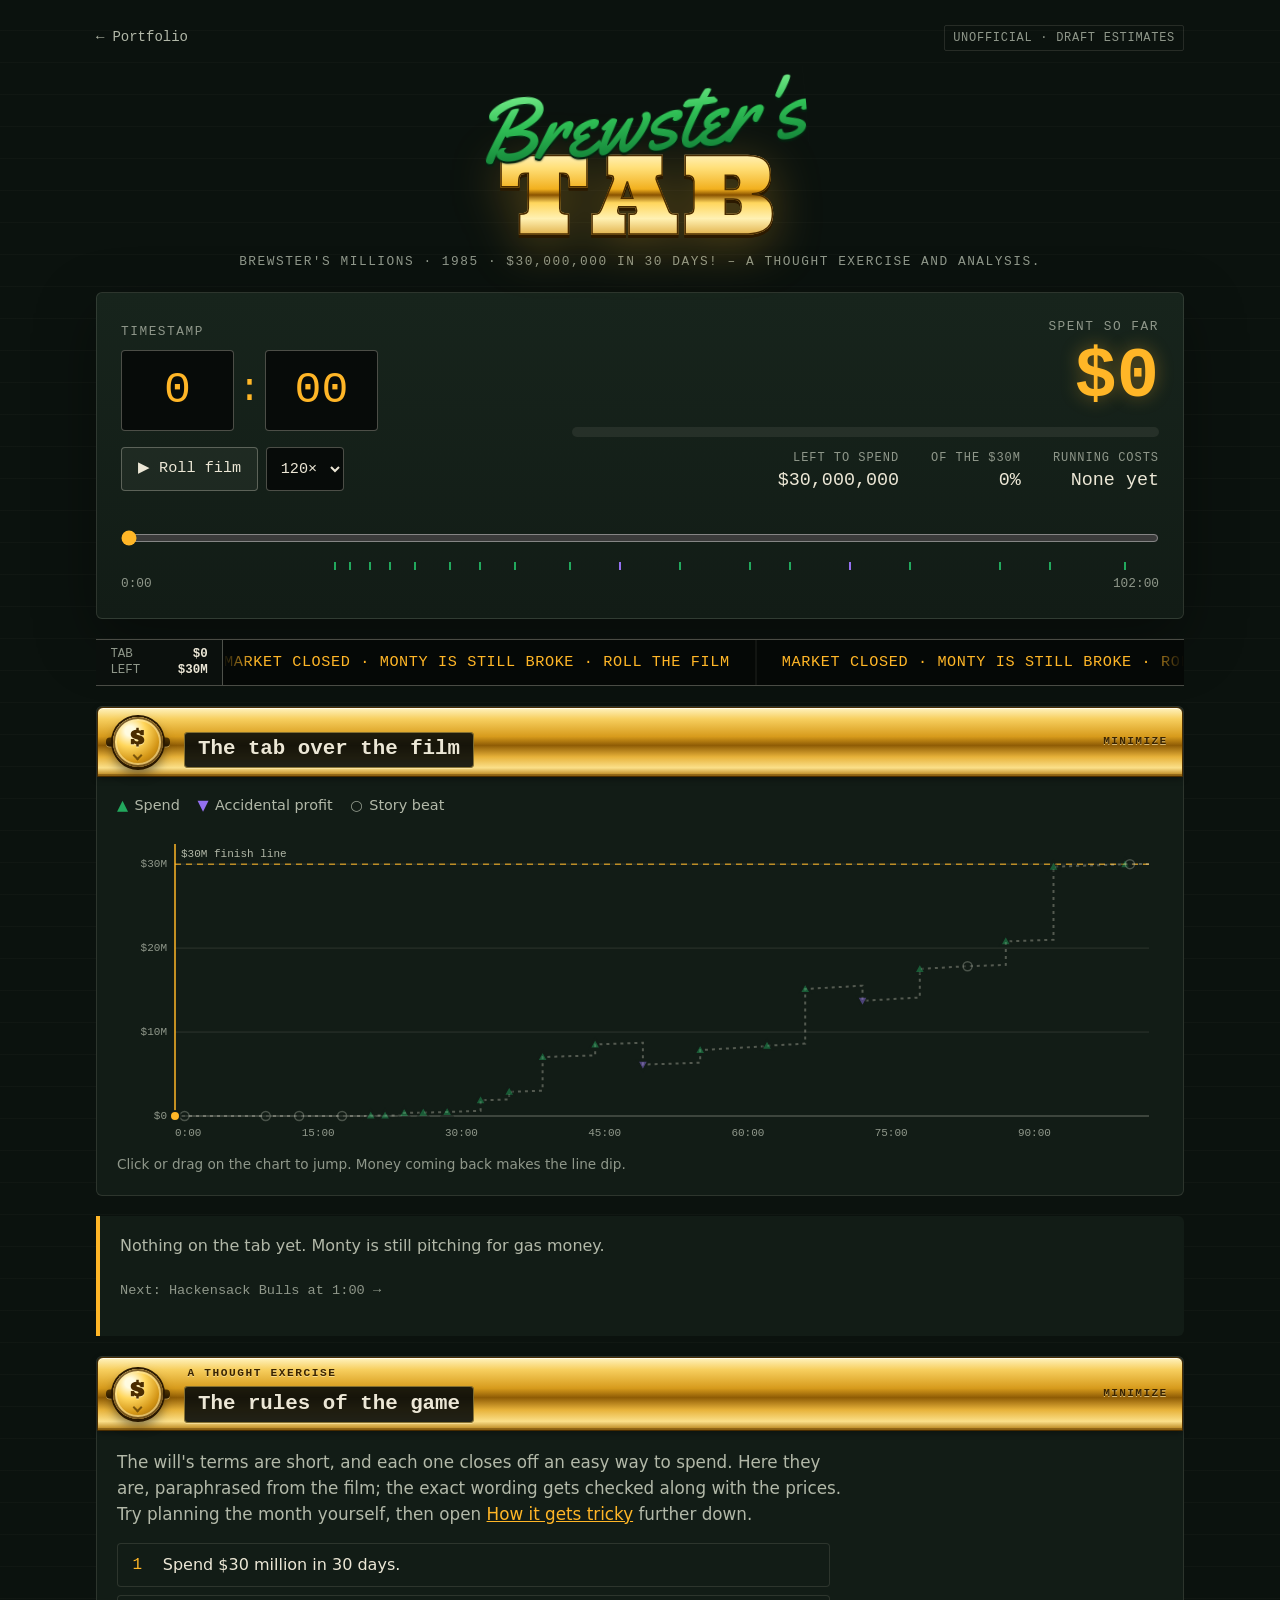
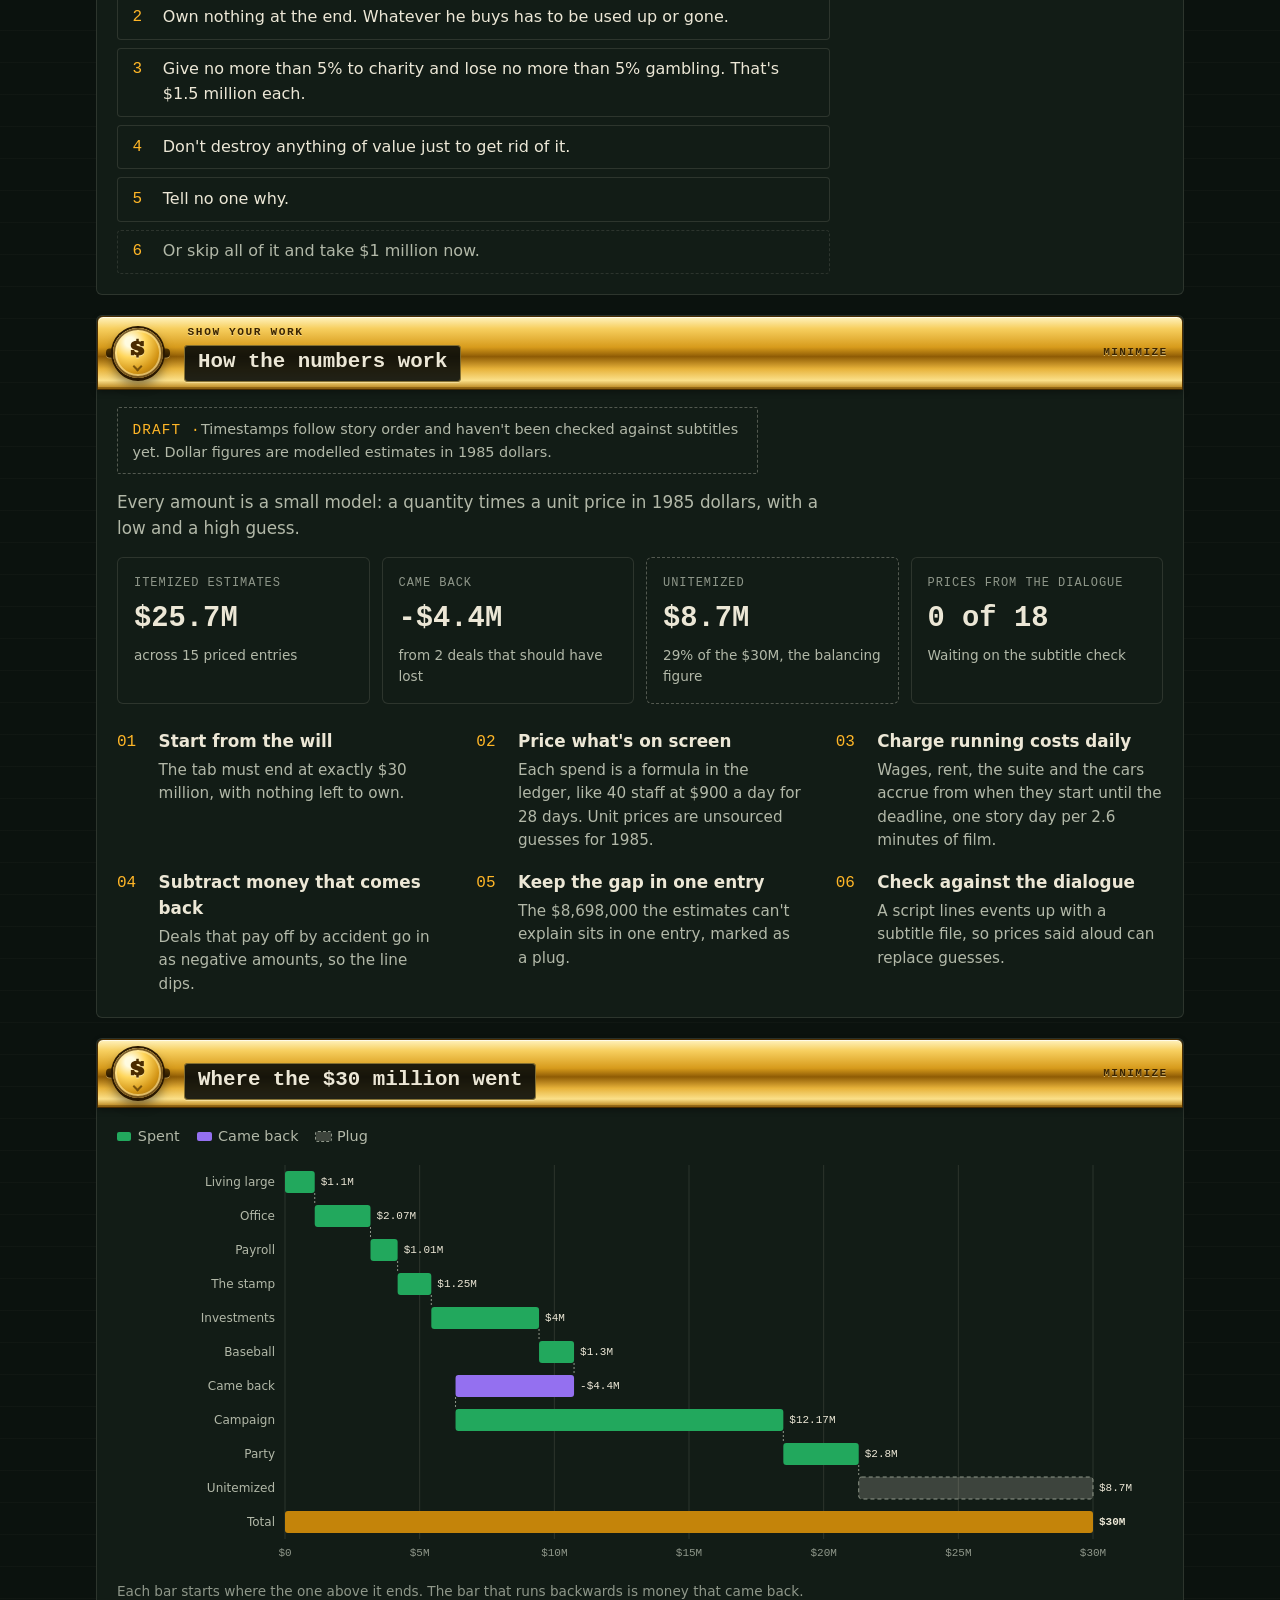
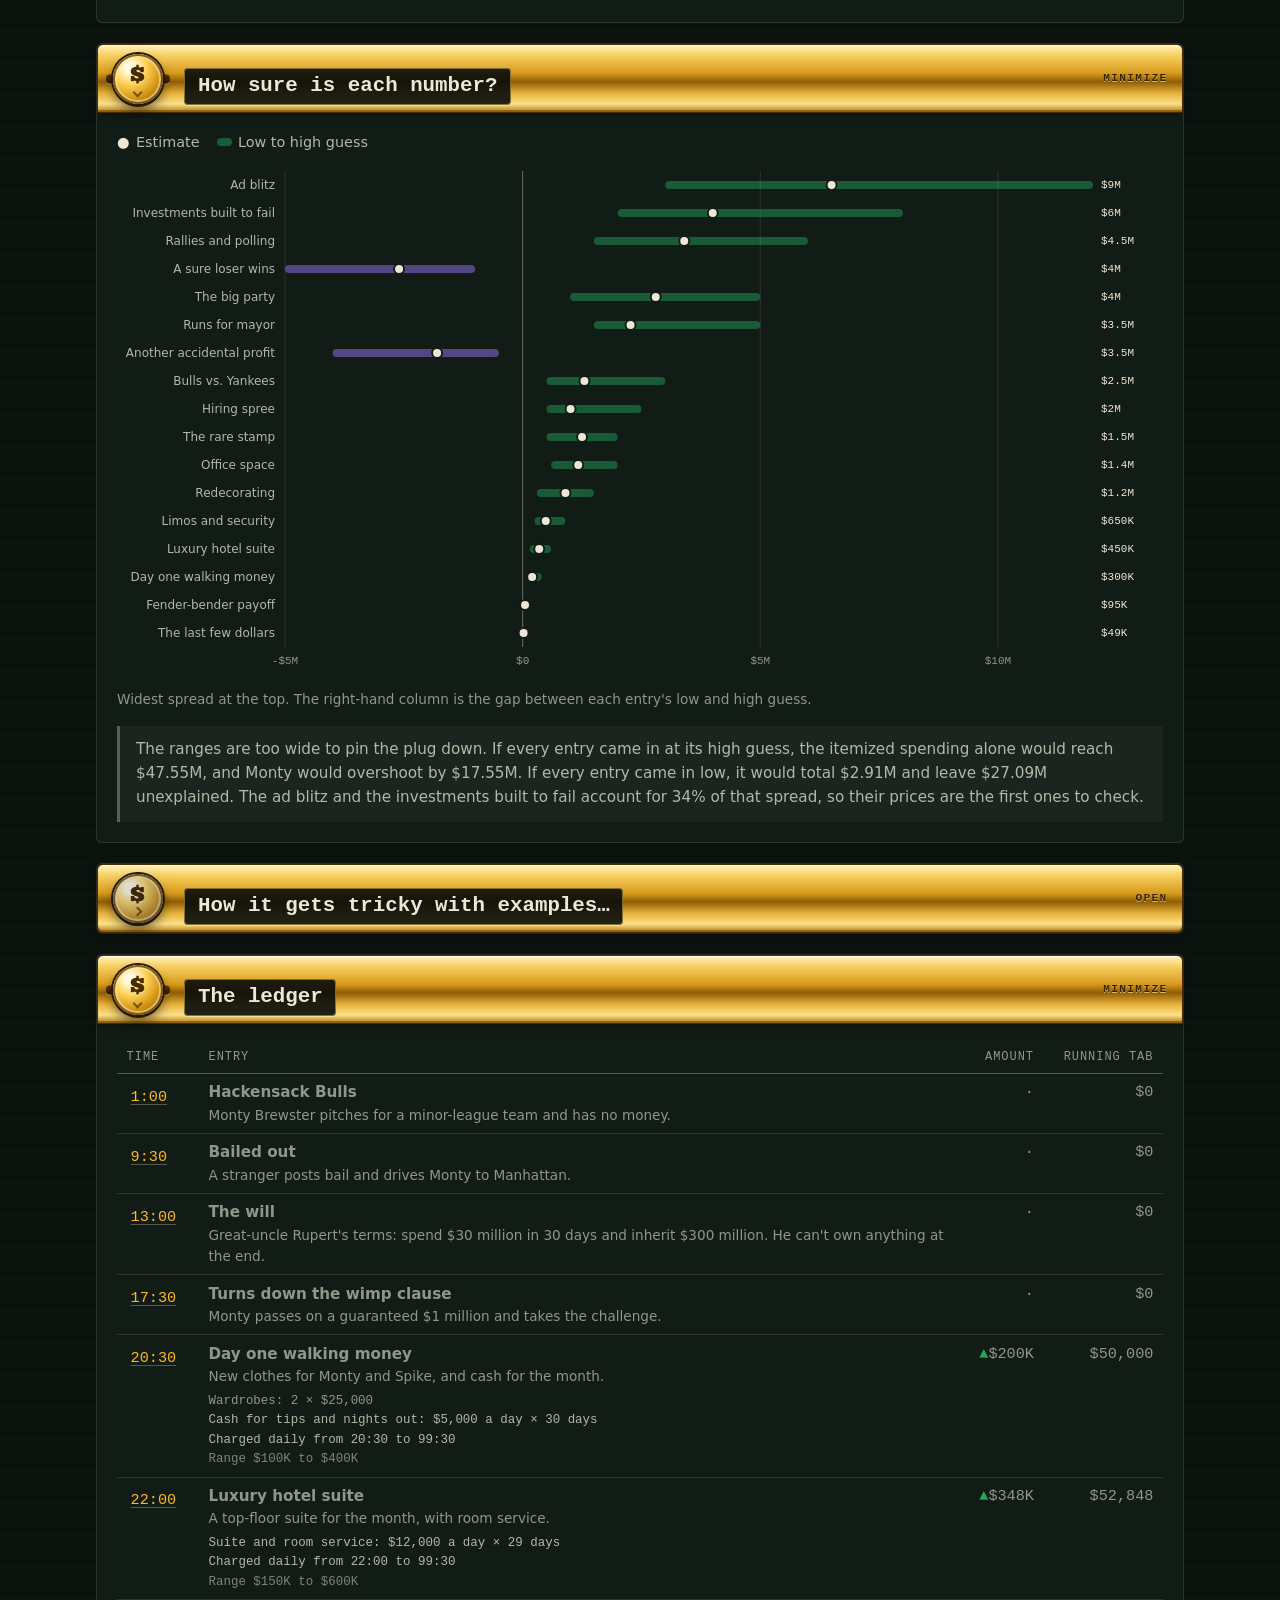
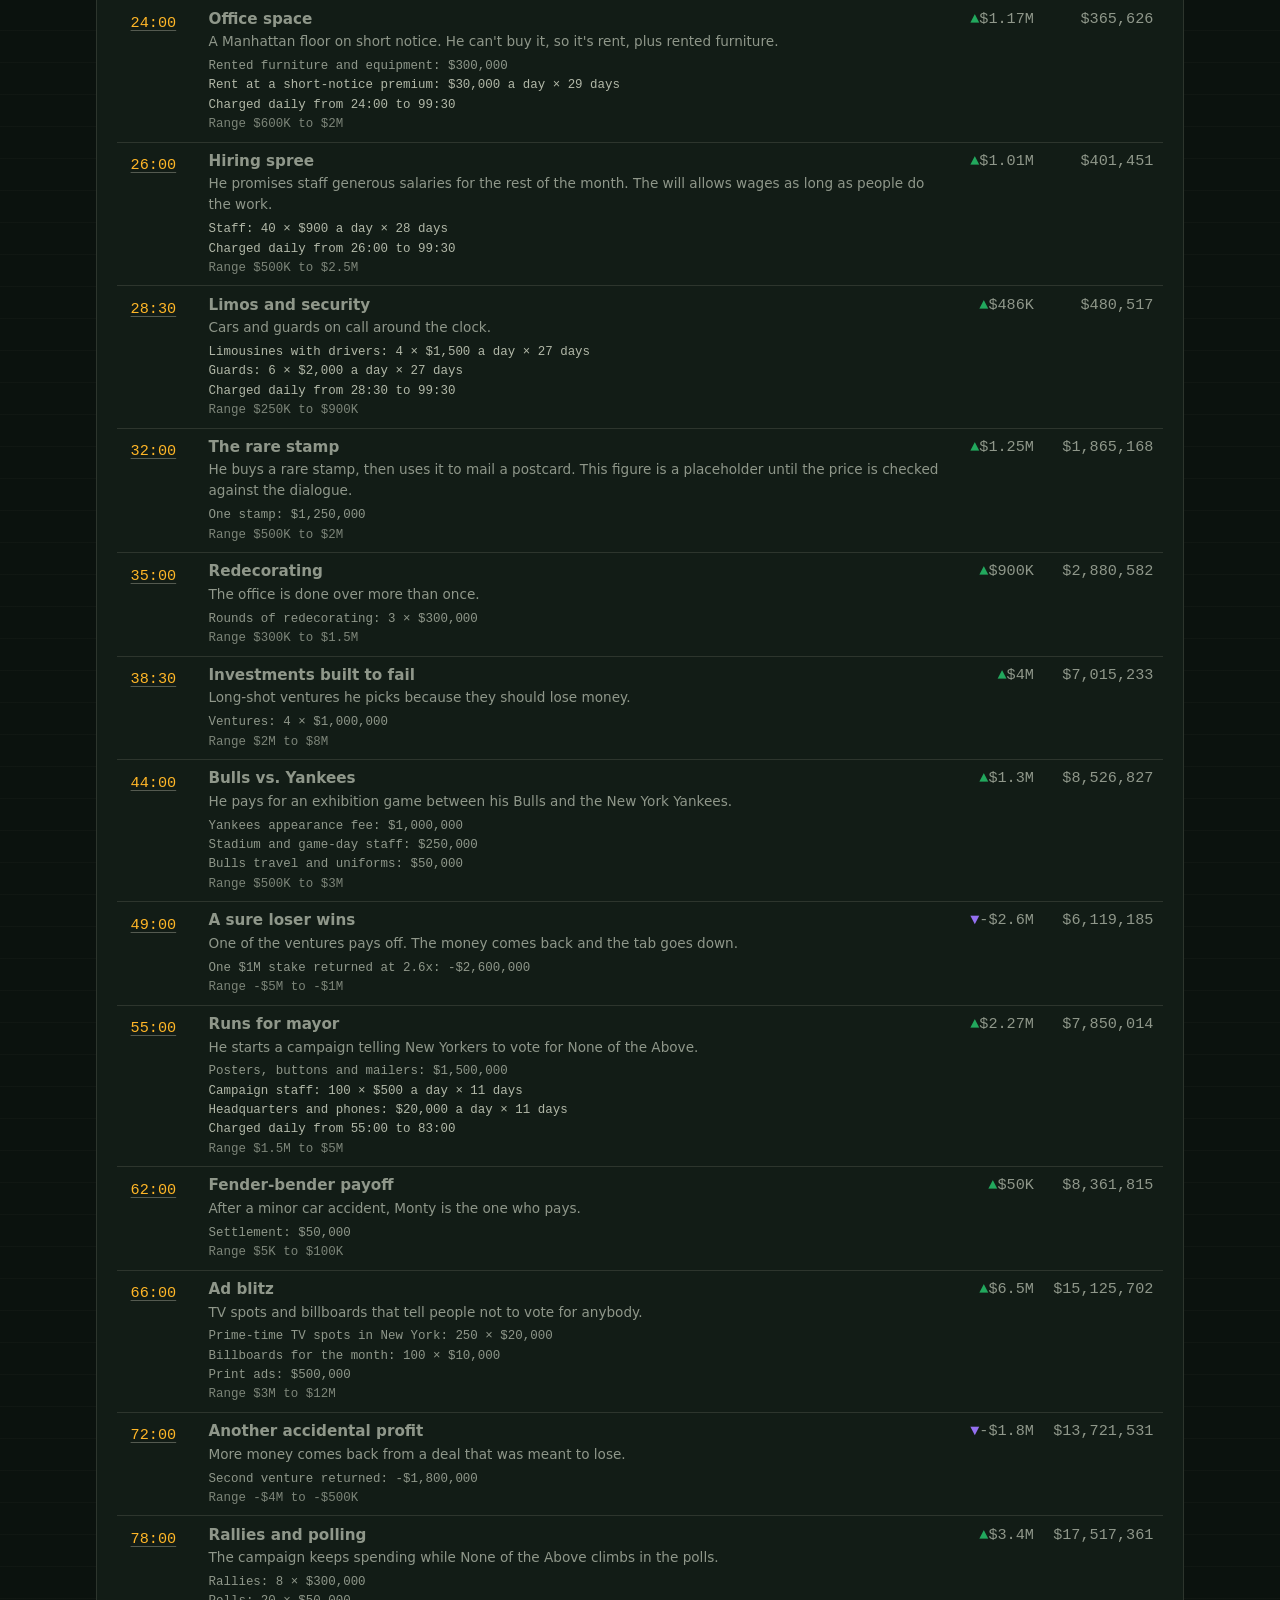
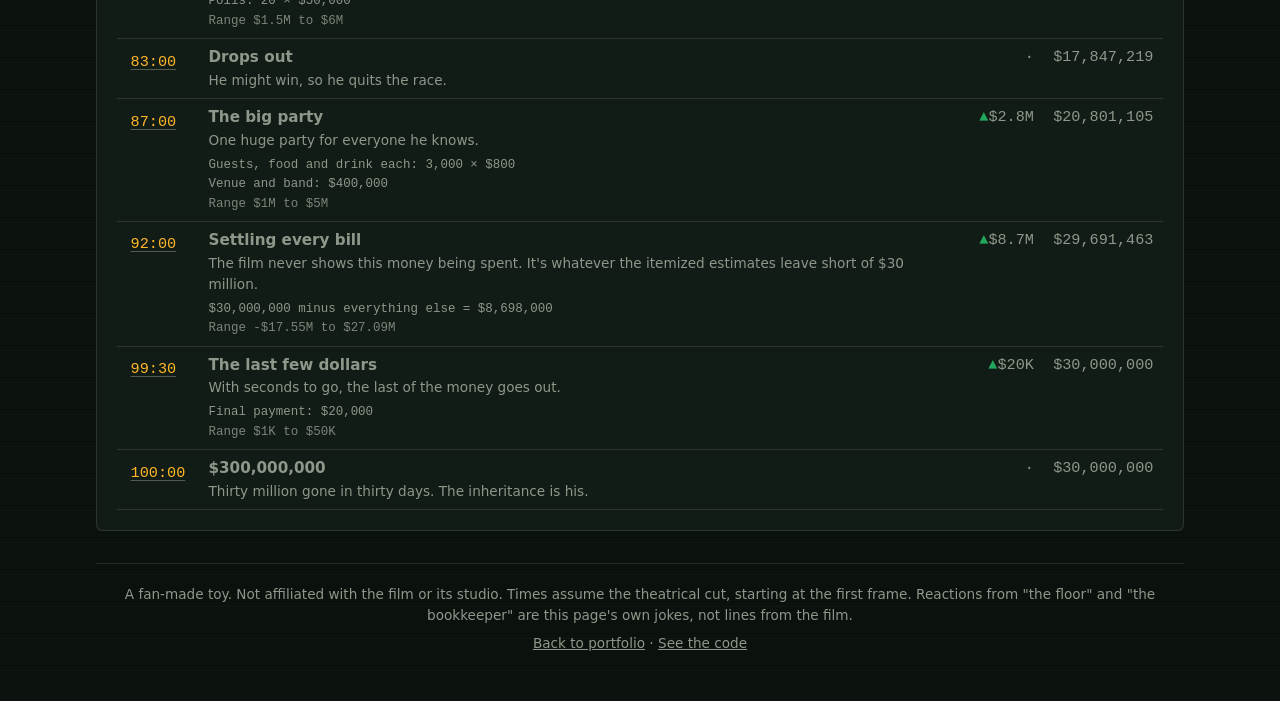
==== site/brewster/index.html @ 96153729 "Brewster's Tab: cufflink on the left, larger, with an open/closed arrow The gold "$" cufflink now si" ====
<!doctype html>
<html lang="en">
<head>
  <meta charset="utf-8">
  <meta name="viewport" content="width=device-width, initial-scale=1">
  <meta name="description" content="Pick a timestamp in Brewster's Millions (1985) and see how much of the $30 million Monty Brewster has spent so far.">
  <meta name="color-scheme" content="dark">
  <meta name="theme-color" content="#0b120e">
  <meta http-equiv="Content-Security-Policy" content="default-src 'none'; script-src 'self'; style-src 'self'; img-src 'self'; font-src 'self'; connect-src 'self'; base-uri 'none'; form-action 'none'">
  <meta property="og:type" content="website">
  <meta property="og:title" content="Brewster's Tab">
  <meta property="og:description" content="How much had Monty blown by minute 54? A running tab for Brewster's Millions.">
  <meta property="og:url" content="https://djaykurtz.github.io/brewster/">
  <link rel="canonical" href="https://djaykurtz.github.io/brewster/">
  <link rel="icon" href="./mark.svg" type="image/svg+xml">
  <link rel="stylesheet" href="./styles.css?v=20261116d">
  <title>Brewster's Tab</title>
  <script type="module" src="./js/app.js?v=20261116d"></script>
</head>
<body>
  <header class="topbar">
    <a class="back" href="/"><span aria-hidden="true">&larr;</span> Portfolio</a>
    <span class="tag">Unofficial &middot; draft estimates</span>
  </header>

  <main class="page">
    <section class="masthead" aria-labelledby="title">
      <h1 id="title" class="poster"><span class="script">Brewster's</span> <span class="chrome">Tab</span></h1>
      <p class="kicker">Brewster's Millions &middot; 1985 &middot; $30,000,000 in 30 days! &ndash; A thought exercise and analysis.</p>
    </section>

    <noscript><p class="draft">Brewster's Tab needs JavaScript to run the numbers.</p></noscript>

    <section class="console" aria-label="Pick a timestamp">
      <form id="timeForm" class="clock" autocomplete="off">
        <label class="clock-label" for="minutes">Timestamp</label>
        <div class="clock-fields">
          <input id="minutes" name="minutes" type="number" inputmode="numeric" min="0" max="102" value="0" aria-label="Minutes">
          <span class="colon" aria-hidden="true">:</span>
          <input id="seconds" name="seconds" type="number" inputmode="numeric" min="0" max="59" value="0" aria-label="Seconds">
        </div>
        <div class="clock-actions">
          <button id="play" type="button" class="btn" aria-pressed="false">&#9654; Roll film</button>
          <select id="speed" aria-label="Playback speed">
            <option value="30">30&times;</option>
            <option value="120" selected>120&times;</option>
            <option value="480">480&times;</option>
          </select>
        </div>
      </form>

      <div class="meter" aria-live="polite">
        <p class="meter-label">Spent so far</p>
        <p id="total" class="led">$0</p>
        <div class="bar" aria-hidden="true"><span id="barFill"></span></div>
        <dl class="stats">
          <div><dt>Left to spend</dt><dd id="remaining">$30,000,000</dd></div>
          <div><dt>Of the $30M</dt><dd id="percent">0%</dd></div>
          <div><dt>Running costs</dt><dd id="rate">None yet</dd></div>
        </dl>
      </div>

      <div class="scrub">
        <input id="slider" type="range" min="0" max="6120" step="1" value="0" aria-label="Film timeline">
        <div id="sliderMarks" class="scrub-marks" aria-hidden="true"></div>
        <div class="scrub-ends" aria-hidden="true"><span>0:00</span><span id="runtimeLabel">102:00</span></div>
      </div>
    </section>

    <div class="tape" aria-hidden="true">
      <div id="tapeStatus" class="tape-status"></div>
      <div id="tapeWindow" class="tape-window"><div id="tape" class="tape-track"></div></div>
    </div>
    <div id="toast" class="toast" role="status" aria-live="polite" hidden></div>


    <details class="fold" id="fold-chart" open>
      <summary class="fold-bar"><h2 id="chartTitle">The tab over the film</h2><span class="cufflink" aria-hidden="true"><span>$</span></span></summary>
      <div class="fold-body">
        <ul class="legend">
        <li><span class="key key-spend" aria-hidden="true">&#9650;</span>Spend</li>
        <li><span class="key key-windfall" aria-hidden="true">&#9660;</span>Accidental profit</li>
        <li><span class="key key-milestone" aria-hidden="true">&#9675;</span>Story beat</li>
        </ul>
        <div class="chart-wrap">
        <svg id="chart" role="img" aria-label="Running total spent across the film's runtime"></svg>
        <div id="tooltip" class="tooltip" hidden></div>
        </div>
        <p class="chart-note">Click or drag on the chart to jump. Money coming back makes the line dip.</p>
      </div>
    </details>

    <section id="latest" class="latest" aria-live="polite" aria-label="Latest ledger entry"></section>

    <details class="fold" id="rules" open>
      <summary class="fold-bar"><span class="fold-kicker">A thought exercise</span><h2 id="rulesTitle">The rules of the game</h2><span class="cufflink" aria-hidden="true"><span>$</span></span></summary>
      <div class="fold-body">
        <p class="method-lede">The will's terms are short, and each one closes off an easy way to spend. Here they are, paraphrased from the film; the exact wording gets checked along with the prices. Try planning the month yourself, then open <a href="#tricky">How it gets tricky</a> further down.</p>
        <ol class="rule-list">
        <li>Spend $30 million in 30 days.</li>
        <li>Own nothing at the end. Whatever he buys has to be used up or gone.</li>
        <li>Give no more than 5% to charity and lose no more than 5% gambling. That's $1.5 million each.</li>
        <li>Don't destroy anything of value just to get rid of it.</li>
        <li>Tell no one why.</li>
        <li>Or skip all of it and take $1 million now.</li>
        </ol>
      </div>
    </details>

    <details class="fold" id="method" open>
      <summary class="fold-bar"><span class="fold-kicker">Show your work</span><h2 id="methodTitle">How the numbers work</h2><span class="cufflink" aria-hidden="true"><span>$</span></span></summary>
      <div class="fold-body">
        <p id="draftNote" class="draft" hidden></p>
        <p class="method-lede">Every amount is a small model: a quantity times a unit price in 1985 dollars, with a low and a high guess.</p>
        <dl class="tiles">
        <div class="tile"><dt>Itemized estimates</dt><dd data-stat="spent"></dd><p data-stat="spentNote"></p></div>
        <div class="tile"><dt>Came back</dt><dd data-stat="cameBack"></dd><p data-stat="cameBackNote"></p></div>
        <div class="tile tile-plug"><dt>Unitemized</dt><dd data-stat="plug"></dd><p data-stat="plugNote"></p></div>
        <div class="tile"><dt>Prices from the dialogue</dt><dd data-stat="stated"></dd><p>Waiting on the subtitle check</p></div>
        </dl>
        <ol class="steps">
        <li><h3>Start from the will</h3><p>The tab must end at exactly $30 million, with nothing left to own.</p></li>
        <li><h3>Price what's on screen</h3><p>Each spend is a formula in the ledger, like 40 staff at $900 a day for 28 days. Unit prices are unsourced guesses for 1985.</p></li>
        <li><h3>Charge running costs daily</h3><p>Wages, rent, the suite and the cars accrue from when they start until the deadline, one story day per 2.6 minutes of film.</p></li>
        <li><h3>Subtract money that comes back</h3><p>Deals that pay off by accident go in as negative amounts, so the line dips.</p></li>
        <li><h3>Keep the gap in one entry</h3><p>The <span data-stat="plugInline"></span> the estimates can't explain sits in one entry, marked as a plug.</p></li>
        <li><h3>Check against the dialogue</h3><p>A script lines events up with a subtitle file, so prices said aloud can replace guesses.</p></li>
        </ol>
      </div>
    </details>

    <details class="fold" id="fold-waterfall" open>
      <summary class="fold-bar"><h2 id="waterfallTitle">Where the $30 million went</h2><span class="cufflink" aria-hidden="true"><span>$</span></span></summary>
      <div class="fold-body">
        <ul class="legend">
        <li><span class="swatch swatch-spend" aria-hidden="true"></span>Spent</li>
        <li><span class="swatch swatch-windfall" aria-hidden="true"></span>Came back</li>
        <li><span class="swatch swatch-plug" aria-hidden="true"></span>Plug</li>
        </ul>
        <div class="chart-wrap"><svg id="waterfall" role="img" aria-label="Waterfall of spending by category, ending at $30 million"></svg><div class="tooltip" hidden></div></div>
        <p class="chart-note">Each bar starts where the one above it ends. The bar that runs backwards is money that came back.</p>
      </div>
    </details>

    <details class="fold" id="fold-ranges" open>
      <summary class="fold-bar"><h2 id="rangeTitle">How sure is each number?</h2><span class="cufflink" aria-hidden="true"><span>$</span></span></summary>
      <div class="fold-body">
        <ul class="legend">
        <li><span class="key key-dot" aria-hidden="true">&#9679;</span>Estimate</li>
        <li><span class="swatch swatch-range" aria-hidden="true"></span>Low to high guess</li>
        </ul>
        <div class="chart-wrap"><svg id="ranges" role="img" aria-label="Estimate and plausible range for each entry, widest range first"></svg><div class="tooltip" hidden></div></div>
        <p class="chart-note" id="rangeNote">Widest spread at the top.</p>
        <p class="callout" id="plugCallout"></p>
      </div>
    </details>

    <details class="fold" id="tricky">
      <summary class="fold-bar"><h2 id="trickyTitle">How it gets tricky with examples…</h2><span class="cufflink" aria-hidden="true"><span>$</span></span></summary>
      <div class="fold-body">
        <div class="gotchas">
        <article class="gotcha">
        <h4>Buying things backfires</h4>
        <p>Anything he buys is still his on day 30, and selling it brings money back. So the money has to go on things that disappear: rent, wages, services, meals and events.</p>
        <p class="in-tab">In the tab: almost every entry is a rental, a wage, a service or an event.</p>
        </article>
        <article class="gotcha">
        <h4>Paying ahead counts as owning</h4>
        <p>Pay a year's rent up front and he's holding eleven months of prepaid rent, which an accountant would list as an asset. Deposits and refundable tickets have the same problem.</p>
        <p class="in-tab">In the tab: running costs are charged by the day, not up front.</p>
        </article>
        <article class="gotcha">
        <h4>Losing on purpose is hard</h4>
        <p>Gambling losses stop counting at $1.5 million, and every win adds to the pile. Long-shot investments look like a way out, but spread enough of them and one comes in. If ten long shots each have a 1-in-10 chance of paying off, the chance that at least one does is about 65%.</p>
        <p class="in-tab">In the tab: two investments pay off and <span data-stat="cameBackAbs"></span> comes back.</p>
        </article>
        <article class="gotcha">
        <h4>Help makes it worse</h4>
        <p>He can't explain himself, so anyone trying to help him would try to save him money. A negotiated discount, a returned deposit or a smart tip on a stock all put cash back in his hands.</p>
        <p class="in-tab">In the tab: not modelled. Every favour would add to the plug.</p>
        </article>
        <article class="gotcha">
        <h4>The money earns money</h4>
        <p>Thirty million dollars in a bank account earns interest while it waits. At 8% a year, an assumption for 1985, that's about $6,600 a day and roughly $197,000 over the month, which also has to go.</p>
        <p class="in-tab">In the tab: not modelled. It would add to the plug too.</p>
        </article>
        <article class="gotcha">
        <h4>A million a day</h4>
        <p>Thirty million in thirty days is $1 million a day, $41,667 an hour, or $11.57 a second, through every night he sleeps. Few purchases move money that fast, so a handful of big items carry most of the load.</p>
        <p class="in-tab">In the tab: the campaign alone is <span data-stat="campaign"></span>.</p>
        </article>
        <article class="gotcha">
        <h4>Midnight means paid</h4>
        <p>A bill that hasn't been paid by the deadline is cash still sitting in his account. On the last day, every payment has to clear before the clock runs out.</p>
        <p class="in-tab">In the tab: the last <span data-stat="lastPayment"></span> goes out at <span data-stat="lastPaymentTime"></span>.</p>
        </article>
        <article class="gotcha">
        <h4>Walking away is a bet too</h4>
        <p>The wimp clause pays $1 million for certain. Going for $300 million is worse on paper only if his chance of pulling it off is below 1 in 300.</p>
        <p class="in-tab">In the tab: he goes for it at 17:30.</p>
        </article>
        </div>
      </div>
    </details>

    <details class="fold" id="fold-ledger" open>
      <summary class="fold-bar"><h2 id="ledgerTitle">The ledger</h2><span class="cufflink" aria-hidden="true"><span>$</span></span></summary>
      <div class="fold-body">
        <div class="table-wrap">
        <table class="ledger">
        <thead><tr><th scope="col">Time</th><th scope="col">Entry</th><th scope="col" class="num">Amount</th><th scope="col" class="num">Running tab</th></tr></thead>
        <tbody id="ledgerRows"></tbody>
        </table>
        </div>
      </div>
    </details>

    <footer class="foot">
      <p>A fan-made toy. Not affiliated with the film or its studio. Times assume the theatrical cut, starting at the first frame. Reactions from "the floor" and "the bookkeeper" are this page's own jokes, not lines from the film.</p>
      <p><a href="/">Back to portfolio</a> &middot; <a href="https://github.com/djaykurtz/djaykurtz.github.io/tree/main/site/brewster">See the code</a></p>
    </footer>
  </main>
</body>
</html>
---- site/brewster/styles.css ----
/* Self-hosted poster fonts (Apache 2.0, see fonts/README.txt). */
@font-face { font-family: "Yellowtail"; src: url("fonts/yellowtail.woff2") format("woff2"); font-display: swap; }
@font-face { font-family: "Ultra"; src: url("fonts/ultra.woff2") format("woff2"); font-display: swap; }

:root {
  color-scheme: dark;
  --bg: #0b120e;
  --panel: #121c16;
  --panel-2: #17241c;
  --ink: #ece7d6;
  --ink-soft: #b2b8a8;
  --ink-dim: #8f978a;
  --line: rgba(236, 231, 214, .12);
  --line-strong: rgba(236, 231, 214, .3);
  --led: #ffb627;
  --led-glow: rgba(255, 182, 39, .35);
  /* Chart marks: validated as a set against --panel (lightness band, CVD, contrast). */
  --spend: #22a85d;
  --windfall: #9470f0;
  --tab-line: #c4840a;
  --mono: ui-monospace, "Cascadia Mono", "SF Mono", Menlo, Consolas, monospace;
  --sans: ui-sans-serif, system-ui, "Segoe UI", Roboto, Helvetica, Arial, sans-serif;
  --serif: "Rockwell", "Roboto Slab", "Courier New", Georgia, serif;
  --script: "Yellowtail", "Brush Script MT", cursive;
  --slab: "Ultra", "Rockwell Extra Bold", "Rockwell", Georgia, serif;
  font-family: var(--sans);
  line-height: 1.55;
}

* { box-sizing: border-box; }
body {
  margin: 0;
  background:
    radial-gradient(900px 500px at 50% -10%, rgba(34, 168, 93, .16), transparent 70%),
    repeating-linear-gradient(0deg, transparent 0 31px, rgba(236, 231, 214, .025) 31px 32px),
    var(--bg);
  color: var(--ink);
}
h1, h2, p { margin: 0; }
a { color: inherit; }
button, input, select { font: inherit; color: inherit; }
:focus-visible { outline: 2px solid var(--led); outline-offset: 3px; border-radius: 2px; }

.topbar { display: flex; justify-content: space-between; align-items: center; gap: 1rem; max-width: 1120px; margin: 0 auto; padding: 1rem; font-family: var(--mono); font-size: .875rem; }
.back { display: inline-flex; align-items: center; gap: .5rem; min-height: 44px; color: var(--ink-soft); text-decoration: none; }
.back:hover { color: var(--ink); text-decoration: underline; text-underline-offset: .25em; }
.tag { padding: .2rem .5rem; border: 1px solid var(--line); border-radius: 2px; color: var(--ink-dim); text-transform: uppercase; letter-spacing: .06em; font-size: .75rem; }

.page { max-width: 1120px; margin: 0 auto; padding: 0 1rem 3rem; }

.masthead { text-align: center; padding: .25rem 0 1.25rem; }
.kicker { font-family: var(--mono); font-size: .8rem; letter-spacing: .12em; text-transform: uppercase; color: var(--ink-dim); }
h1 { margin: .4rem 0 .6rem; font-family: var(--serif); font-size: clamp(2.6rem, 8vw, 5rem); font-weight: 800; letter-spacing: -.02em; line-height: 1; }
/* Poster-style title: green brush script over a gold chrome slab. */
.poster { display: flex; flex-direction: column; align-items: center; margin: 0 0 .5rem; line-height: .9; letter-spacing: 0; }
.poster .script {
  position: relative; z-index: 1; margin-bottom: -.16em; transform: rotate(-5deg);
  font-family: var(--script); font-size: clamp(3.2rem, 10vw, 5.6rem); font-weight: 400;
  background: linear-gradient(180deg, #7cf08f 0%, #2fbf55 45%, #0f7a34 100%); -webkit-background-clip: text; background-clip: text; color: transparent;
  filter: drop-shadow(0 2px 0 #04210f) drop-shadow(0 0 1px #04210f);
}
.poster .chrome {
  font-family: var(--slab); font-size: clamp(3.6rem, 12vw, 6.8rem); font-weight: 400; text-transform: uppercase; letter-spacing: .04em;
  background: linear-gradient(180deg, #fffbe0 0%, #ffe07a 22%, #f2b01e 44%, #8a5300 50%, #ffd65c 58%, #fff1b3 74%, #d18f12 100%);
  -webkit-background-clip: text; background-clip: text; color: transparent;
  -webkit-text-stroke: 1.5px #4a2c00;
  filter: drop-shadow(0 3px 0 #2b1900) drop-shadow(0 10px 24px rgba(255, 182, 39, .28));
}
@media (forced-colors: active) { .poster .script, .poster .chrome { color: CanvasText; background: none; -webkit-text-stroke: 0; } }
.lede { max-width: 46ch; margin: 0 auto; color: var(--ink-soft); font-size: 1.1rem; text-wrap: balance; }

.draft { margin: 1rem 0 0; max-width: 70ch; padding: .6rem .9rem; border: 1px dashed var(--line-strong); border-radius: 2px; color: var(--ink-soft); font-size: .9rem; text-align: left; }
.draft::before { content: "DRAFT \00B7 "; font-family: var(--mono); color: var(--led); letter-spacing: .08em; }

/* ---------- the console ---------- */
.console {
  display: grid; grid-template-columns: minmax(0, 1fr) minmax(0, 1.4fr); gap: 1rem 2rem; align-items: center;
  padding: 1.5rem; border: 1px solid var(--line); border-radius: 6px; background: linear-gradient(180deg, var(--panel-2), var(--panel));
  box-shadow: 0 20px 60px rgba(0, 0, 0, .35); overflow: clip;
}
.clock-label, .meter-label { display: block; font-family: var(--mono); font-size: .8rem; letter-spacing: .12em; text-transform: uppercase; color: var(--ink-dim); }
.clock-fields { display: flex; align-items: center; gap: .25rem; margin: .5rem 0 1rem; }
.clock-fields input {
  width: 4.2ch; min-width: 0; padding: .3rem .4rem; border: 1px solid var(--line-strong); border-radius: 4px; background: #070b09;
  font-family: var(--mono); font-size: clamp(2rem, 5vw, 2.8rem); font-variant-numeric: tabular-nums; text-align: center; color: var(--led);
  -moz-appearance: textfield; appearance: textfield;
}
.clock-fields input::-webkit-outer-spin-button, .clock-fields input::-webkit-inner-spin-button { -webkit-appearance: none; margin: 0; }
.colon { font-family: var(--mono); font-size: 2.4rem; color: var(--led); }
.clock-actions { display: flex; flex-wrap: wrap; gap: .5rem; }
.btn, .clock-actions select {
  min-height: 44px; padding: .5rem 1rem; border: 1px solid var(--line-strong); border-radius: 4px; background: rgba(236, 231, 214, .05);
  font-family: var(--mono); font-size: .95rem; cursor: pointer;
}
.clock-actions select { padding-inline: .6rem; background: #070b09; }
.btn:hover { background: rgba(236, 231, 214, .1); }
.btn[aria-pressed="true"] { border-color: var(--led); color: var(--led); }

.meter { position: relative; text-align: right; }
.led {
  margin: .25rem 0 .75rem; font-family: var(--mono); font-size: clamp(2.1rem, 7.2vw, 4.4rem); font-weight: 700; line-height: 1.05;
  font-variant-numeric: tabular-nums; color: var(--led); text-shadow: 0 0 18px var(--led-glow); overflow-wrap: anywhere;
}
.bar { height: 10px; border-radius: 5px; background: rgba(236, 231, 214, .08); overflow: hidden; }
.bar span { display: block; height: 100%; background: linear-gradient(90deg, var(--spend), var(--led)); transform-origin: left; transform: scaleX(0); transition: transform 300ms ease-out; }
.stats { display: flex; justify-content: flex-end; flex-wrap: wrap; gap: .5rem 2rem; margin: .75rem 0 0; }
.stats div { text-align: right; }
.stats dt { font-family: var(--mono); font-size: .75rem; letter-spacing: .08em; text-transform: uppercase; color: var(--ink-dim); }
.stats dd { margin: 0; font-family: var(--mono); font-size: 1.15rem; font-variant-numeric: tabular-nums; }
.meter::after {
  content: "PAID IN FULL"; position: absolute; top: -.6rem; left: 0; padding: .2rem .6rem; border: 3px double var(--spend); border-radius: 4px;
  color: var(--spend); font-family: var(--mono); font-weight: 800; letter-spacing: .1em; transform: rotate(-8deg) scale(1.6); opacity: 0;
  transition: opacity 200ms, transform 300ms cubic-bezier(.2, 1.6, .4, 1); pointer-events: none;
}
.paid .meter::after { opacity: 1; transform: rotate(-8deg) scale(1); }

.scrub { grid-column: 1 / -1; position: relative; padding-top: .25rem; }
.scrub input[type="range"] { width: 100%; height: 44px; margin: 0; accent-color: var(--led); cursor: pointer; background: transparent; }
.scrub-marks { position: relative; height: 8px; margin: -6px 9px 0; }
.mark { position: absolute; top: 0; width: 2px; height: 8px; transform: translateX(-1px); background: var(--spend); }
.mark-windfall { background: var(--windfall); }
.scrub-ends { display: flex; justify-content: space-between; margin-top: .25rem; font-family: var(--mono); font-size: .8rem; color: var(--ink-dim); }

/* ---------- ticker tape ---------- */
.tape { display: flex; margin: 1.25rem 0; border-block: 1px solid var(--line-strong); background: #050806; }
/* Fixed width: a status that changes size would shove the scrolling strip sideways. */
.tape-status { flex: none; box-sizing: content-box; width: 13ch; display: grid; align-content: center; padding: .35rem .9rem; border-right: 1px solid var(--line-strong); background: #0b100d; font-family: var(--mono); font-size: .78rem; line-height: 1.35; font-variant-numeric: tabular-nums; white-space: nowrap; overflow: hidden; color: var(--ink); }
.tape-status b { display: flex; justify-content: space-between; gap: .6ch; font-weight: 700; }
.tape-status b span { color: var(--ink-dim); font-weight: 400; }
.tape-window { flex: 1; min-width: 0; overflow: hidden; mask-image: linear-gradient(90deg, transparent, #000 3%, #000 96%, transparent); }
.tape-track { display: flex; width: max-content; will-change: transform; }
.tape-run { display: flex; flex: none; }
.tape-item { display: inline-flex; align-items: baseline; gap: .6rem; padding: .7rem 1.6rem; font-family: var(--mono); font-size: .95rem; white-space: nowrap; color: var(--led); letter-spacing: .04em; }
.tape-item + .tape-item, .tape-run + .tape-run .tape-item:first-child { border-left: 1px solid var(--line); }
.tape-time { color: var(--ink-dim); }
.tape-spend .tape-amt { color: #3cd27f; }
.tape-windfall .tape-amt { color: #b39cff; }
.tape-milestone .tape-amt { color: var(--ink-dim); }
.tape-quip { color: var(--ink-soft); font-style: italic; letter-spacing: 0; }
.tape-quip .tape-who { font-style: normal; color: var(--ink-dim); text-transform: uppercase; letter-spacing: .06em; font-size: .8rem; }
@media (prefers-reduced-motion: reduce) {
  .tape-window { overflow-x: auto; mask-image: none; }
  .toast { transition: none; }
  .bar span, .meter::after { transition: none; }
}

/* ---------- reactions ---------- */
.toast {
  position: fixed; z-index: 10; left: 50%; bottom: 1.25rem; max-width: min(92vw, 34rem); padding: .75rem 1rem .8rem;
  border: 1px solid var(--line-strong); border-left: 4px solid var(--led); border-radius: 6px; background: #070b09; box-shadow: 0 12px 40px rgba(0, 0, 0, .5);
  transform: translate(-50%, 0); opacity: 1; transition: opacity 250ms ease, transform 250ms ease;
}
.toast.leaving { opacity: 0; transform: translate(-50%, 12px); }
.toast-who { display: block; font-family: var(--mono); font-size: .72rem; letter-spacing: .1em; text-transform: uppercase; color: var(--ink-dim); }
.toast-line { display: block; margin-top: .15rem; font-size: 1.05rem; }
.reactions { margin: .75rem 0 0; padding: 0; list-style: none; display: grid; gap: .35rem; }
.reactions li { font-size: .95rem; color: var(--ink); }
.reactions .who { margin-right: .5rem; font-family: var(--mono); font-size: .72rem; letter-spacing: .1em; text-transform: uppercase; color: var(--ink-dim); }
.film-quote { margin: .75rem 0 0; padding-left: .9rem; border-left: 2px solid var(--line-strong); font-family: var(--serif); font-size: 1.05rem; }
.film-quote cite { display: block; margin-top: .2rem; font-family: var(--mono); font-size: .75rem; font-style: normal; color: var(--ink-dim); }

/* ---------- latest entry ---------- */
.latest { margin-top: 1.25rem; min-height: 7.5rem; padding: 1.1rem 1.25rem; border-left: 4px solid var(--led); background: var(--panel); border-radius: 0 6px 6px 0; }
.latest-head { display: flex; flex-wrap: wrap; align-items: baseline; gap: .4rem 1rem; }
.latest-time { font-family: var(--mono); color: var(--led); }
.latest-title { font-family: var(--serif); font-size: 1.5rem; }
.latest-amt { margin-left: auto; font-family: var(--mono); font-size: 1.1rem; font-variant-numeric: tabular-nums; }
.latest-detail { margin-top: .35rem; color: var(--ink-soft); }
.latest-empty { color: var(--ink-soft); }
.latest-next { margin-top: .6rem; padding: .35rem 0; min-height: 44px; border: 0; background: none; color: var(--ink-dim); font-family: var(--mono); font-size: .85rem; cursor: pointer; text-align: left; }
.latest-next:hover { color: var(--ink); text-decoration: underline; }
.amt-spend::before { content: "\25B2 "; color: var(--spend); }
.amt-windfall::before { content: "\25BC "; color: var(--windfall); }
.amt-milestone { color: var(--ink-dim); }

/* ---------- panels ---------- */
.panel { margin-top: 1.25rem; padding: 1.25rem; border: 1px solid var(--line); border-radius: 6px; background: var(--panel); }
.panel-head { display: flex; flex-wrap: wrap; justify-content: space-between; align-items: baseline; gap: .5rem 1.5rem; margin-bottom: .9rem; }
.panel h2 { font-family: var(--serif); font-size: 1.35rem; }
.legend { display: flex; flex-wrap: wrap; gap: .3rem 1.1rem; margin: 0; padding: 0; list-style: none; font-size: .9rem; color: var(--ink-soft); }
.legend li { display: inline-flex; align-items: center; gap: .4rem; }
.key-spend { color: var(--spend); }
.key-windfall { color: var(--windfall); }
.key-milestone { color: var(--ink-dim); }

.chart-wrap { position: relative; }
#chart { display: block; width: 100%; height: auto; touch-action: none; user-select: none; }
.grid line { stroke: var(--line); stroke-width: 1; }
.grid text { fill: var(--ink-dim); font-family: var(--mono); font-size: 11px; }
.axis { stroke: var(--line-strong); }
.finish line { stroke: var(--led); stroke-width: 1.5; stroke-dasharray: 6 5; opacity: .7; }
.finish text { fill: var(--ink-soft); font-family: var(--mono); font-size: 11px; }
.line-future { fill: none; stroke: var(--line-strong); stroke-width: 2; stroke-dasharray: 3 4; }
.line-past { fill: none; stroke: var(--tab-line); stroke-width: 2; stroke-linejoin: round; }
.area-past { fill: rgba(196, 132, 10, .14); }
.mk { stroke: var(--panel); stroke-width: 2; opacity: .45; transition: opacity 200ms; }
.mk.lit { opacity: 1; }
.mk-spend { fill: var(--spend); }
.mk-windfall { fill: var(--windfall); }
.mk-milestone { fill: var(--panel); stroke: var(--ink-dim); stroke-width: 1.5; }
.cursor line { stroke: var(--led); stroke-width: 1.5; }
.cursor circle { fill: var(--led); stroke: var(--panel); stroke-width: 2; }
.hover-line { stroke: var(--ink-dim); stroke-width: 1; stroke-dasharray: 2 3; pointer-events: none; }
.overlay { fill: transparent; cursor: crosshair; }
.tooltip {
  position: absolute; top: 0; display: grid; gap: .1rem; padding: .45rem .65rem; border: 1px solid var(--line-strong); border-radius: 4px;
  background: #070b09; font-family: var(--mono); font-size: .8rem; pointer-events: none; white-space: nowrap;
}
.tooltip[hidden] { display: none; }
.tooltip strong { color: var(--led); }
.tip-last { color: var(--ink-soft); }
.chart-note { margin-top: .5rem; color: var(--ink-dim); font-size: .85rem; }

/* ---------- ledger table ---------- */
.table-wrap { overflow-x: auto; }
.ledger { width: 100%; border-collapse: collapse; font-size: .95rem; }
.ledger th { padding: .4rem .6rem; border-bottom: 1px solid var(--line-strong); color: var(--ink-dim); font-family: var(--mono); font-size: .75rem; font-weight: 400; letter-spacing: .08em; text-transform: uppercase; text-align: left; }
.ledger td { padding: .45rem .6rem; border-bottom: 1px solid var(--line); vertical-align: top; color: var(--ink-dim); transition: color 200ms, background 200ms; }
.ledger .short { display: none; }
.ledger .num { text-align: right; font-family: var(--mono); font-variant-numeric: tabular-nums; white-space: nowrap; }
.ledger tr.past td { color: var(--ink); }
.ledger tr.current td { background: rgba(255, 182, 39, .08); }
.ledger tr.current td:first-child { box-shadow: inset 3px 0 var(--led); }
.jump { min-height: 32px; padding: 0 .25rem; border: 0; background: none; font-family: var(--mono); color: var(--led); cursor: pointer; text-decoration: underline; text-underline-offset: .2em; text-decoration-color: var(--line-strong); }
.entry-label { display: block; font-weight: 600; }
.entry-detail { display: block; color: var(--ink-dim); font-size: .85rem; }
.ledger tr.past .entry-detail { color: var(--ink-soft); }

/* ---------- method ---------- */
.method { margin-top: 2.5rem; padding: 2rem 0 .5rem; border-top: 1px solid var(--line-strong); }
.method h2 { margin-top: .35rem; font-family: var(--serif); font-size: clamp(1.8rem, 4vw, 2.4rem); }
.method-lede { max-width: 68ch; margin-top: .75rem; color: var(--ink-soft); font-size: 1.05rem; }
.tiles { display: grid; grid-template-columns: repeat(4, minmax(0, 1fr)); gap: .75rem; margin: 1.5rem 0 0; }
.tile { padding: 1rem; border: 1px solid var(--line); border-radius: 6px; background: var(--panel); }
.tile dt { font-family: var(--mono); font-size: .75rem; letter-spacing: .08em; text-transform: uppercase; color: var(--ink-dim); }
.tile dd { margin: .3rem 0 .2rem; font-family: var(--mono); font-size: 1.8rem; font-weight: 700; font-variant-numeric: tabular-nums; }
.tile p { color: var(--ink-soft); font-size: .85rem; }
.tile-plug { border-style: dashed; border-color: var(--line-strong); }
.steps { counter-reset: step; display: grid; grid-template-columns: repeat(auto-fit, minmax(260px, 1fr)); gap: 1rem 2rem; margin: 2rem 0 0; padding: 0; list-style: none; }
.steps li { counter-increment: step; position: relative; padding-left: 2.6rem; }
.steps li::before { content: counter(step, decimal-leading-zero); position: absolute; left: 0; top: .1rem; font-family: var(--mono); color: var(--led); }
.steps h3 { margin: 0 0 .3rem; font-size: 1.05rem; }
.steps p { color: var(--ink-soft); font-size: .95rem; }
.callout { margin-top: 1rem; padding: .8rem 1rem; border-left: 3px solid var(--line-strong); background: rgba(236, 231, 214, .04); color: var(--ink-soft); font-size: .95rem; }

.swatch { display: inline-block; width: .9rem; height: .6rem; border-radius: 2px; }
.swatch-spend { background: var(--spend); }
.swatch-windfall { background: var(--windfall); }
.swatch-plug { background: rgba(236, 231, 214, .2); outline: 1px dashed var(--ink-dim); }
.swatch-range { background: rgba(34, 168, 93, .45); height: .45rem; border-radius: 4px; }
.key-dot { color: var(--ink); }

.row-label { fill: var(--ink-soft); font-size: 12px; }
.row-value { fill: var(--ink); font-family: var(--mono); font-size: 11px; }
.row-total { font-weight: 700; }
.hit { fill: transparent; }
.hit:hover { fill: rgba(236, 231, 214, .04); }
.wf-link { stroke: var(--ink-dim); stroke-dasharray: 2 2; }
.wf-spend { fill: var(--spend); }
.wf-windfall { fill: var(--windfall); }
.wf-plug { fill: rgba(236, 231, 214, .2); stroke: var(--ink-dim); stroke-dasharray: 4 3; }
.wf-total { fill: var(--tab-line); }
.zero { stroke: var(--line-strong); }
.rg-spend { fill: rgba(34, 168, 93, .45); }
.rg-windfall { fill: rgba(148, 112, 240, .5); }
.rg-dot { stroke: var(--panel); stroke-width: 2; }
.rg-dot-spend { fill: var(--ink); }
.rg-dot-windfall { fill: var(--ink); }
.panel .tooltip span { color: var(--ink-soft); }

.workings { margin: .3rem 0 0; padding: 0; list-style: none; font-family: var(--mono); font-size: .78rem; color: var(--ink-dim); }
.workings .daily { color: var(--ink-soft); }
.workings .range { color: var(--ink-dim); opacity: .85; }
.ledger tr.past .workings { color: var(--ink-soft); }

/* ---------- rules (thought exercise) ---------- */
.rule-list { counter-reset: rule; display: grid; gap: .5rem; max-width: 70ch; margin: 1.5rem 0 0; padding: 0; list-style: none; }
.rule-list li { counter-increment: rule; position: relative; padding: .55rem .8rem .55rem 2.8rem; border: 1px solid var(--line); border-radius: 4px; background: var(--panel); }
.rule-list li::before { content: counter(rule); position: absolute; left: .9rem; top: .55rem; font-family: var(--mono); color: var(--led); }
.rule-list li:last-child { border-style: dashed; color: var(--ink-soft); }
.gotcha-title { margin: 2.25rem 0 0; font-family: var(--serif); font-size: 1.35rem; }
.gotchas { display: grid; grid-template-columns: repeat(auto-fill, minmax(min(100%, 300px), 1fr)); gap: .9rem; margin-top: 1rem; }
.gotcha { display: flex; flex-direction: column; padding: 1rem 1.1rem; border: 1px solid var(--line); border-radius: 6px; background: var(--panel); }
.gotcha h4 { margin: 0 0 .4rem; font-size: 1.02rem; }
.gotcha p { margin: 0; color: var(--ink-soft); font-size: .93rem; }
.gotcha .in-tab { margin-top: auto; padding-top: .75rem; color: var(--ink-dim); font-family: var(--mono); font-size: .78rem; }
.gotcha .in-tab::before { content: "\2192  "; color: var(--led); }

/* ---------- collapsible sections ---------- */
/* Each section opens from a gold bar: the title sits on a dark plate so it stays readable, and a gold "$" cufflink does the toggling. */
.fold { margin-top: 1.25rem; border: 1px solid var(--line); border-radius: 6px; background: var(--panel); }
.fold-bar {
  display: grid; grid-template-columns: auto minmax(0, 1fr) auto; grid-template-areas: "link kicker hint" "link title hint";
  align-items: center; column-gap: .85rem; padding: .45rem .9rem .45rem .45rem;
  border: 1px solid #4a2c00; border-radius: 6px; cursor: pointer; list-style: none; user-select: none;
  background: linear-gradient(180deg, #fff3bf 0%, #f7cf5f 16%, #d79b1c 42%, #8f5c05 55%, #e7b23a 72%, #fbe08a 88%, #b17a10 100%);
  box-shadow: inset 0 1px 0 rgba(255, 255, 255, .65), inset 0 -2px 0 rgba(60, 35, 0, .35), 0 2px 6px rgba(0, 0, 0, .35);
}
.fold-bar::-webkit-details-marker { display: none; }
.fold-bar::marker { content: ""; }
.fold[open] > .fold-bar { border-radius: 6px 6px 0 0; }
.fold-bar:focus-visible { outline: 3px solid var(--ink); outline-offset: 2px; }
.fold-kicker {
  grid-area: kicker; margin-bottom: .2rem; padding-left: .2rem; font-family: var(--mono); font-size: .7rem; font-weight: 700; letter-spacing: .14em;
  text-transform: uppercase; color: #3a2400; text-shadow: 0 1px 0 rgba(255, 240, 190, .6);
}
.fold-bar h2 {
  grid-area: title; justify-self: start; max-width: 100%; margin: 0; padding: .35rem .85rem .4rem;
  border-radius: 4px; background: rgba(9, 13, 11, .9); box-shadow: inset 0 0 0 1px rgba(255, 214, 92, .45), 0 1px 0 rgba(255, 240, 190, .5);
  font-family: var(--serif); font-size: 1.3rem; line-height: 1.2; color: var(--ink);
}
.fold-bar::after {
  grid-area: hint; content: "Minimize"; font-family: var(--mono); font-size: .7rem; font-weight: 700; letter-spacing: .12em;
  text-transform: uppercase; color: #3a2400; text-shadow: 0 1px 0 rgba(255, 240, 190, .6);
}
.fold:not([open]) > .fold-bar::after { content: "Open"; }
.fold-body { padding: 1.1rem 1.25rem 1.25rem; }
.fold-body > .legend { margin-bottom: .6rem; }
.fold-body > .method-lede { margin-top: 0; }
.fold-body > .draft { margin: 0 0 .9rem; }
.fold .gotchas { margin-top: 0; }
.fold .rule-list { margin-top: 1rem; }
.fold .tiles { margin-top: 1rem; }
.fold .steps { margin-top: 1.5rem; }
.method-lede a { color: var(--led); }

/* The toggle: a gold cufflink. The bar behind the face swivels when the section closes. */
.cufflink { grid-area: link; position: relative; display: grid; place-items: center; width: 4.1rem; height: 3.3rem; }
.cufflink::before {
  content: ""; position: absolute; left: 50%; top: 50%; width: 4rem; height: .55rem; border-radius: .25rem;
  background: linear-gradient(180deg, #5a3a00, #2b1900); box-shadow: 0 1px 0 rgba(255, 240, 190, .5);
  transform: translate(-50%, -50%) rotate(0deg); transition: transform 320ms cubic-bezier(.3, 1.5, .5, 1);
}
.cufflink > span {
  position: relative; display: flex; flex-direction: column; align-items: center; justify-content: center; width: 3.1rem; height: 3.1rem; border-radius: 50%;
  background: radial-gradient(circle at 34% 28%, #fffbe0 0 10%, #ffd65c 32%, #d39516 62%, #7a4b00 100%);
  box-shadow: 0 0 0 2px #2b1900, inset 0 0 0 2px rgba(74, 44, 0, .7), inset 0 0 0 4px rgba(255, 236, 170, .55), 0 3px 0 #2b1900, 0 6px 12px rgba(0, 0, 0, .55);
  font-family: var(--slab); font-size: 1.55rem; line-height: 1; color: #4a2c00; text-shadow: 0 1px 0 rgba(255, 240, 190, .75);
  transition: transform 320ms cubic-bezier(.3, 1.5, .5, 1);
}
/* A small engraved arrow under the "$": down when open, right when closed. */
.cufflink > span::after {
  content: ""; width: .32rem; height: .32rem; margin-top: .12rem; border-right: 2px solid #5a3a00; border-bottom: 2px solid #5a3a00;
  opacity: .75; transform: rotate(45deg); transition: transform 240ms ease;
}
.fold:not([open]) > .fold-bar .cufflink > span::after { transform: rotate(-45deg); }
.fold-bar:hover .cufflink > span { transform: translateY(-1px) scale(1.05); }
.fold:not([open]) > .fold-bar .cufflink::before { transform: translate(-50%, -50%) rotate(90deg) scaleX(.8); }
.fold:not([open]) > .fold-bar .cufflink > span { filter: saturate(.75) brightness(.88); }
@media (prefers-reduced-motion: reduce) { .cufflink::before, .cufflink > span, .cufflink > span::after { transition: none; } }
@media (forced-colors: active) { .cufflink > span { border: 2px solid ButtonText; } }
@media (max-width: 720px) {
  .fold-bar::after { display: none; }
  .fold-bar { grid-template-columns: auto minmax(0, 1fr); padding-right: .55rem; }
  .fold-bar h2 { font-size: 1.1rem; }
  .fold-body { padding: 1rem .75rem; }
}

.foot { margin-top: 2rem; padding-top: 1.25rem; border-top: 1px solid var(--line); color: var(--ink-dim); font-size: .85rem; text-align: center; }
.foot p + p { margin-top: .4rem; }

@media (max-width: 720px) {
  .console { grid-template-columns: minmax(0, 1fr); padding: 1.1rem; }
  .meter { text-align: left; }
  .stats { justify-content: flex-start; }
  .stats div { text-align: left; }
  .meter::after { left: auto; right: 0; top: auto; bottom: .3rem; font-size: .7rem; }
  .latest-amt { margin-left: 0; }
  .entry-detail { display: none; }
  .tiles { grid-template-columns: repeat(2, minmax(0, 1fr)); }
  .tile dd { font-size: 1.4rem; }
  .workings { font-size: .72rem; }
  .panel { padding: 1rem .75rem; }
  .ledger { font-size: .85rem; }
  .ledger th, .ledger td { padding: .4rem .3rem; }
  .ledger .full { display: none; }
  .ledger .short { display: inline; }
}
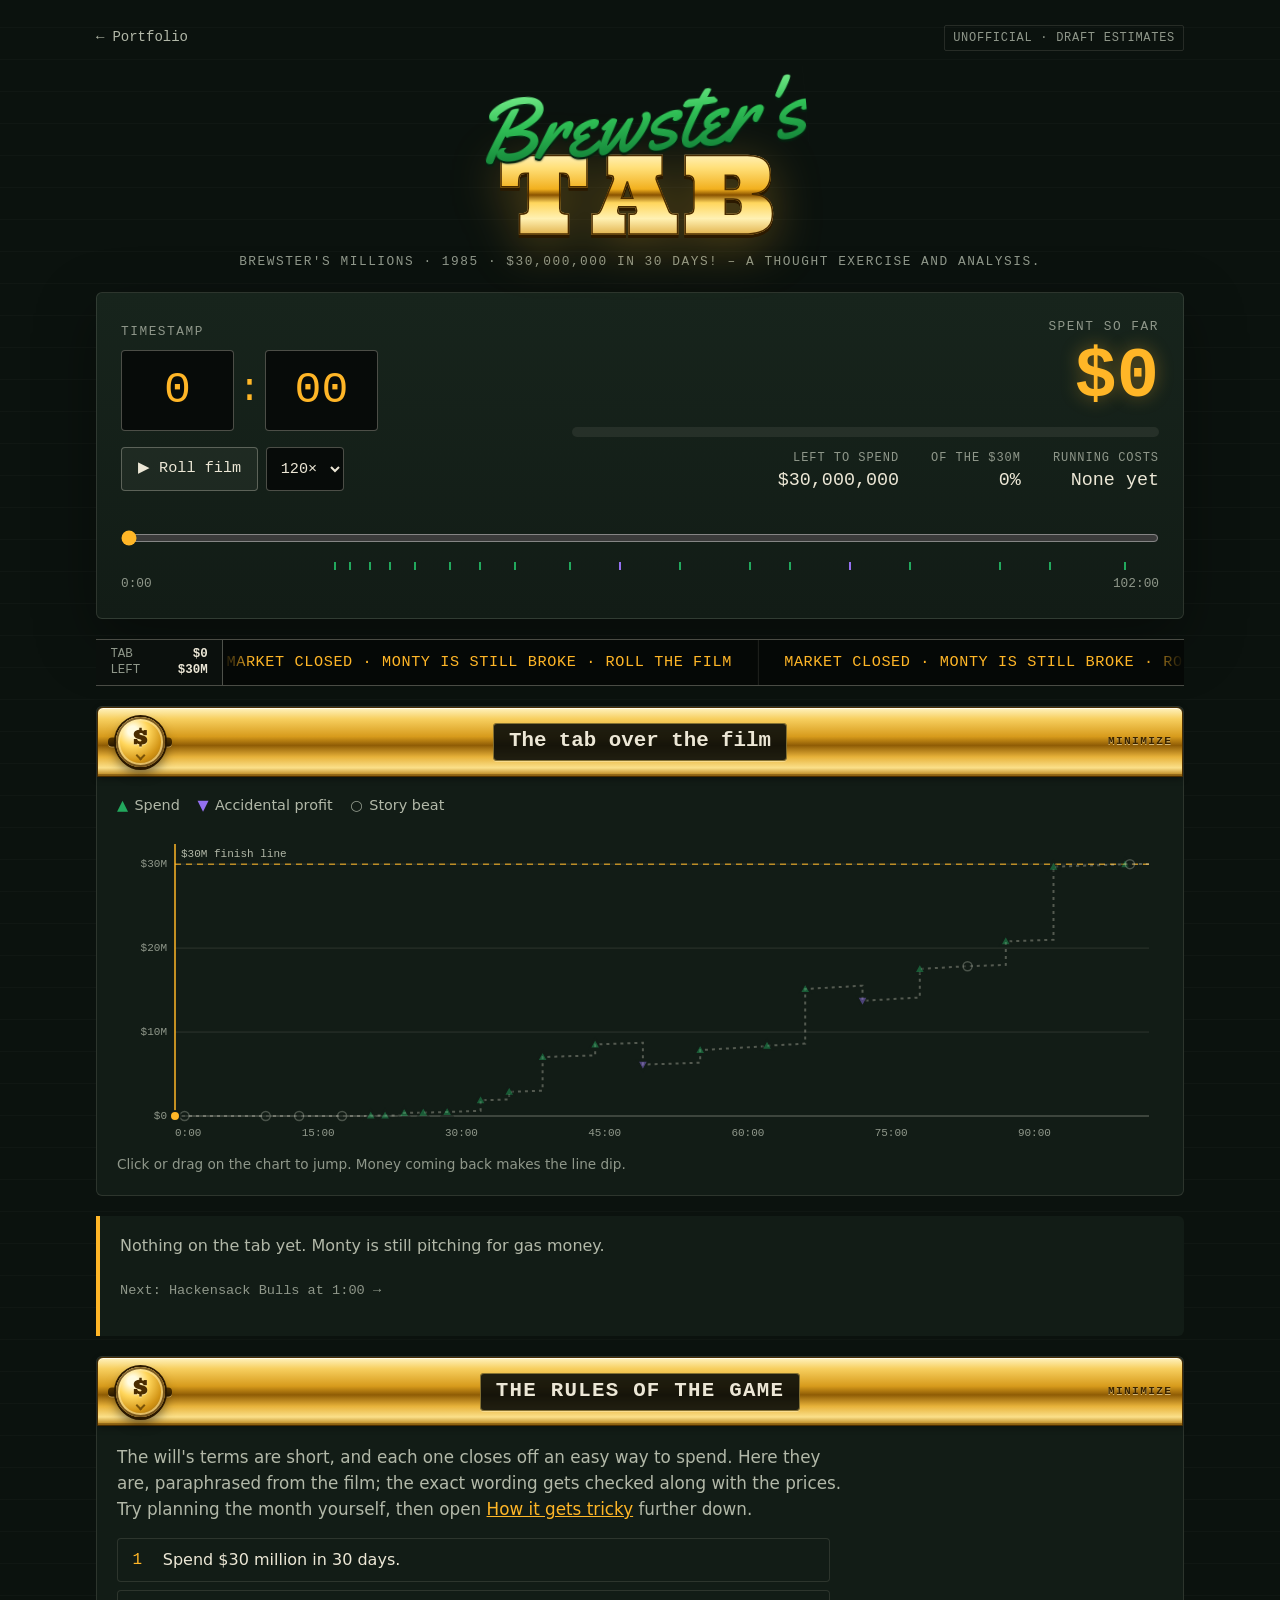
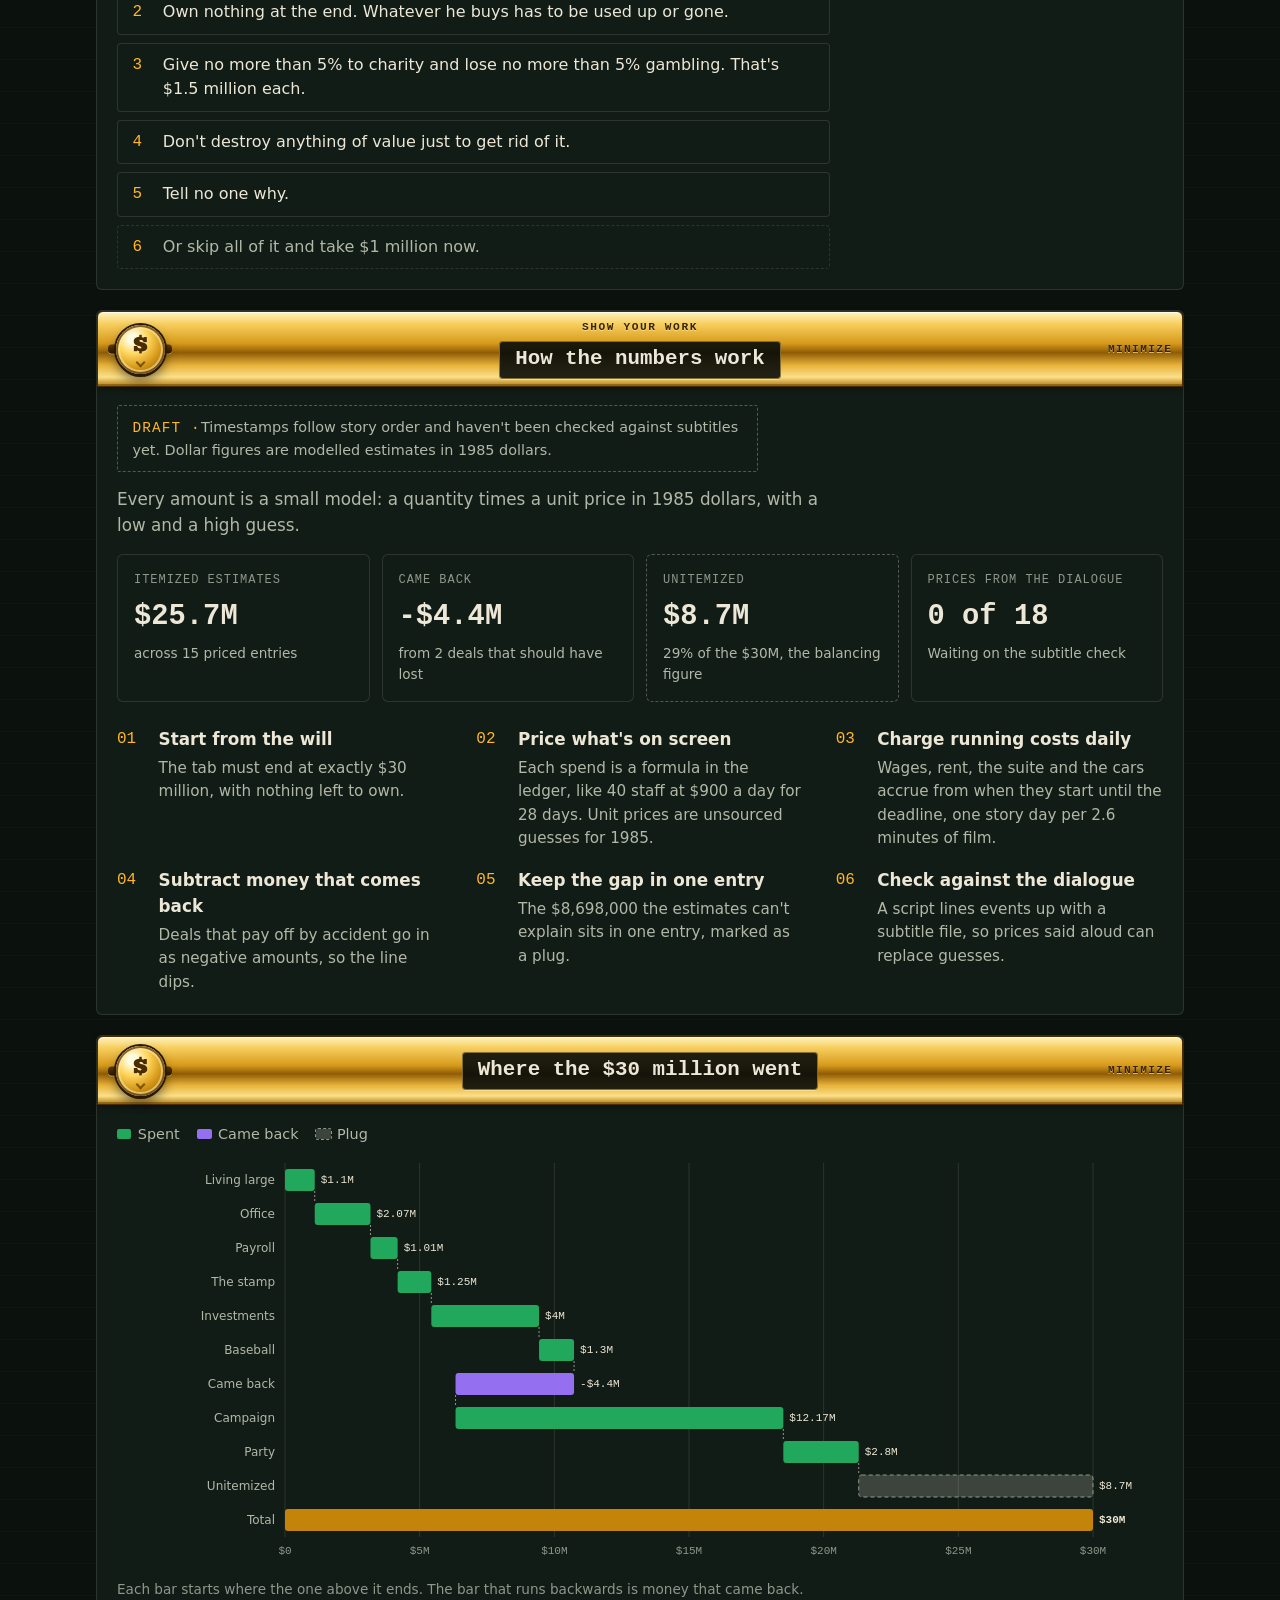
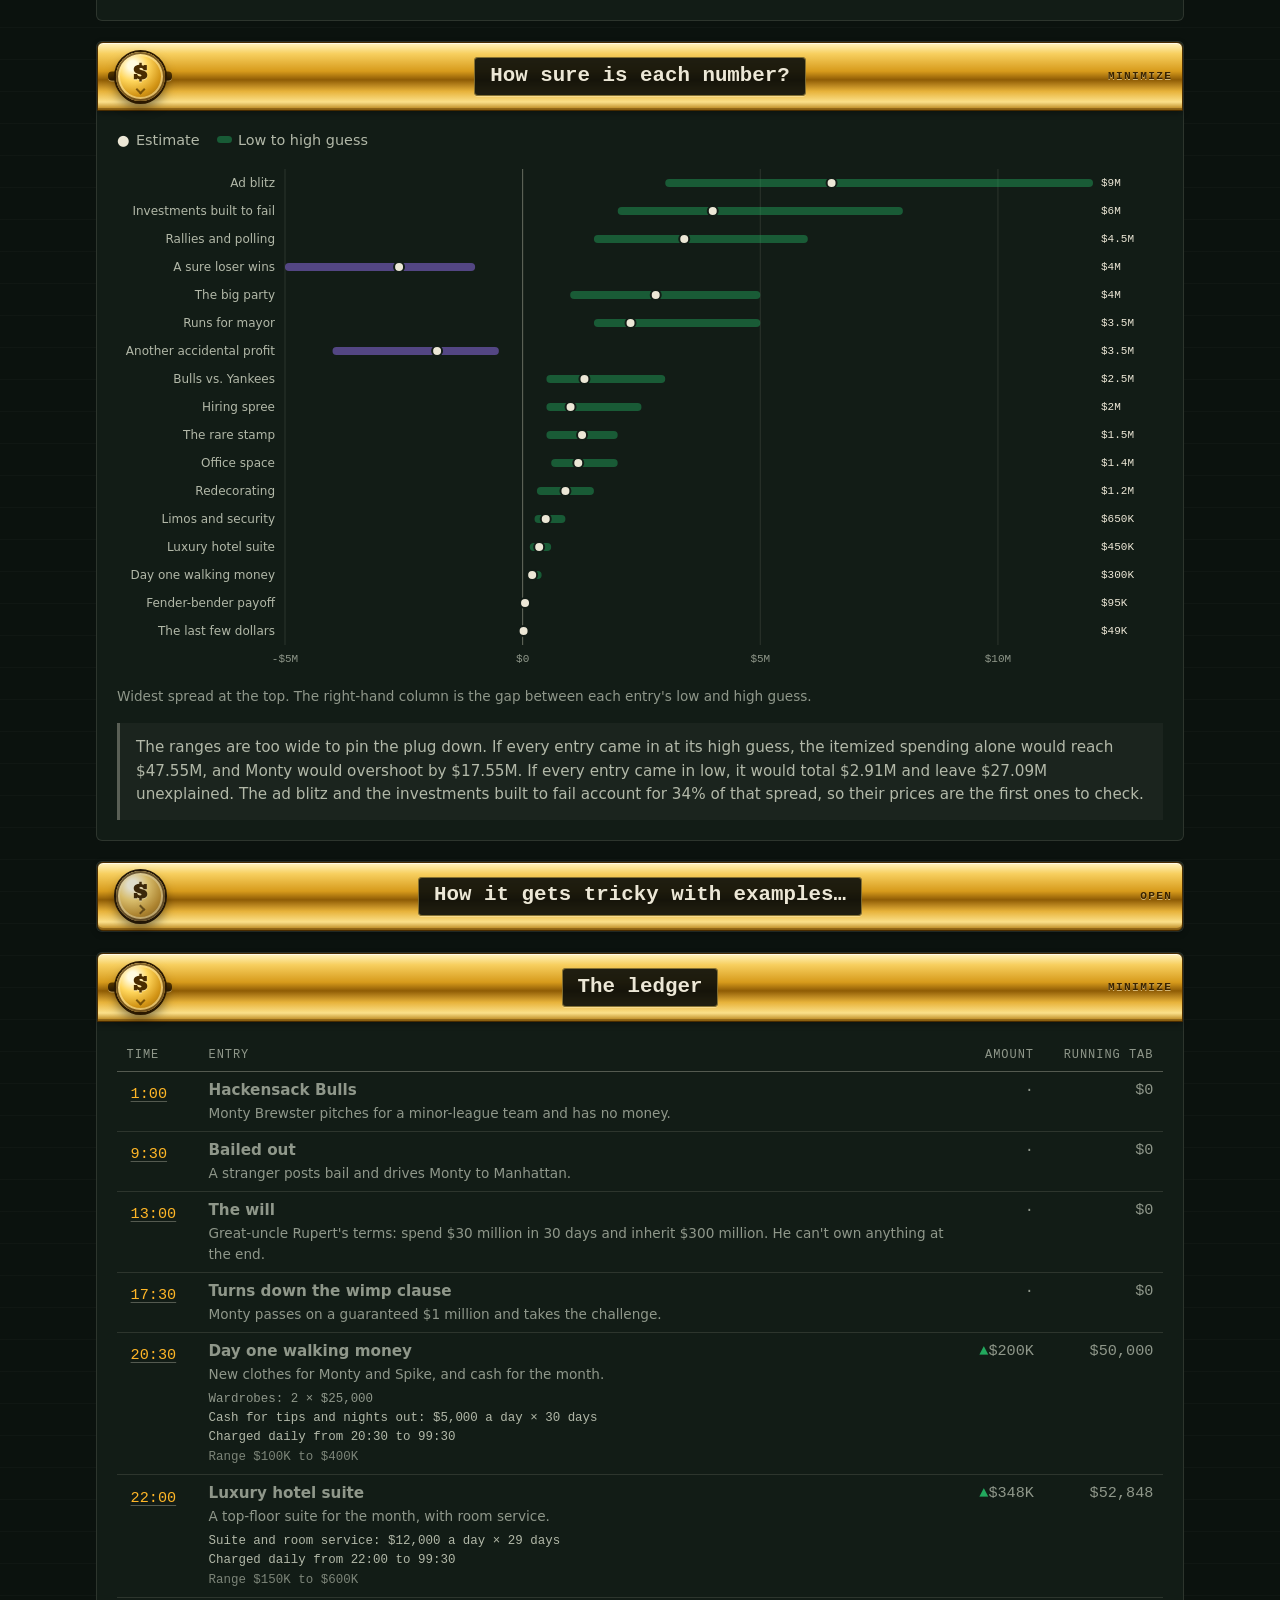
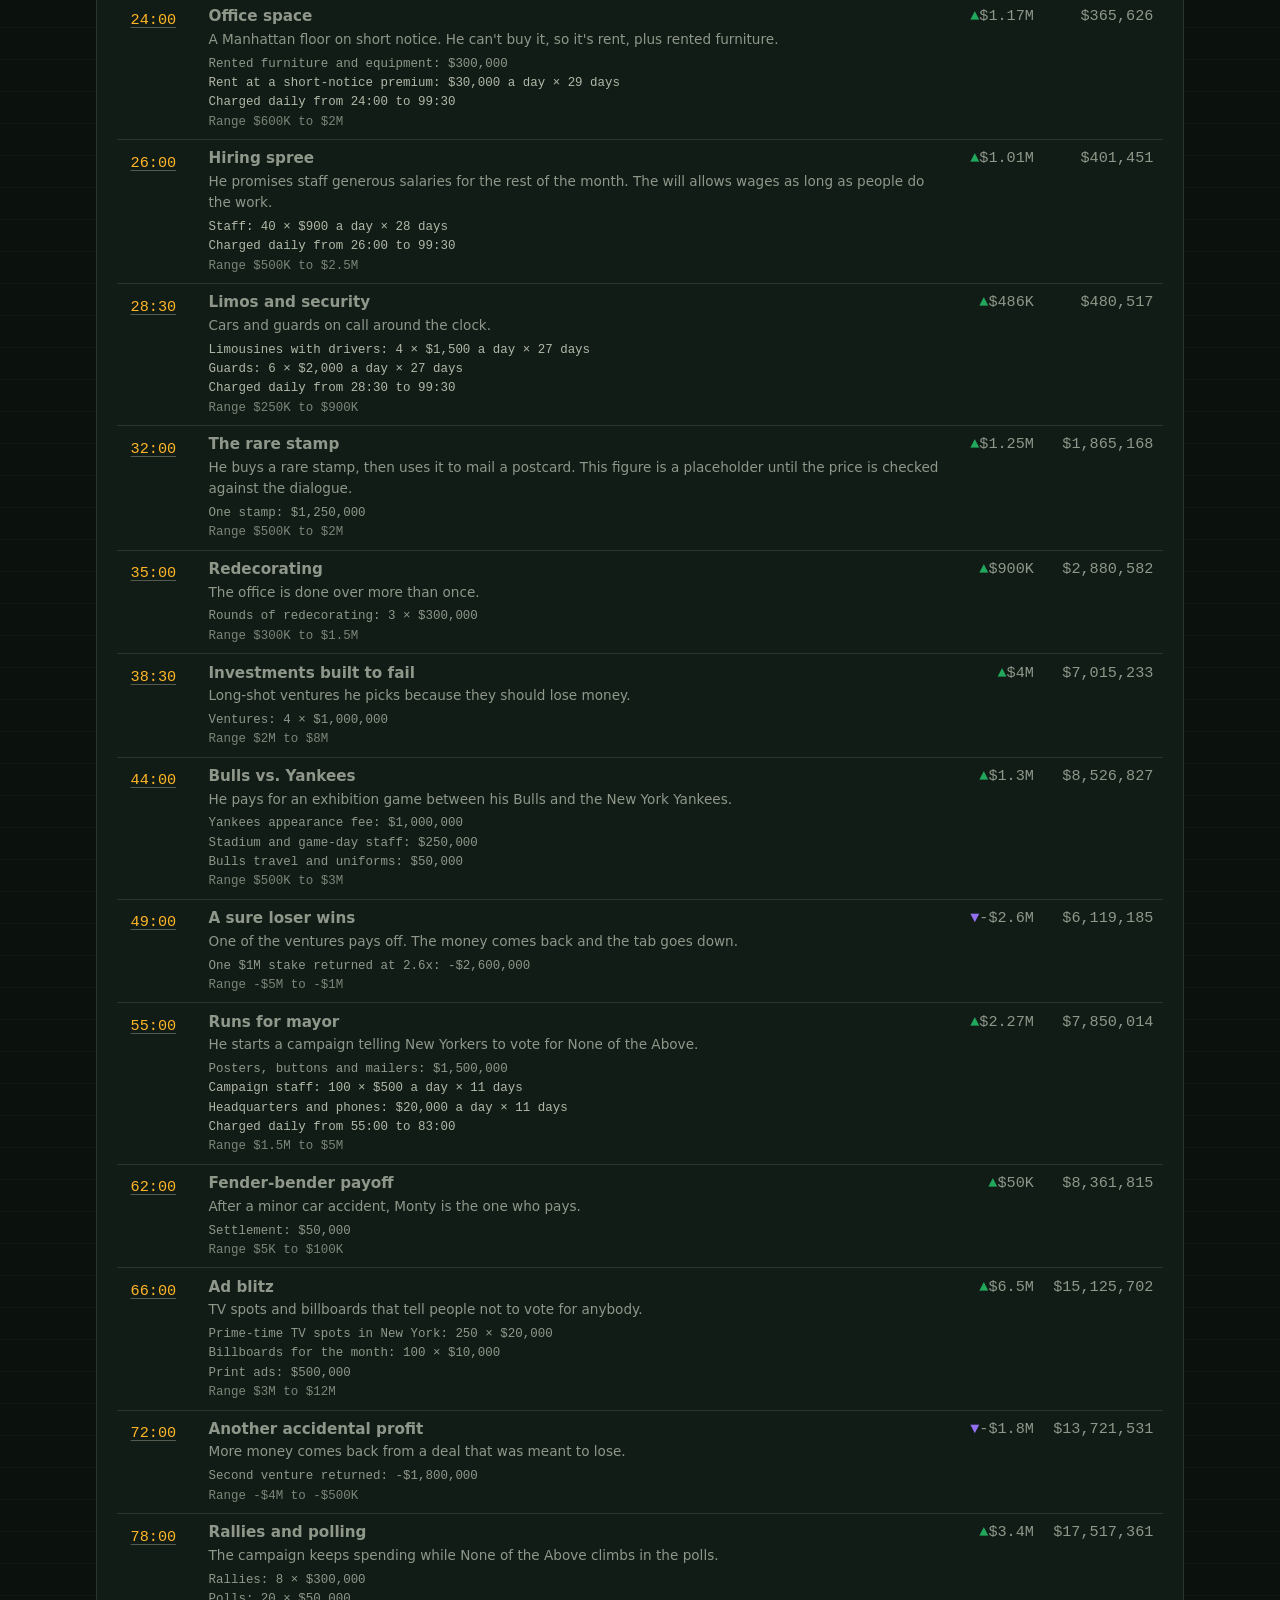
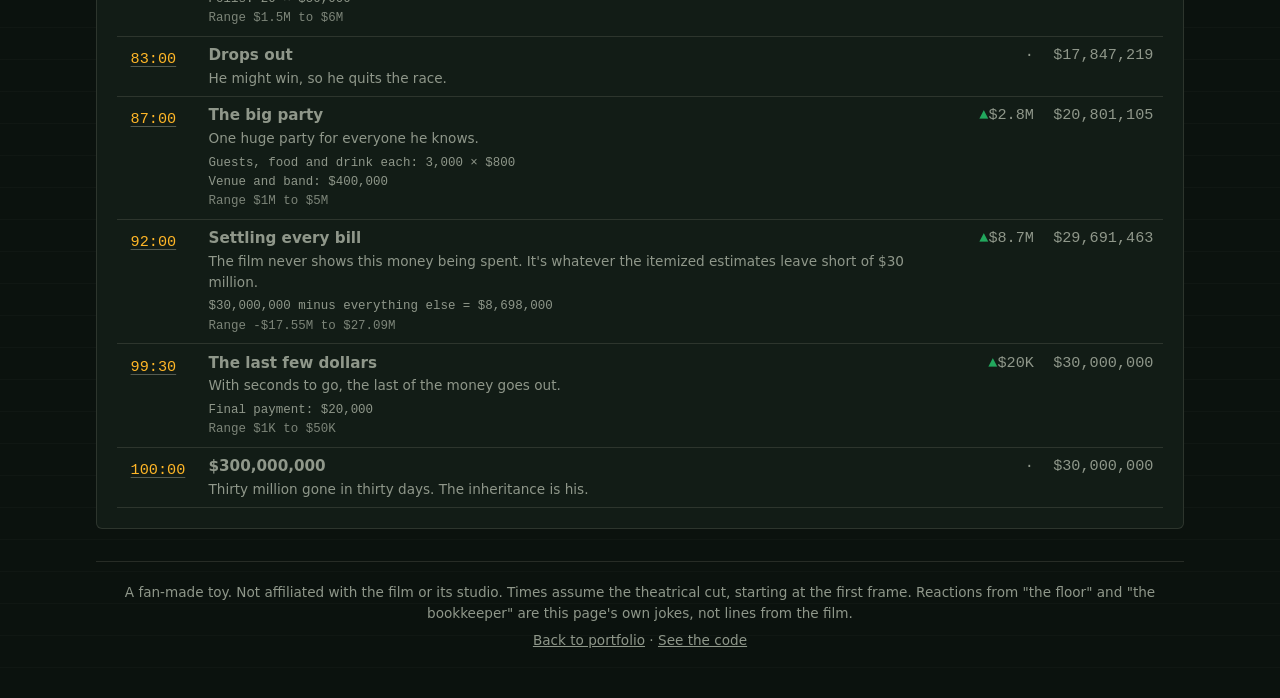
==== commit ce2e6eb0: "Brewster's Tab: centre and size section-bar titles; caps rules title Titles sit on their plate in th" ====
--- a/site/brewster/index.html
+++ b/site/brewster/index.html
@@ -13,9 +13,9 @@
   <meta property="og:url" content="https://djaykurtz.github.io/brewster/">
   <link rel="canonical" href="https://djaykurtz.github.io/brewster/">
   <link rel="icon" href="./mark.svg" type="image/svg+xml">
-  <link rel="stylesheet" href="./styles.css?v=20261116d">
+  <link rel="stylesheet" href="./styles.css?v=20261116f">
   <title>Brewster's Tab</title>
-  <script type="module" src="./js/app.js?v=20261116d"></script>
+  <script type="module" src="./js/app.js?v=20261116f"></script>
 </head>
 <body>
   <header class="topbar">
@@ -93,7 +93,7 @@
     <section id="latest" class="latest" aria-live="polite" aria-label="Latest ledger entry"></section>
 
     <details class="fold" id="rules" open>
-      <summary class="fold-bar"><span class="fold-kicker">A thought exercise</span><h2 id="rulesTitle">The rules of the game</h2><span class="cufflink" aria-hidden="true"><span>$</span></span></summary>
+      <summary class="fold-bar"><h2 id="rulesTitle" class="caps">The rules of the game</h2><span class="cufflink" aria-hidden="true"><span>$</span></span></summary>
       <div class="fold-body">
         <p class="method-lede">The will's terms are short, and each one closes off an easy way to spend. Here they are, paraphrased from the film; the exact wording gets checked along with the prices. Try planning the month yourself, then open <a href="#tricky">How it gets tricky</a> further down.</p>
         <ol class="rule-list">
--- a/site/brewster/styles.css
+++ b/site/brewster/styles.css
@@ -290,8 +290,8 @@
 /* Each section opens from a gold bar: the title sits on a dark plate so it stays readable, and a gold "$" cufflink does the toggling. */
 .fold { margin-top: 1.25rem; border: 1px solid var(--line); border-radius: 6px; background: var(--panel); }
 .fold-bar {
-  display: grid; grid-template-columns: auto minmax(0, 1fr) auto; grid-template-areas: "link kicker hint" "link title hint";
-  align-items: center; column-gap: .85rem; padding: .45rem .9rem .45rem .45rem;
+  display: grid; grid-template-columns: 5.6rem minmax(0, 1fr) 5.6rem; grid-template-areas: "link kicker hint" "link title hint";
+  align-items: center; column-gap: .75rem; min-height: 4.2rem; padding: .45rem .6rem;
   border: 1px solid #4a2c00; border-radius: 6px; cursor: pointer; list-style: none; user-select: none;
   background: linear-gradient(180deg, #fff3bf 0%, #f7cf5f 16%, #d79b1c 42%, #8f5c05 55%, #e7b23a 72%, #fbe08a 88%, #b17a10 100%);
   box-shadow: inset 0 1px 0 rgba(255, 255, 255, .65), inset 0 -2px 0 rgba(60, 35, 0, .35), 0 2px 6px rgba(0, 0, 0, .35);
@@ -301,16 +301,20 @@
 .fold[open] > .fold-bar { border-radius: 6px 6px 0 0; }
 .fold-bar:focus-visible { outline: 3px solid var(--ink); outline-offset: 2px; }
 .fold-kicker {
-  grid-area: kicker; margin-bottom: .2rem; padding-left: .2rem; font-family: var(--mono); font-size: .7rem; font-weight: 700; letter-spacing: .14em;
+  grid-area: kicker; justify-self: center; margin-bottom: .25rem; font-family: var(--mono); font-size: .7rem; font-weight: 700; letter-spacing: .14em;
   text-transform: uppercase; color: #3a2400; text-shadow: 0 1px 0 rgba(255, 240, 190, .6);
 }
 .fold-bar h2 {
-  grid-area: title; justify-self: start; max-width: 100%; margin: 0; padding: .35rem .85rem .4rem;
+  grid-area: title; justify-self: center; max-width: 100%; margin: 0; padding: .4rem 1rem .45rem;
+  text-align: center; text-wrap: balance;
   border-radius: 4px; background: rgba(9, 13, 11, .9); box-shadow: inset 0 0 0 1px rgba(255, 214, 92, .45), 0 1px 0 rgba(255, 240, 190, .5);
-  font-family: var(--serif); font-size: 1.3rem; line-height: 1.2; color: var(--ink);
-}
+  font-family: var(--serif); font-size: clamp(1rem, 2.4vw, 1.3rem); line-height: 1.2; color: var(--ink);
+}
+.fold-bar h2.caps { text-transform: uppercase; letter-spacing: .06em; }
+/* With no kicker, the title takes the whole bar height. */
+.fold-bar:not(:has(.fold-kicker)) { grid-template-areas: "link title hint" "link title hint"; }
 .fold-bar::after {
-  grid-area: hint; content: "Minimize"; font-family: var(--mono); font-size: .7rem; font-weight: 700; letter-spacing: .12em;
+  grid-area: hint; justify-self: end; content: "Minimize"; font-family: var(--mono); font-size: .7rem; font-weight: 700; letter-spacing: .12em;
   text-transform: uppercase; color: #3a2400; text-shadow: 0 1px 0 rgba(255, 240, 190, .6);
 }
 .fold:not([open]) > .fold-bar::after { content: "Open"; }
@@ -325,7 +329,7 @@
 .method-lede a { color: var(--led); }
 
 /* The toggle: a gold cufflink. The bar behind the face swivels when the section closes. */
-.cufflink { grid-area: link; position: relative; display: grid; place-items: center; width: 4.1rem; height: 3.3rem; }
+.cufflink { grid-area: link; justify-self: start; position: relative; display: grid; place-items: center; width: 4.1rem; height: 3.3rem; }
 .cufflink::before {
   content: ""; position: absolute; left: 50%; top: 50%; width: 4rem; height: .55rem; border-radius: .25rem;
   background: linear-gradient(180deg, #5a3a00, #2b1900); box-shadow: 0 1px 0 rgba(255, 240, 190, .5);
@@ -351,8 +355,13 @@
 @media (forced-colors: active) { .cufflink > span { border: 2px solid ButtonText; } }
 @media (max-width: 720px) {
   .fold-bar::after { display: none; }
-  .fold-bar { grid-template-columns: auto minmax(0, 1fr); padding-right: .55rem; }
-  .fold-bar h2 { font-size: 1.1rem; }
+  /* Phones: the right column matches the coin so the title stays centred. */
+  .fold-bar { grid-template-columns: 3.2rem minmax(0, 1fr) 3.2rem; column-gap: .3rem; min-height: 3.6rem; padding: .35rem .4rem; }
+  .fold-bar h2 { padding: .3rem .55rem .35rem; font-size: clamp(.85rem, 3.9vw, 1.02rem); }
+  .cufflink { width: 3.2rem; height: 2.7rem; }
+  .cufflink::before { width: 3.1rem; height: .45rem; }
+  .cufflink > span { width: 2.5rem; height: 2.5rem; font-size: 1.25rem; }
+  .fold-bar h2.caps { letter-spacing: .03em; }
   .fold-body { padding: 1rem .75rem; }
 }
 
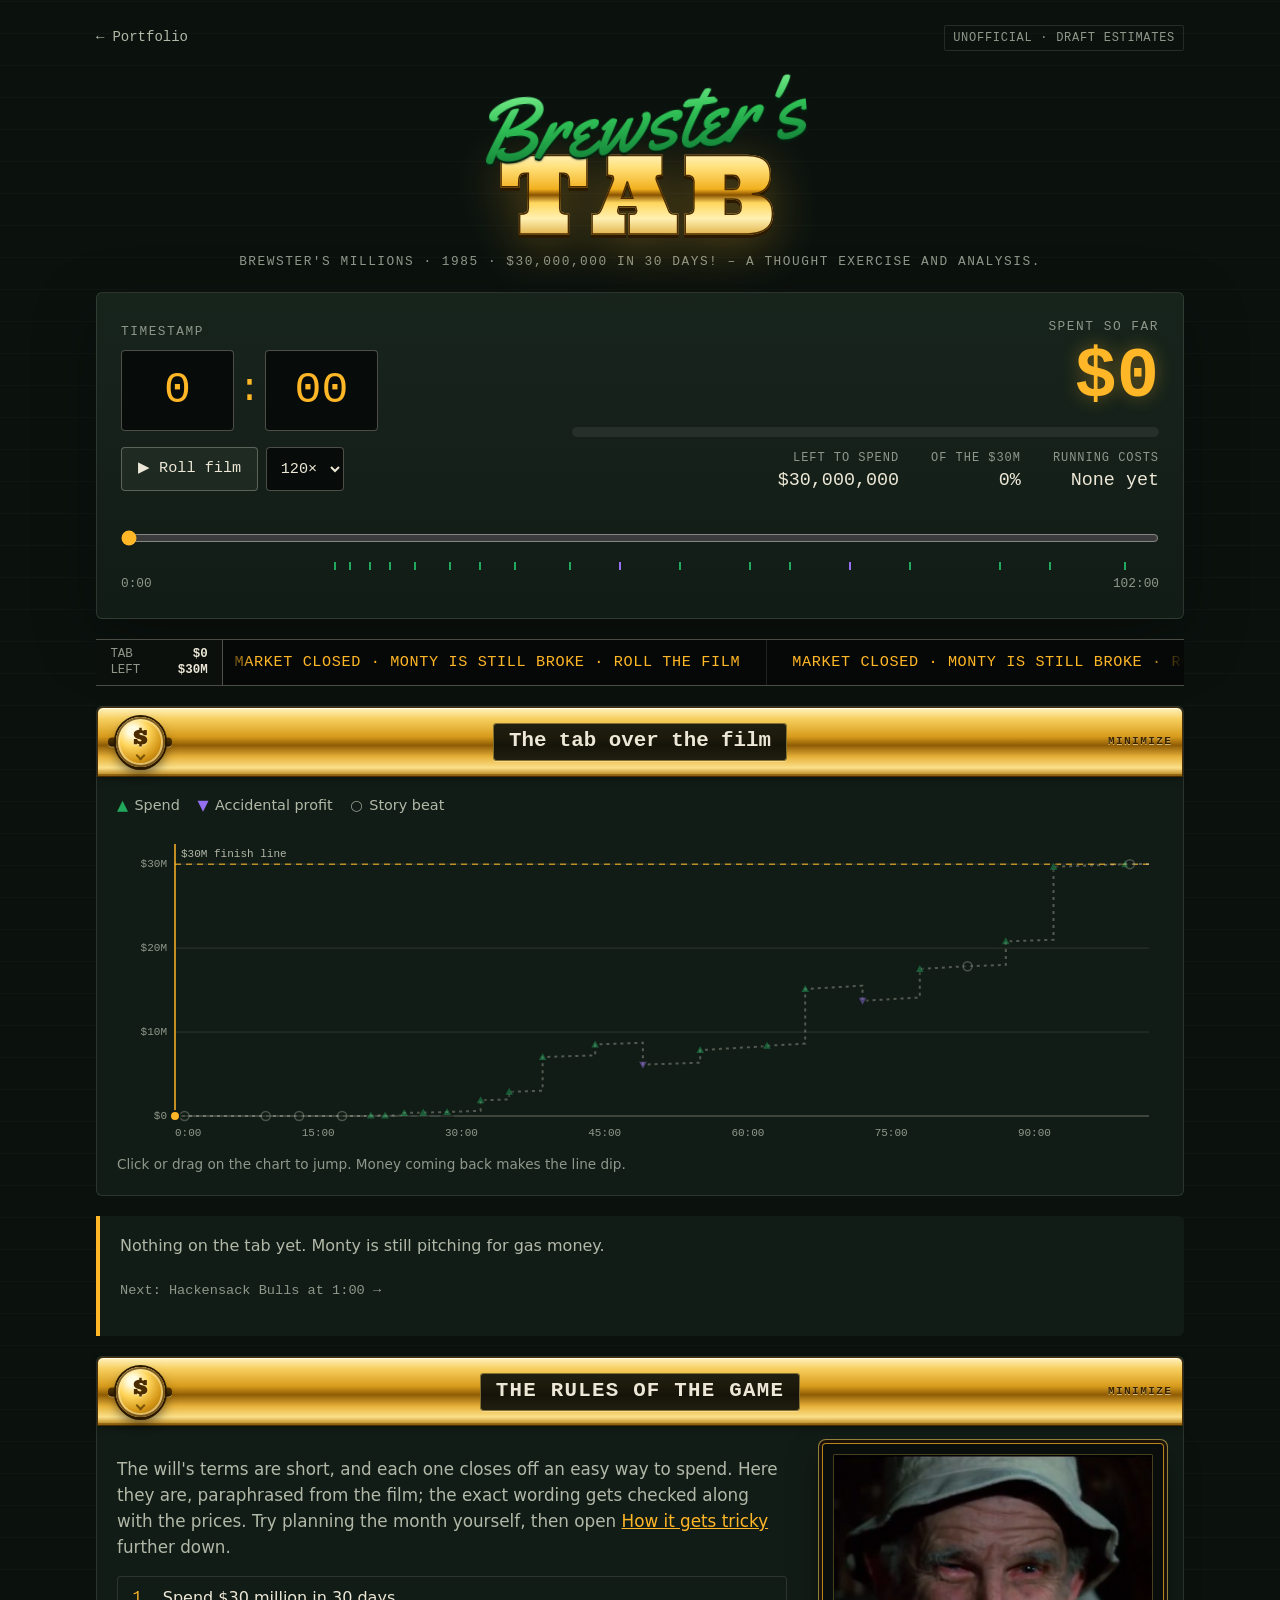
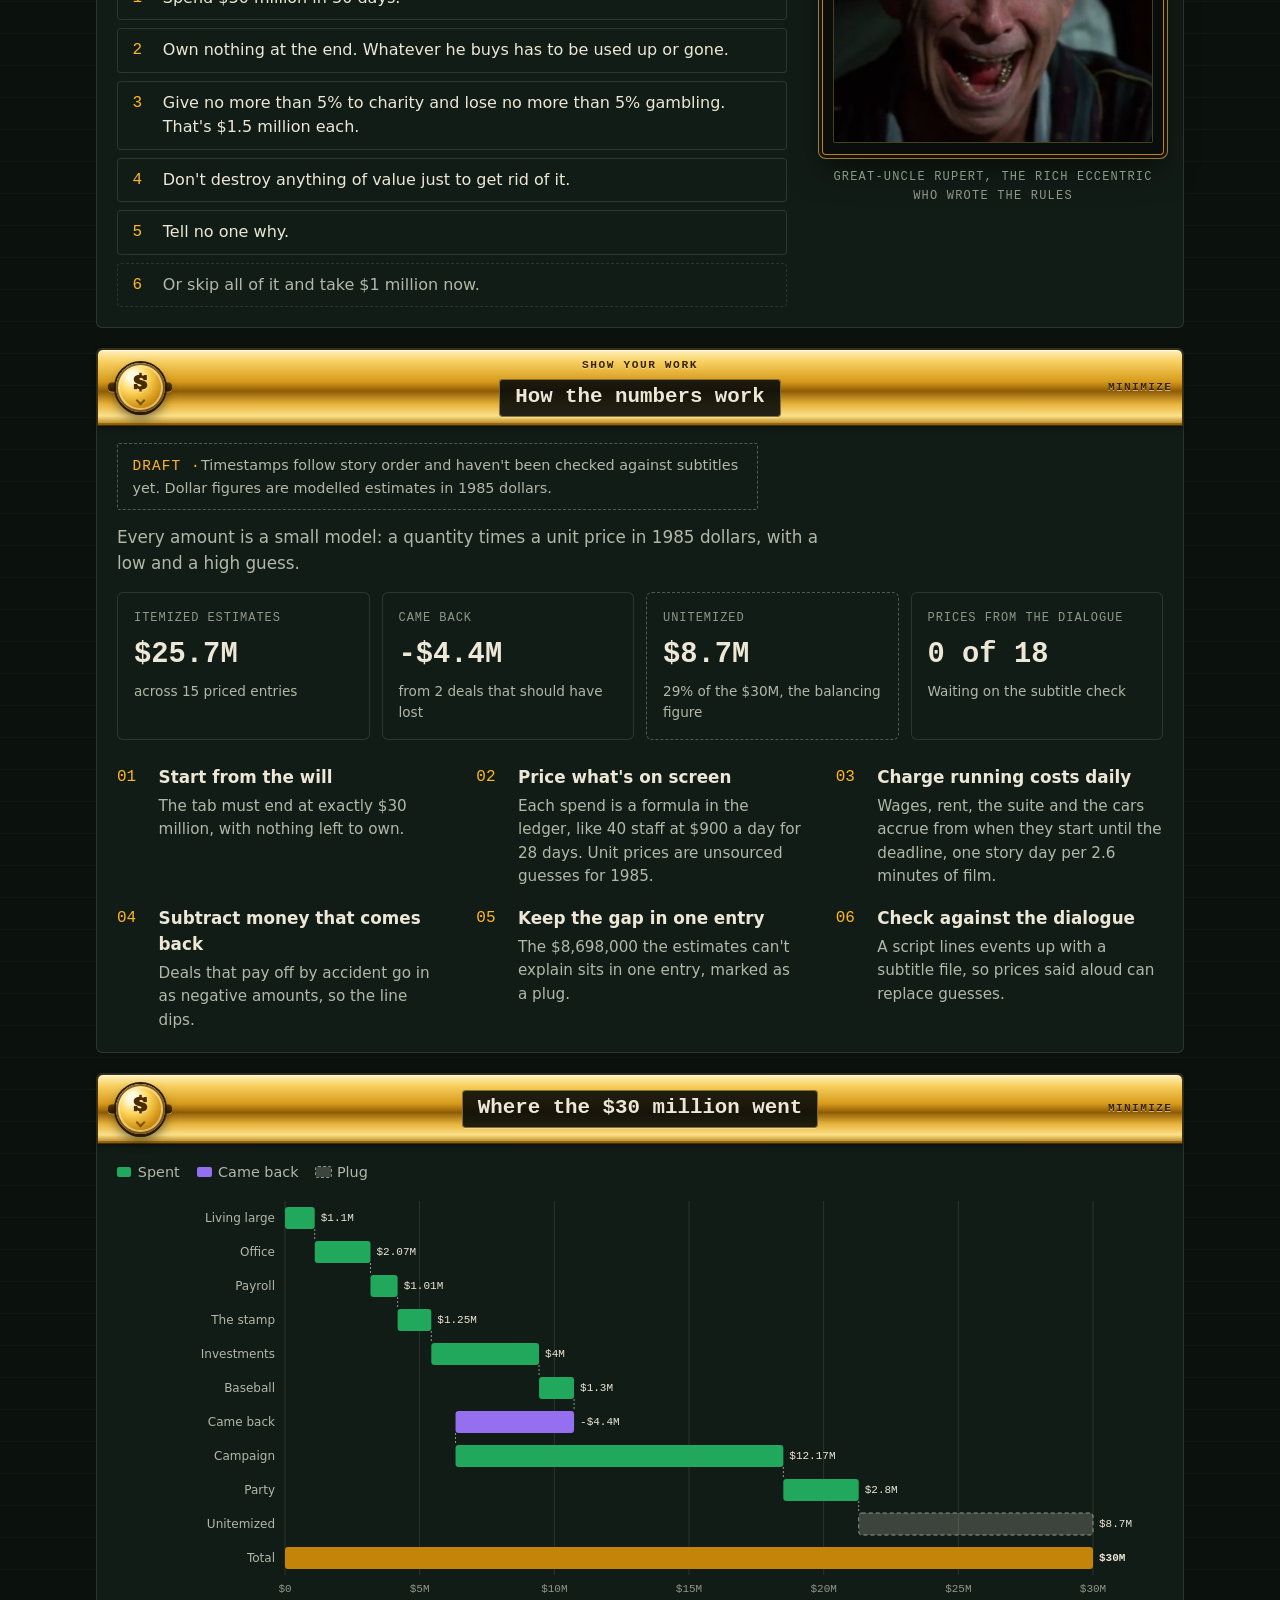
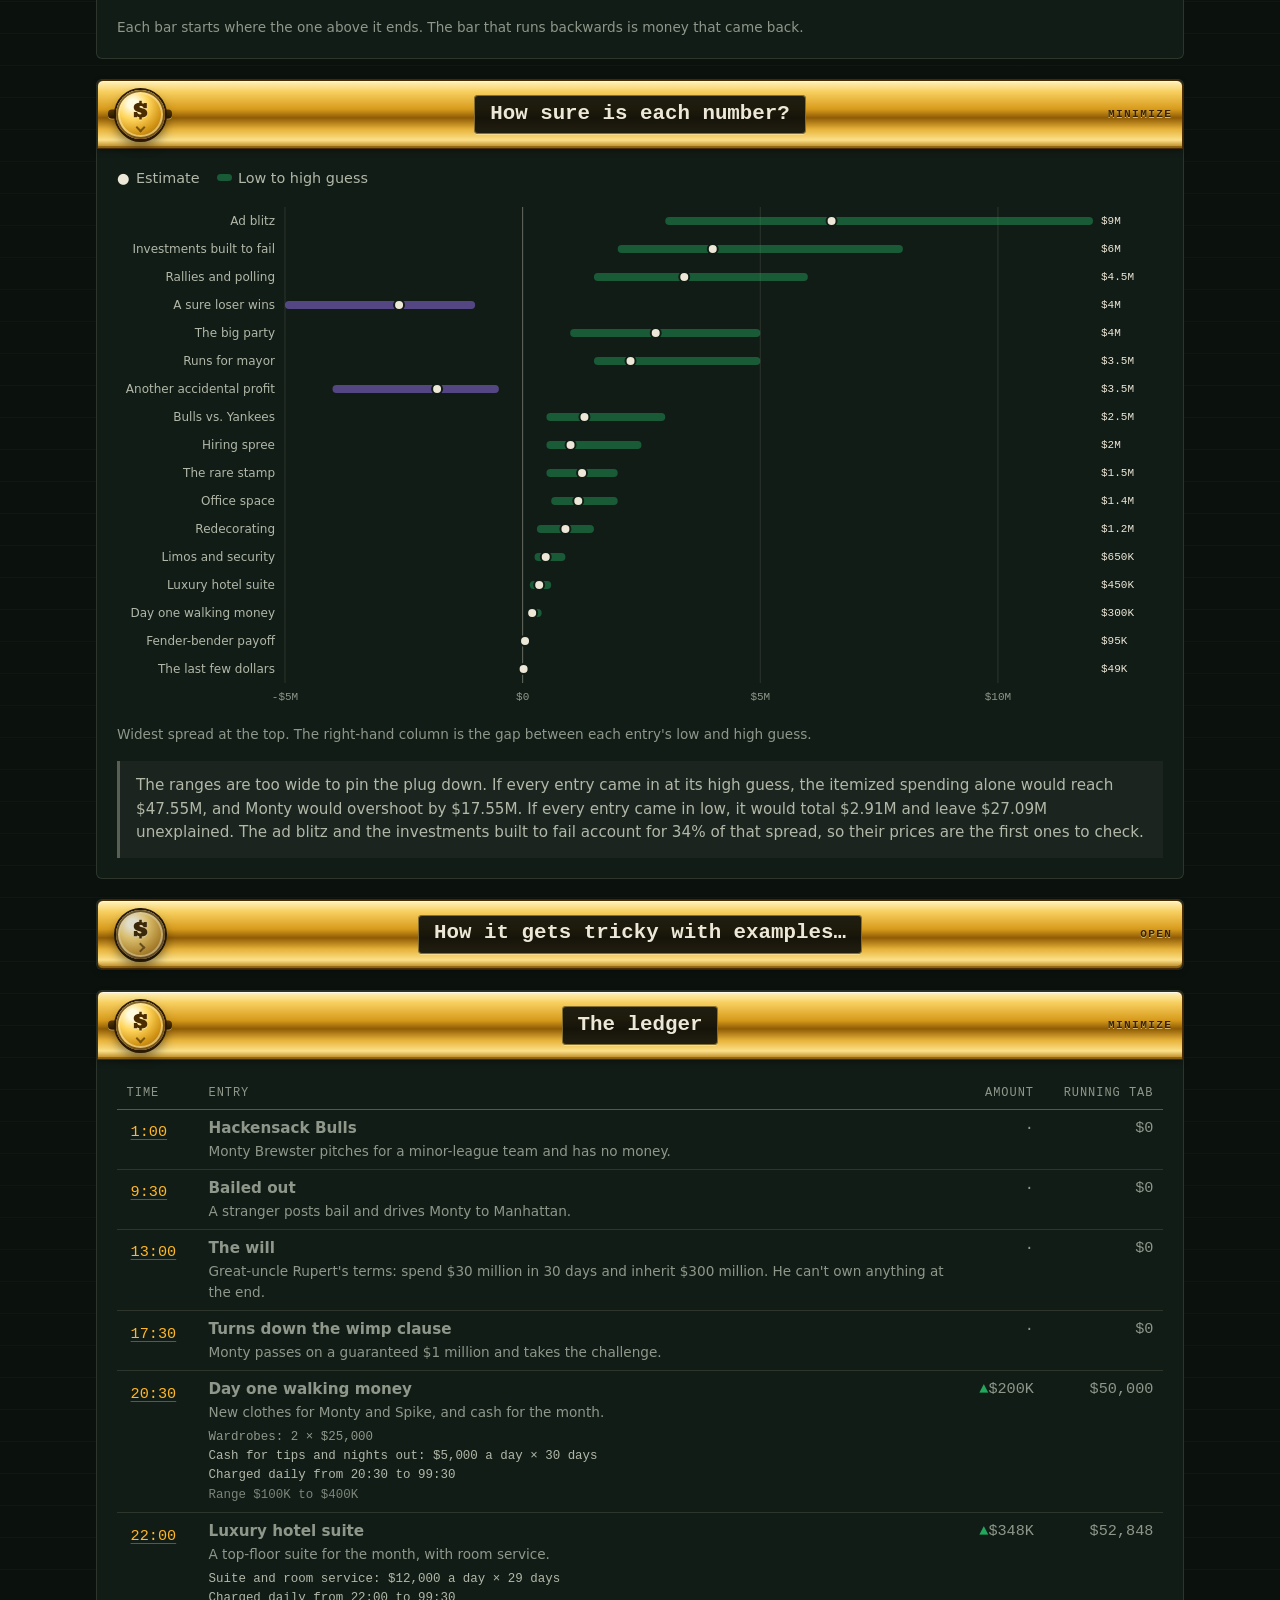
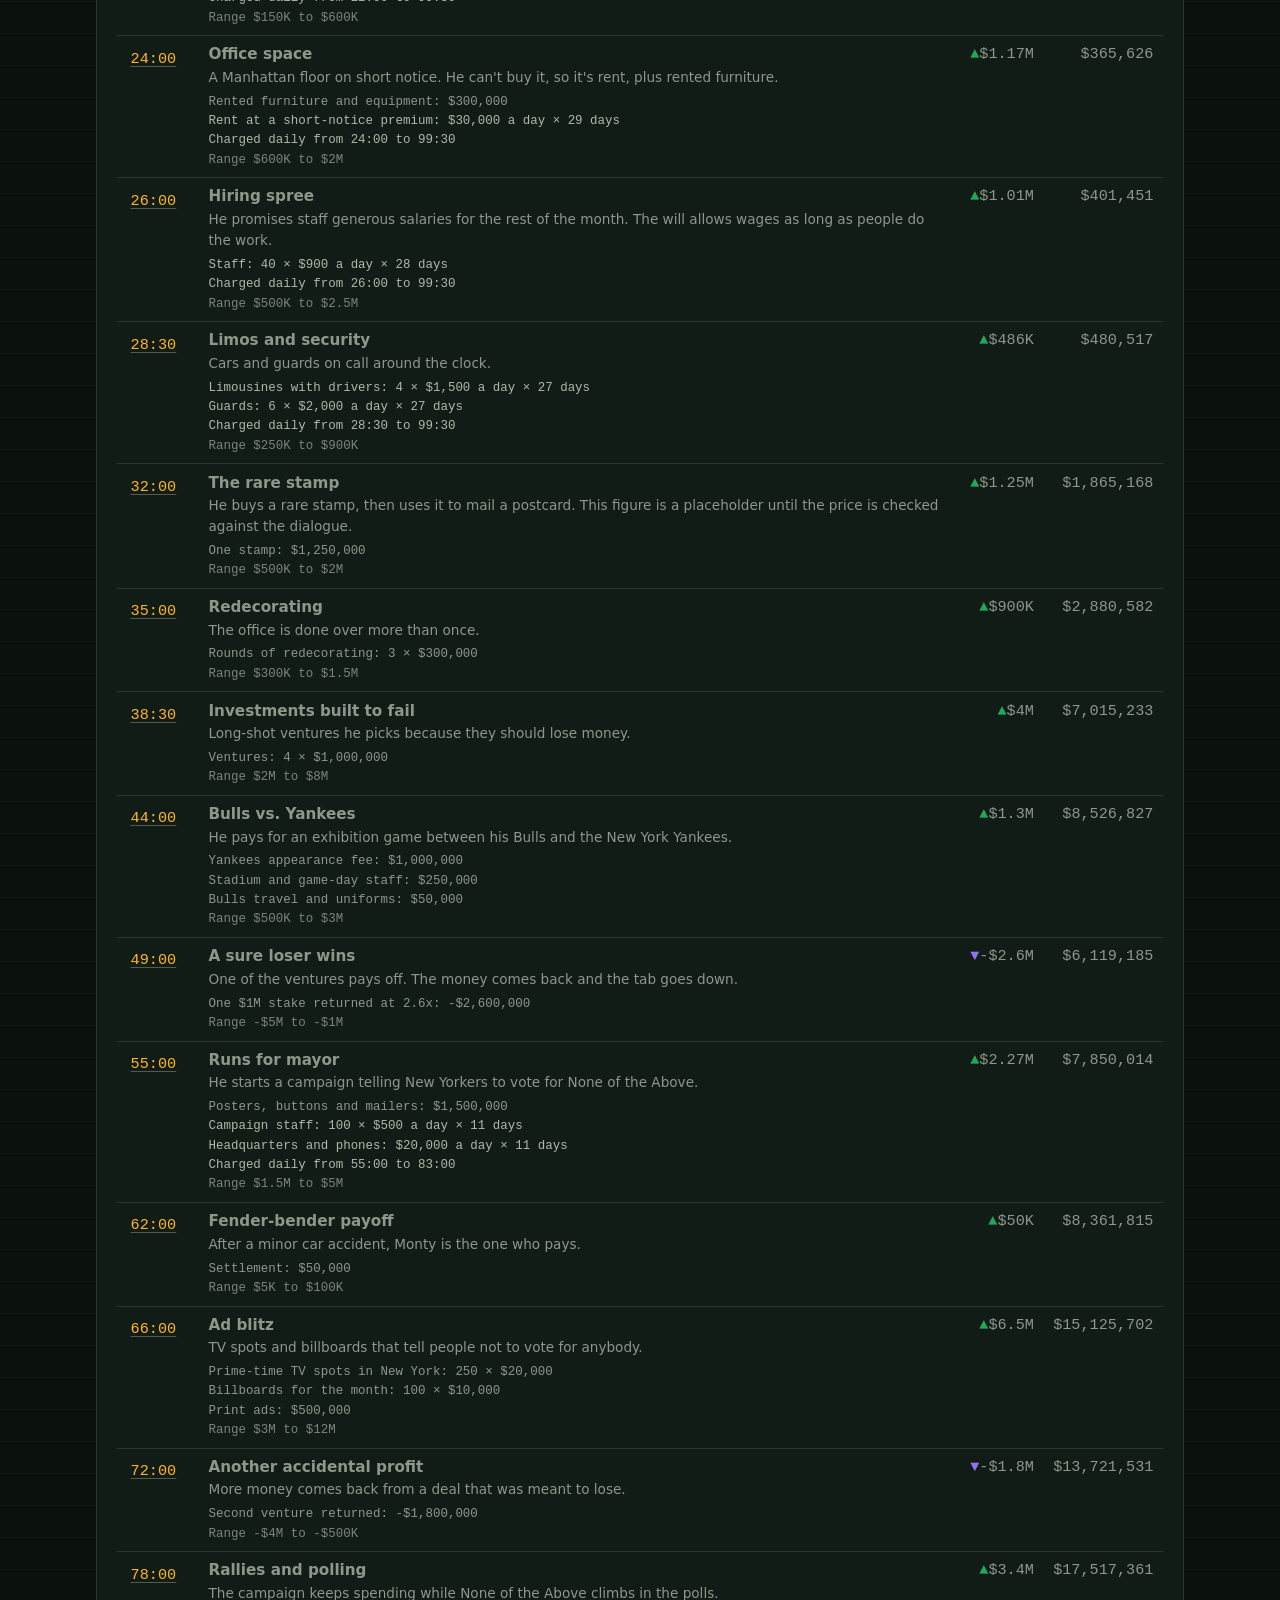
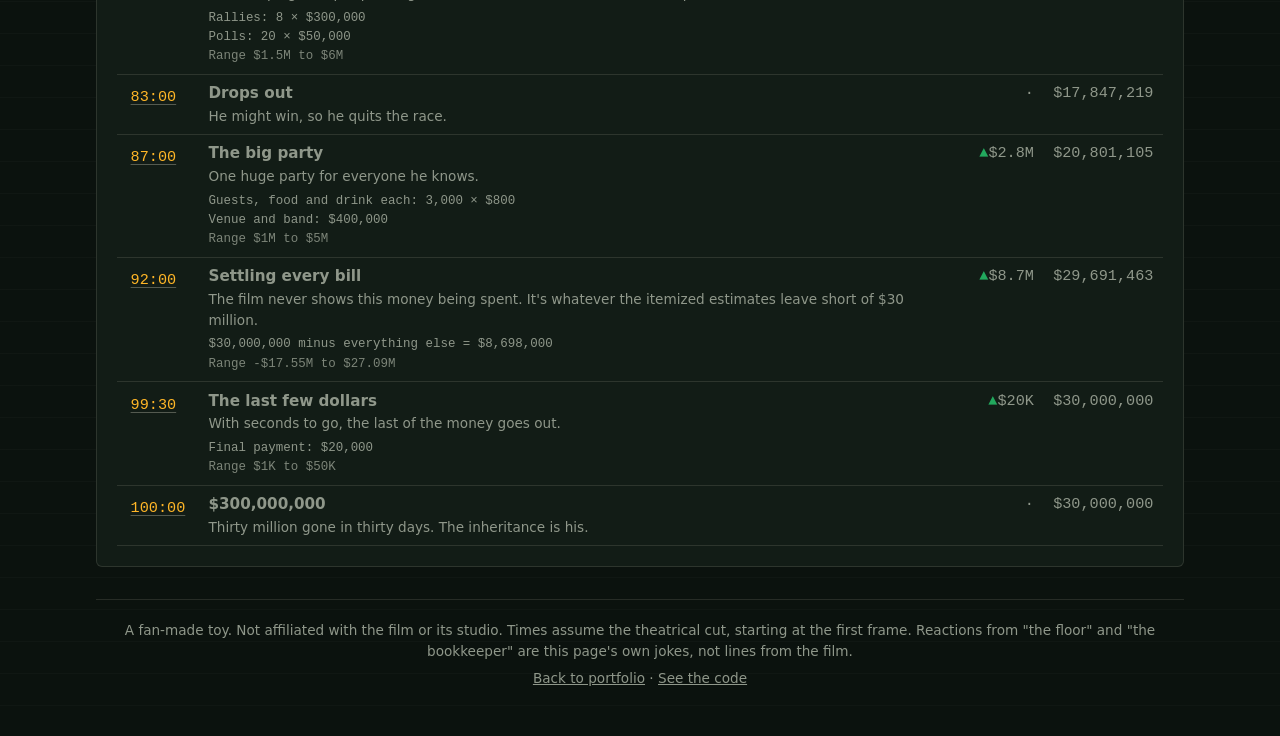
==== commit 08ca0e9e: "Brewster's Tab: framed still of great-uncle Rupert beside the rules The rules section becomes two co" ====
--- a/site/brewster/index.html
+++ b/site/brewster/index.html
@@ -13,9 +13,9 @@
   <meta property="og:url" content="https://djaykurtz.github.io/brewster/">
   <link rel="canonical" href="https://djaykurtz.github.io/brewster/">
   <link rel="icon" href="./mark.svg" type="image/svg+xml">
-  <link rel="stylesheet" href="./styles.css?v=20261116f">
+  <link rel="stylesheet" href="./styles.css?v=20261116g">
   <title>Brewster's Tab</title>
-  <script type="module" src="./js/app.js?v=20261116f"></script>
+  <script type="module" src="./js/app.js?v=20261116g"></script>
 </head>
 <body>
   <header class="topbar">
@@ -94,7 +94,8 @@
 
     <details class="fold" id="rules" open>
       <summary class="fold-bar"><h2 id="rulesTitle" class="caps">The rules of the game</h2><span class="cufflink" aria-hidden="true"><span>$</span></span></summary>
-      <div class="fold-body">
+      <div class="fold-body rules-layout">
+        <div class="rules-text">
         <p class="method-lede">The will's terms are short, and each one closes off an easy way to spend. Here they are, paraphrased from the film; the exact wording gets checked along with the prices. Try planning the month yourself, then open <a href="#tricky">How it gets tricky</a> further down.</p>
         <ol class="rule-list">
         <li>Spend $30 million in 30 days.</li>
@@ -104,6 +105,13 @@
         <li>Tell no one why.</li>
         <li>Or skip all of it and take $1 million now.</li>
         </ol>
+        </div>
+        <figure class="still">
+          <div class="still-frame">
+            <img src="./img/laugh.jpg" srcset="./img/laugh-430.jpg 430w, ./img/laugh.jpg 860w" sizes="(max-width: 720px) 80vw, 340px" width="860" height="778" loading="lazy" decoding="async" alt="Film still: great-uncle Rupert in a pale bucket hat, laughing with his mouth wide open.">
+          </div>
+          <figcaption>Great-uncle Rupert, the rich eccentric who wrote the rules</figcaption>
+        </figure>
       </div>
     </details>
 
--- a/site/brewster/styles.css
+++ b/site/brewster/styles.css
@@ -365,6 +365,22 @@
   .fold-body { padding: 1rem .75rem; }
 }
 
+/* ---------- rules: the framed still ---------- */
+.rules-layout { display: grid; grid-template-columns: minmax(0, 1fr) minmax(220px, 340px); gap: 1.5rem 2.25rem; align-items: start; }
+.rules-text .rule-list { max-width: none; }
+.still { margin: 0; justify-self: center; width: 100%; }
+/* A thin gold rail, a dark mat, then the picture: framed, not gilded. */
+.still-frame {
+  padding: .7rem; border-radius: 3px; background: #090d0b;
+  box-shadow: 0 0 0 1px #b8841c, 0 0 0 4px #1a120a, 0 0 0 5px rgba(255, 214, 92, .55), 0 14px 32px rgba(0, 0, 0, .55);
+}
+.still-frame img { display: block; width: 100%; height: auto; border-radius: 1px; box-shadow: 0 0 0 1px rgba(255, 214, 92, .25); }
+.still figcaption { margin-top: .9rem; text-align: center; font-family: var(--mono); font-size: .75rem; letter-spacing: .1em; text-transform: uppercase; color: var(--ink-dim); }
+@media (max-width: 720px) {
+  .rules-layout { grid-template-columns: minmax(0, 1fr); }
+  .still { max-width: 300px; }
+}
+
 .foot { margin-top: 2rem; padding-top: 1.25rem; border-top: 1px solid var(--line); color: var(--ink-dim); font-size: .85rem; text-align: center; }
 .foot p + p { margin-top: .4rem; }
 
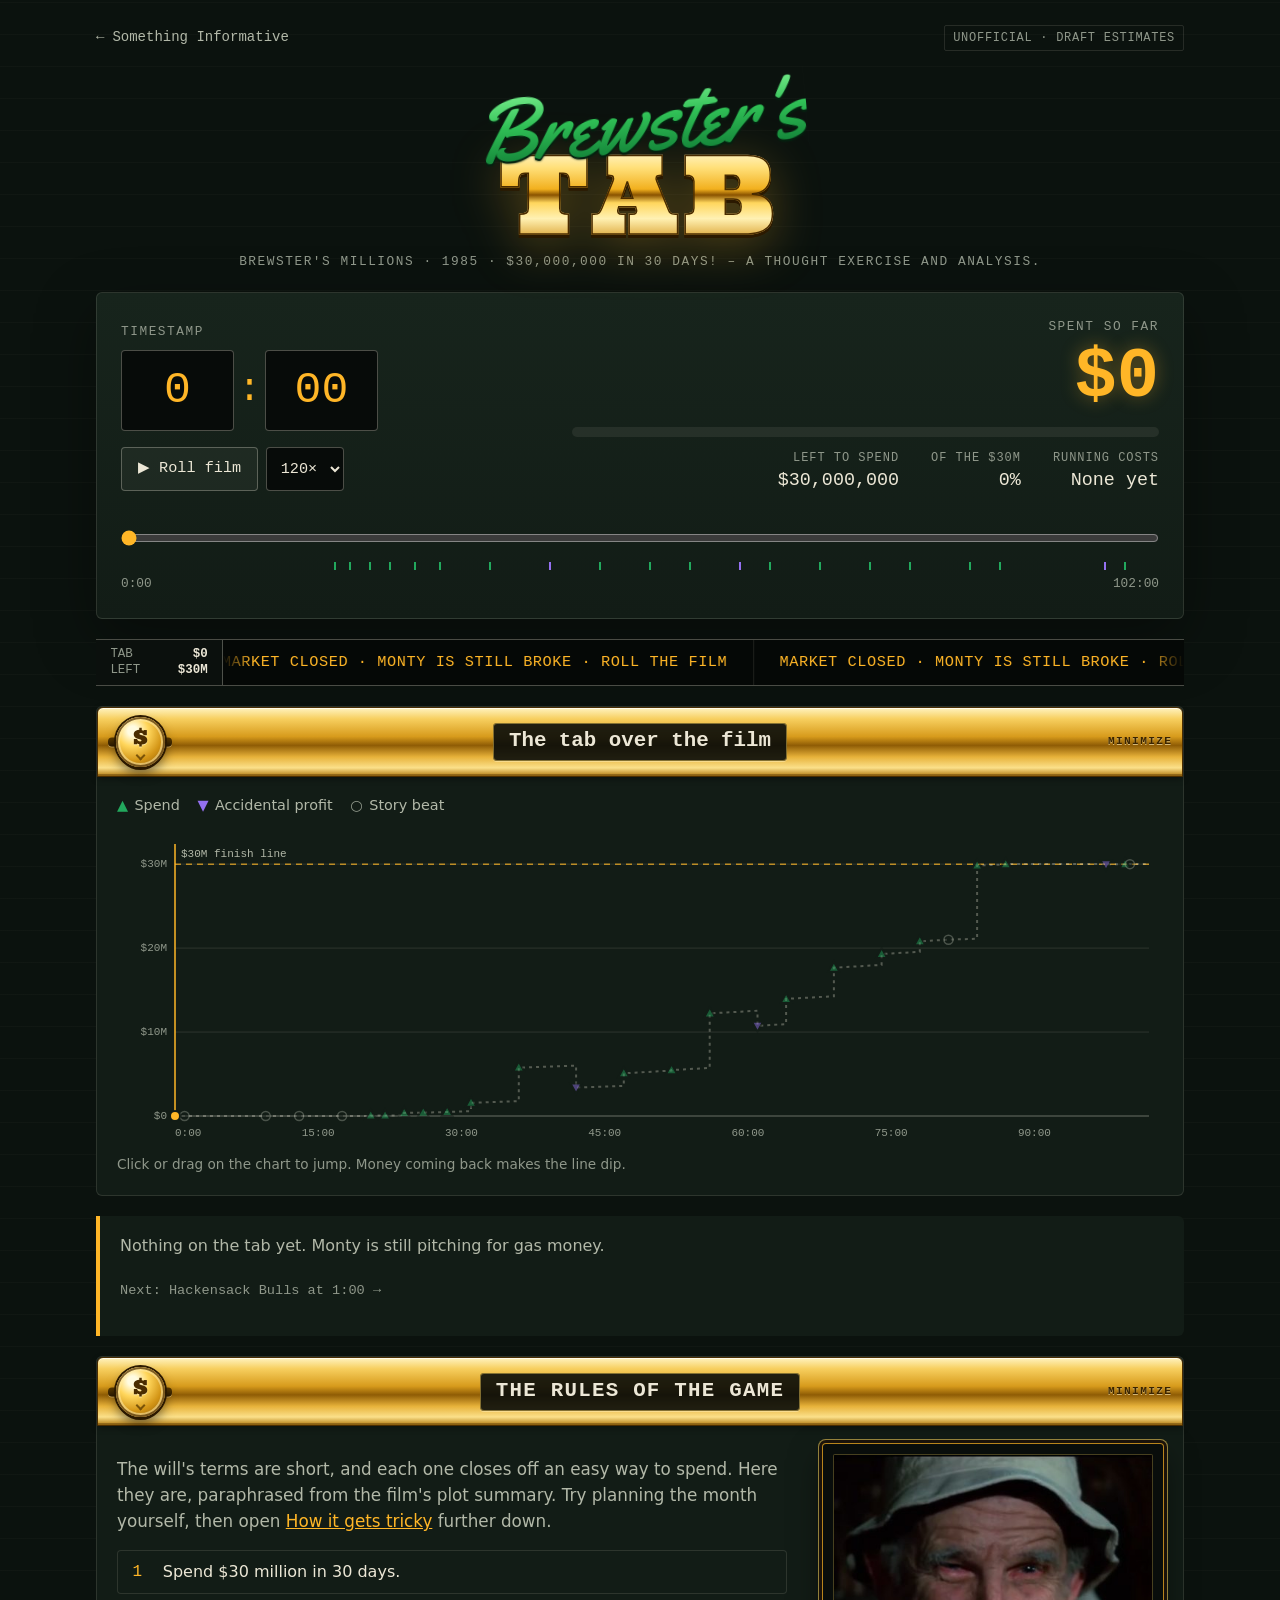
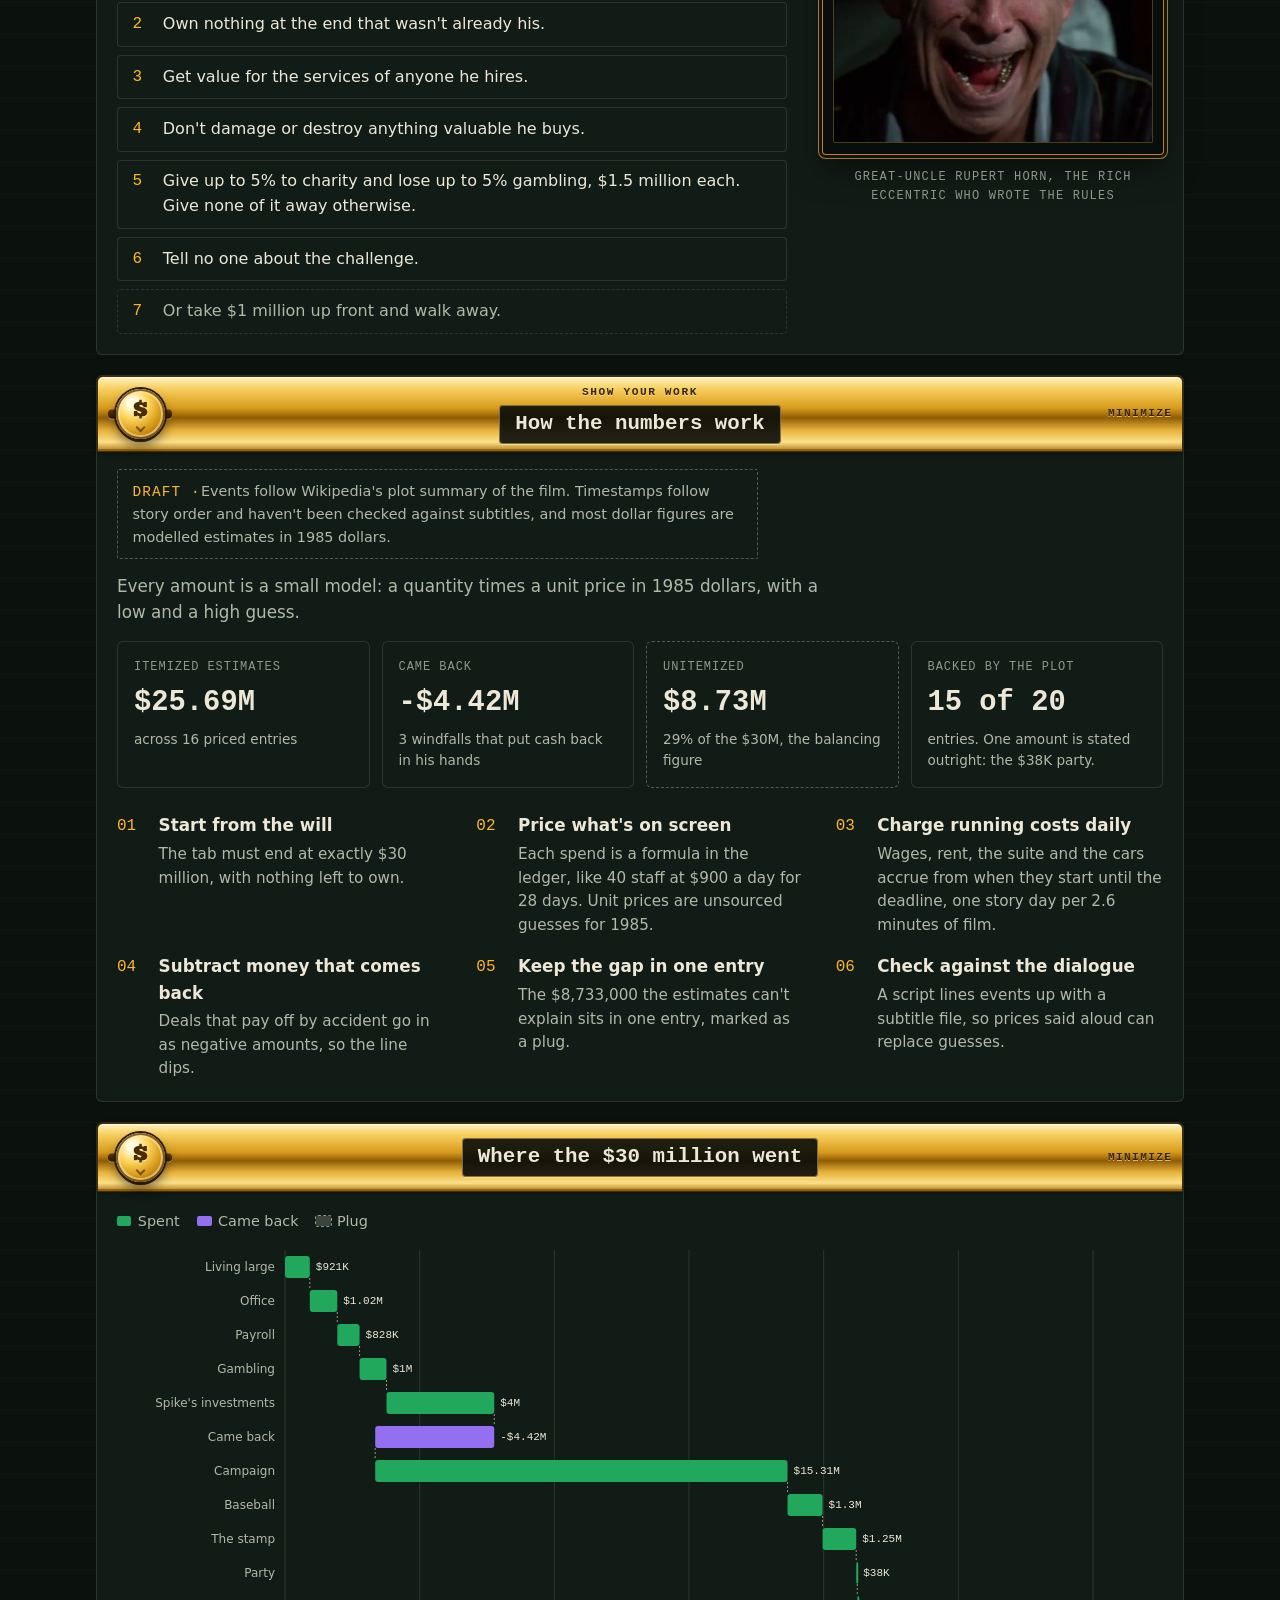
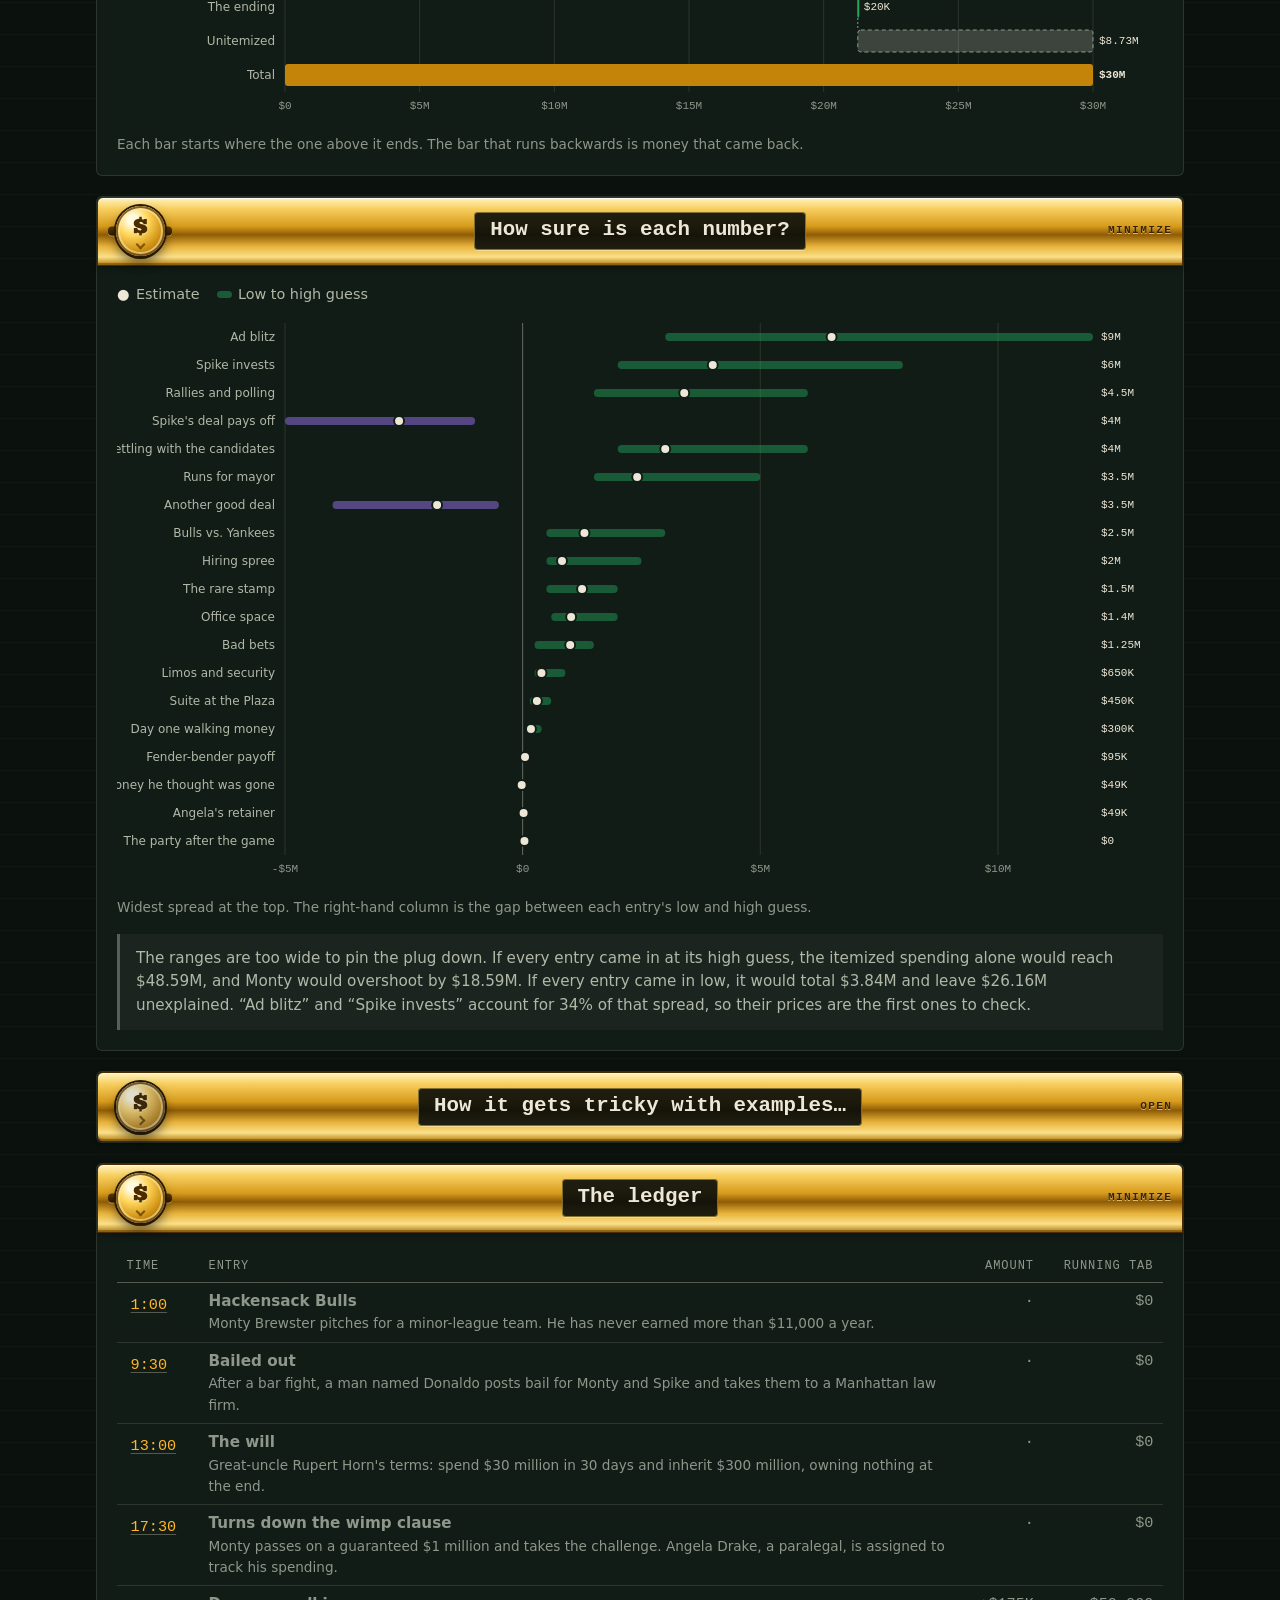
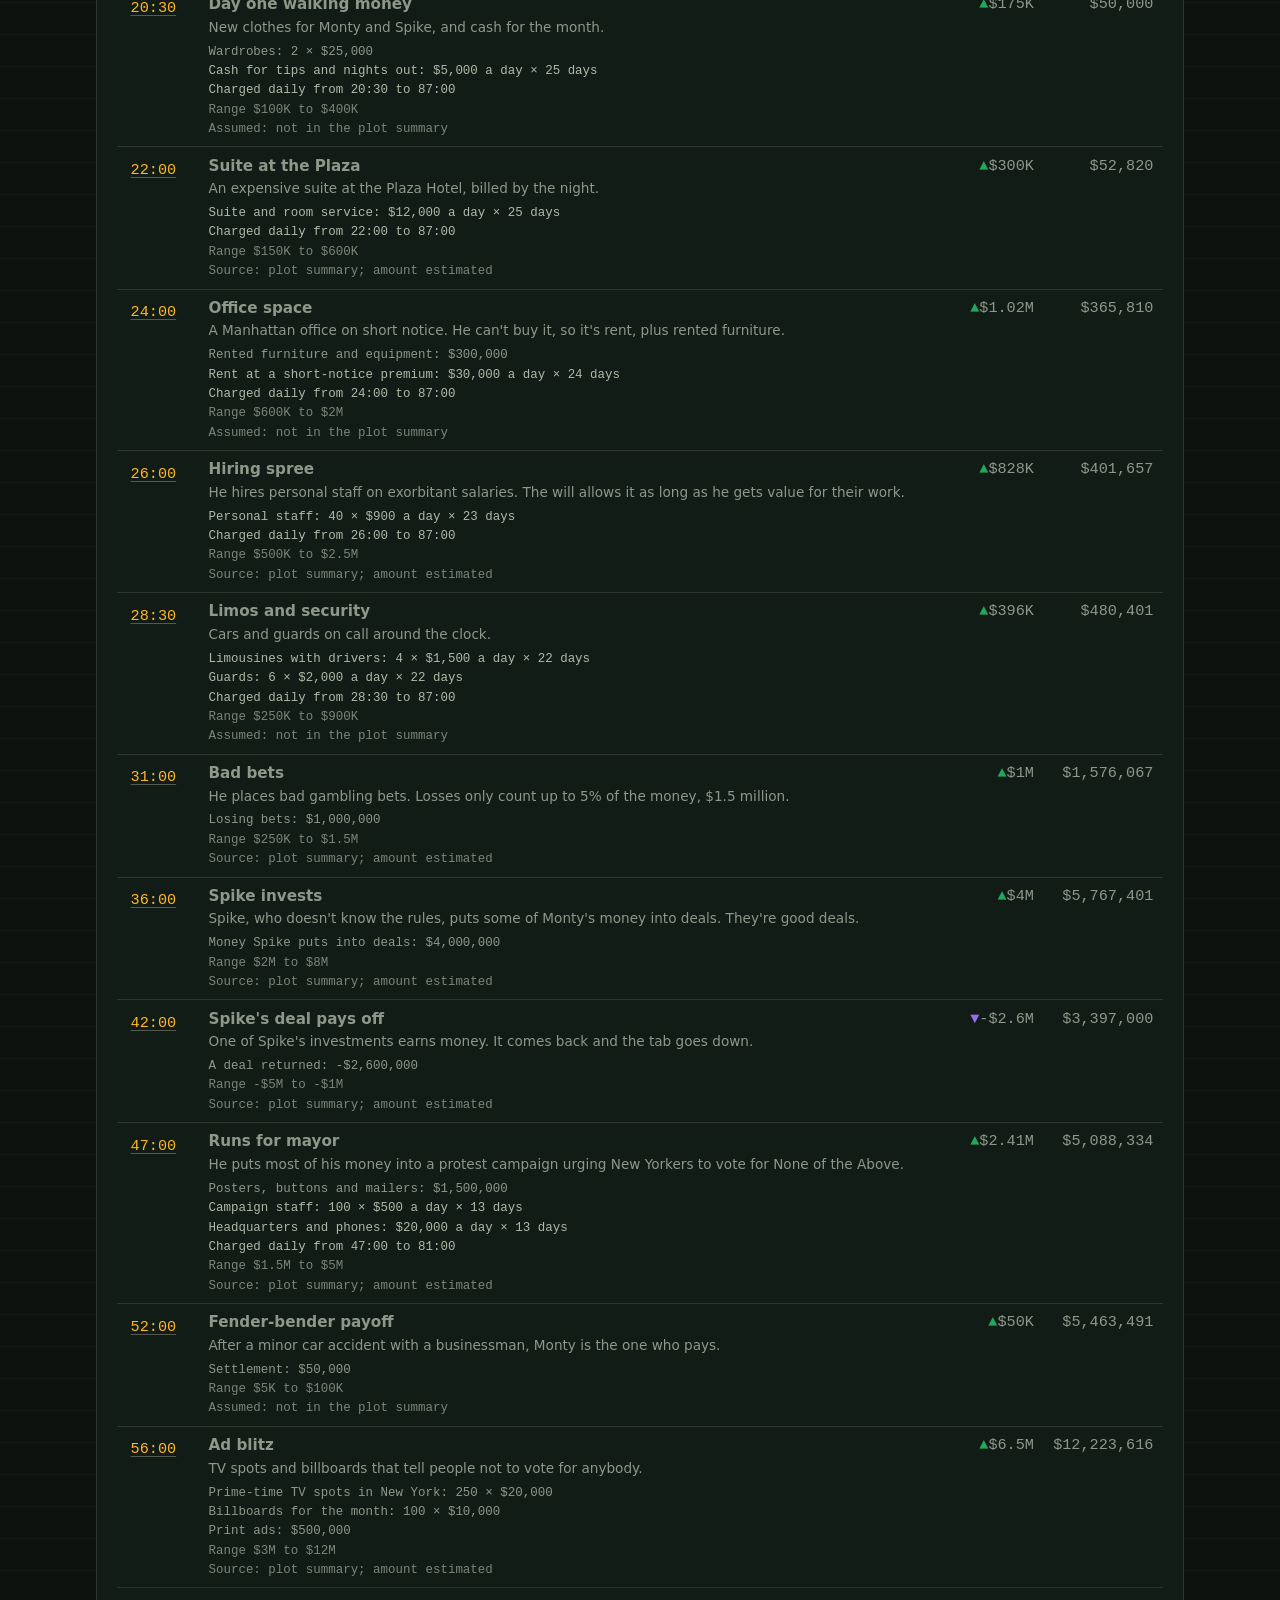
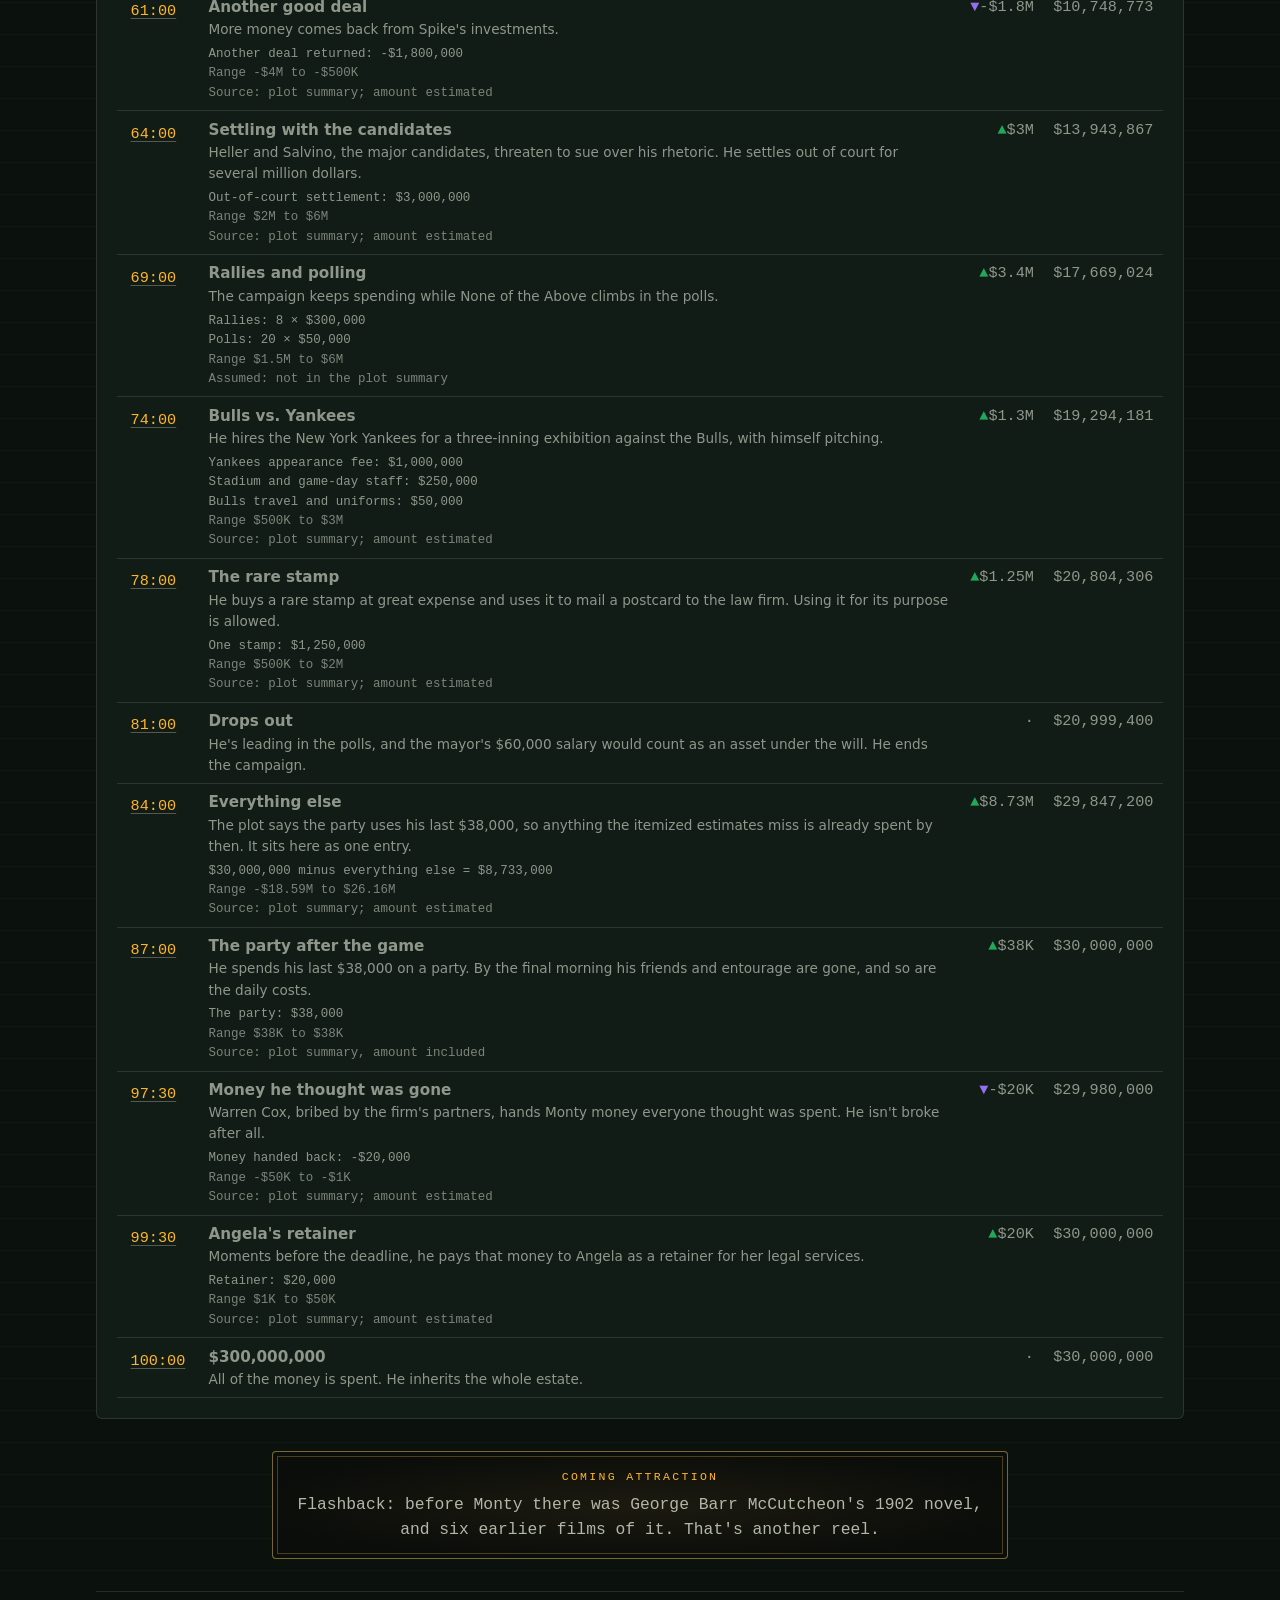
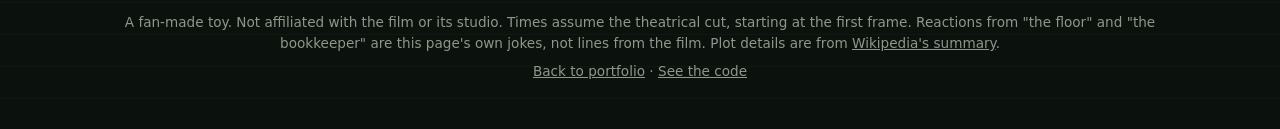
==== commit cdc6549f: "Brewster's Tab: rebuild the ledger on the film's plot; add Something Informative Ledger, from Wikipe" ====
--- a/site/brewster/index.html
+++ b/site/brewster/index.html
@@ -13,13 +13,13 @@
   <meta property="og:url" content="https://djaykurtz.github.io/brewster/">
   <link rel="canonical" href="https://djaykurtz.github.io/brewster/">
   <link rel="icon" href="./mark.svg" type="image/svg+xml">
-  <link rel="stylesheet" href="./styles.css?v=20261116g">
+  <link rel="stylesheet" href="./styles.css?v=20261116h">
   <title>Brewster's Tab</title>
-  <script type="module" src="./js/app.js?v=20261116g"></script>
+  <script type="module" src="./js/app.js?v=20261116h"></script>
 </head>
 <body>
   <header class="topbar">
-    <a class="back" href="/"><span aria-hidden="true">&larr;</span> Portfolio</a>
+    <a class="back" href="/something-informative/"><span aria-hidden="true">&larr;</span> Something Informative</a>
     <span class="tag">Unofficial &middot; draft estimates</span>
   </header>
 
@@ -96,21 +96,22 @@
       <summary class="fold-bar"><h2 id="rulesTitle" class="caps">The rules of the game</h2><span class="cufflink" aria-hidden="true"><span>$</span></span></summary>
       <div class="fold-body rules-layout">
         <div class="rules-text">
-        <p class="method-lede">The will's terms are short, and each one closes off an easy way to spend. Here they are, paraphrased from the film; the exact wording gets checked along with the prices. Try planning the month yourself, then open <a href="#tricky">How it gets tricky</a> further down.</p>
+        <p class="method-lede">The will's terms are short, and each one closes off an easy way to spend. Here they are, paraphrased from the film's plot summary. Try planning the month yourself, then open <a href="#tricky">How it gets tricky</a> further down.</p>
         <ol class="rule-list">
         <li>Spend $30 million in 30 days.</li>
-        <li>Own nothing at the end. Whatever he buys has to be used up or gone.</li>
-        <li>Give no more than 5% to charity and lose no more than 5% gambling. That's $1.5 million each.</li>
-        <li>Don't destroy anything of value just to get rid of it.</li>
-        <li>Tell no one why.</li>
-        <li>Or skip all of it and take $1 million now.</li>
+        <li>Own nothing at the end that wasn't already his.</li>
+        <li>Get value for the services of anyone he hires.</li>
+        <li>Don't damage or destroy anything valuable he buys.</li>
+        <li>Give up to 5% to charity and lose up to 5% gambling, $1.5 million each. Give none of it away otherwise.</li>
+        <li>Tell no one about the challenge.</li>
+        <li>Or take $1 million up front and walk away.</li>
         </ol>
         </div>
         <figure class="still">
           <div class="still-frame">
-            <img src="./img/laugh.jpg" srcset="./img/laugh-430.jpg 430w, ./img/laugh.jpg 860w" sizes="(max-width: 720px) 80vw, 340px" width="860" height="778" loading="lazy" decoding="async" alt="Film still: great-uncle Rupert in a pale bucket hat, laughing with his mouth wide open.">
+            <img src="./img/laugh.jpg" srcset="./img/laugh-430.jpg 430w, ./img/laugh.jpg 860w" sizes="(max-width: 720px) 80vw, 340px" width="860" height="778" loading="lazy" decoding="async" alt="Film still: great-uncle Rupert Horn in a pale bucket hat, laughing with his mouth wide open.">
           </div>
-          <figcaption>Great-uncle Rupert, the rich eccentric who wrote the rules</figcaption>
+          <figcaption>Great-uncle Rupert Horn, the rich eccentric who wrote the rules</figcaption>
         </figure>
       </div>
     </details>
@@ -124,7 +125,7 @@
         <div class="tile"><dt>Itemized estimates</dt><dd data-stat="spent"></dd><p data-stat="spentNote"></p></div>
         <div class="tile"><dt>Came back</dt><dd data-stat="cameBack"></dd><p data-stat="cameBackNote"></p></div>
         <div class="tile tile-plug"><dt>Unitemized</dt><dd data-stat="plug"></dd><p data-stat="plugNote"></p></div>
-        <div class="tile"><dt>Prices from the dialogue</dt><dd data-stat="stated"></dd><p>Waiting on the subtitle check</p></div>
+        <div class="tile"><dt>Backed by the plot</dt><dd data-stat="stated"></dd><p data-stat="statedNote"></p></div>
         </dl>
         <ol class="steps">
         <li><h3>Start from the will</h3><p>The tab must end at exactly $30 million, with nothing left to own.</p></li>
@@ -180,12 +181,12 @@
         <article class="gotcha">
         <h4>Losing on purpose is hard</h4>
         <p>Gambling losses stop counting at $1.5 million, and every win adds to the pile. Long-shot investments look like a way out, but spread enough of them and one comes in. If ten long shots each have a 1-in-10 chance of paying off, the chance that at least one does is about 65%.</p>
-        <p class="in-tab">In the tab: two investments pay off and <span data-stat="cameBackAbs"></span> comes back.</p>
+        <p class="in-tab">In the tab: $1M of bad bets, under the $1.5M cap.</p>
         </article>
         <article class="gotcha">
         <h4>Help makes it worse</h4>
-        <p>He can't explain himself, so anyone trying to help him would try to save him money. A negotiated discount, a returned deposit or a smart tip on a stock all put cash back in his hands.</p>
-        <p class="in-tab">In the tab: not modelled. Every favour would add to the plug.</p>
+        <p>Spike doesn't know the rules, so he does what a good friend would: he invests Monty's money well. Every good deal puts cash back in Monty's hands.</p>
+        <p class="in-tab">In the tab: Spike's deals bring back <span data-stat="spikeBack"></span>.</p>
         </article>
         <article class="gotcha">
         <h4>The money earns money</h4>
@@ -201,6 +202,11 @@
         <h4>Midnight means paid</h4>
         <p>A bill that hasn't been paid by the deadline is cash still sitting in his account. On the last day, every payment has to clear before the clock runs out.</p>
         <p class="in-tab">In the tab: the last <span data-stat="lastPayment"></span> goes out at <span data-stat="lastPaymentTime"></span>.</p>
+        </article>
+        <article class="gotcha">
+        <h4>A paycheck is an asset</h4>
+        <p>Winning the mayor's race would pay $60,000 a year, and a salary he's owed counts as an asset under the will. Being popular becomes a problem.</p>
+        <p class="in-tab">In the tab: he quits the race at 81:00 while leading.</p>
         </article>
         <article class="gotcha">
         <h4>Walking away is a bet too</h4>
@@ -223,8 +229,13 @@
       </div>
     </details>
 
+    <aside class="flashback" aria-label="Coming attraction">
+      <p class="flashback-kicker">Coming attraction</p>
+      <p class="flashback-line">Flashback: before Monty there was George Barr McCutcheon's 1902 novel, and six earlier films of it. That's another reel.</p>
+    </aside>
+
     <footer class="foot">
-      <p>A fan-made toy. Not affiliated with the film or its studio. Times assume the theatrical cut, starting at the first frame. Reactions from "the floor" and "the bookkeeper" are this page's own jokes, not lines from the film.</p>
+      <p>A fan-made toy. Not affiliated with the film or its studio. Times assume the theatrical cut, starting at the first frame. Reactions from "the floor" and "the bookkeeper" are this page's own jokes, not lines from the film. Plot details are from <a href="https://en.wikipedia.org/wiki/Brewster%27s_Millions_(1985_film)">Wikipedia's summary</a>.</p>
       <p><a href="/">Back to portfolio</a> &middot; <a href="https://github.com/djaykurtz/djaykurtz.github.io/tree/main/site/brewster">See the code</a></p>
     </footer>
   </main>
--- a/site/brewster/styles.css
+++ b/site/brewster/styles.css
@@ -381,6 +381,15 @@
   .still { max-width: 300px; }
 }
 
+/* ---------- flashback teaser ---------- */
+.flashback {
+  margin: 2rem auto 0; max-width: 46rem; padding: 1rem 1.4rem; text-align: center;
+  border: 1px solid rgba(255, 214, 92, .45); border-radius: 4px; background: radial-gradient(ellipse at center, #1c1a10, #0b0d0a 75%);
+  box-shadow: inset 0 0 0 4px #0b0d0a, inset 0 0 0 5px rgba(255, 214, 92, .25);
+}
+.flashback-kicker { font-family: var(--mono); font-size: .72rem; letter-spacing: .2em; text-transform: uppercase; color: var(--led); }
+.flashback-line { margin-top: .35rem; font-family: var(--serif); font-size: 1.02rem; color: var(--ink-soft); }
+
 .foot { margin-top: 2rem; padding-top: 1.25rem; border-top: 1px solid var(--line); color: var(--ink-dim); font-size: .85rem; text-align: center; }
 .foot p + p { margin-top: .4rem; }
 
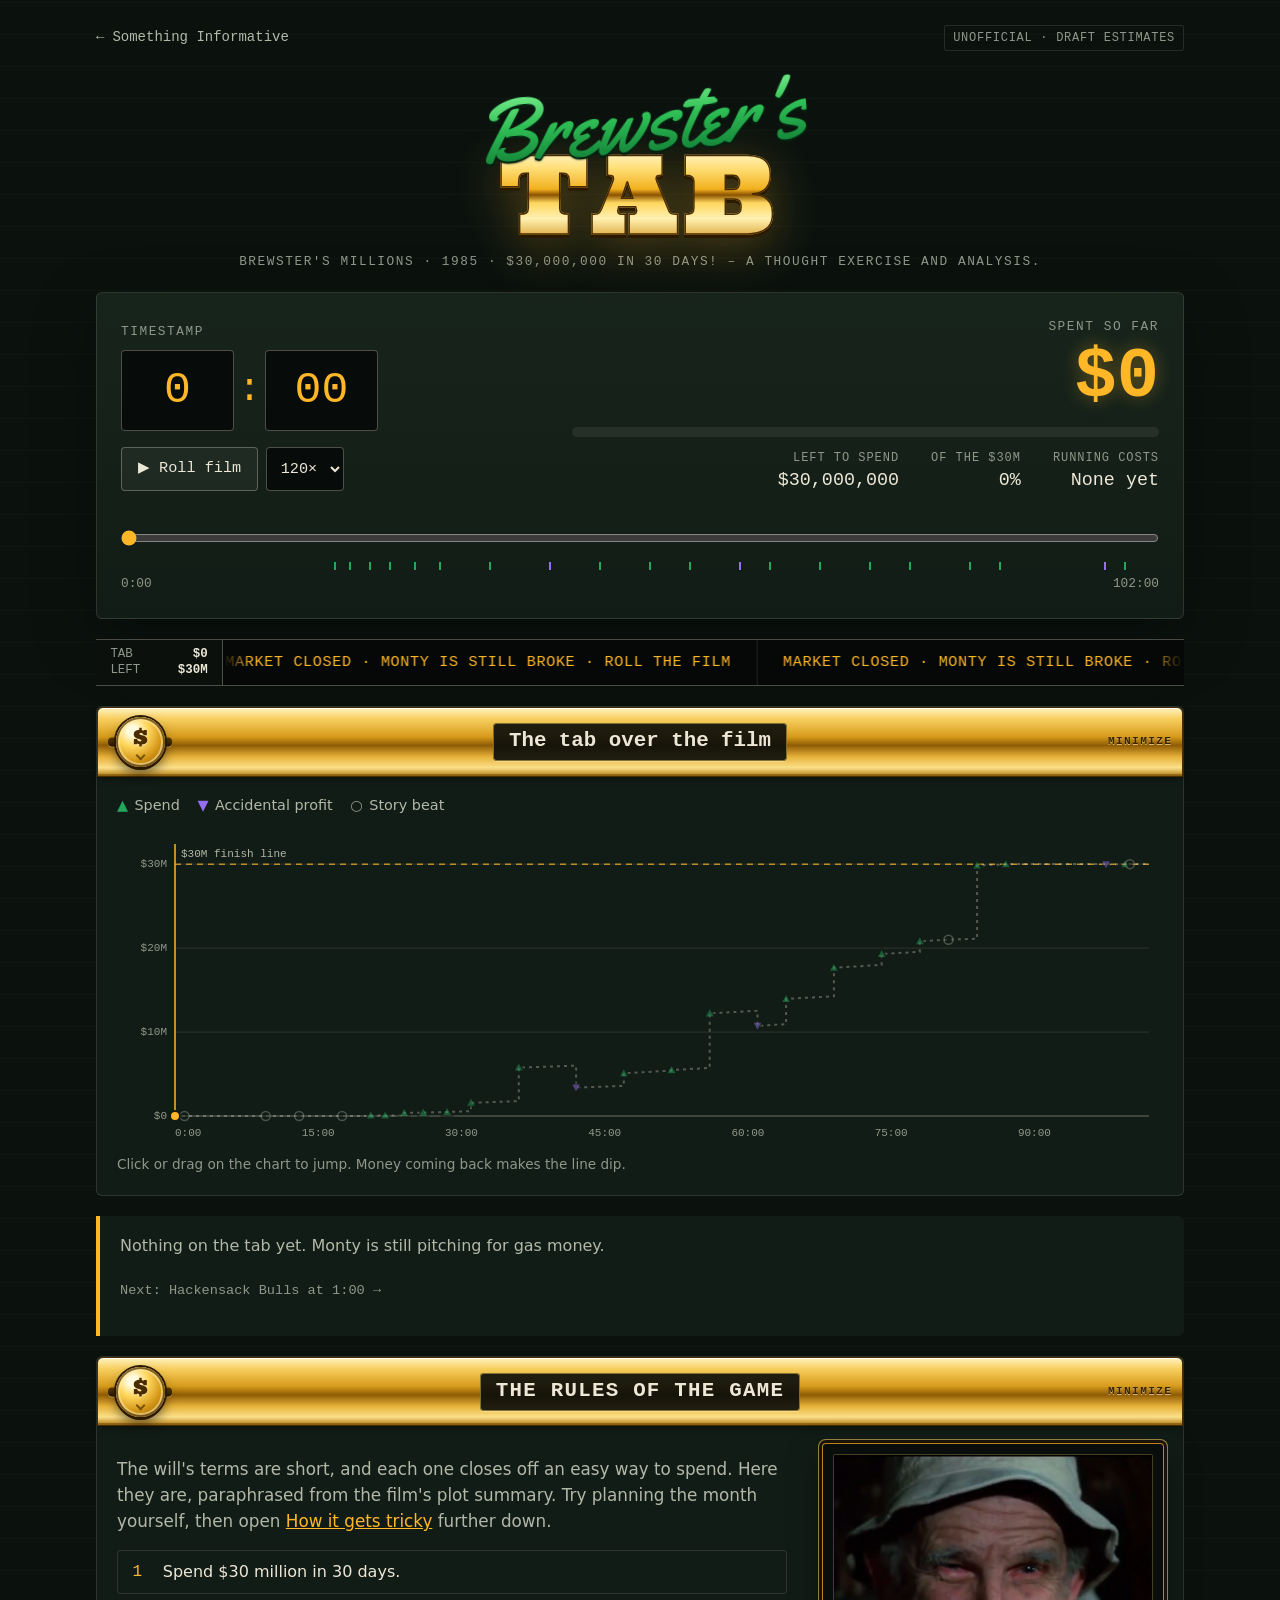
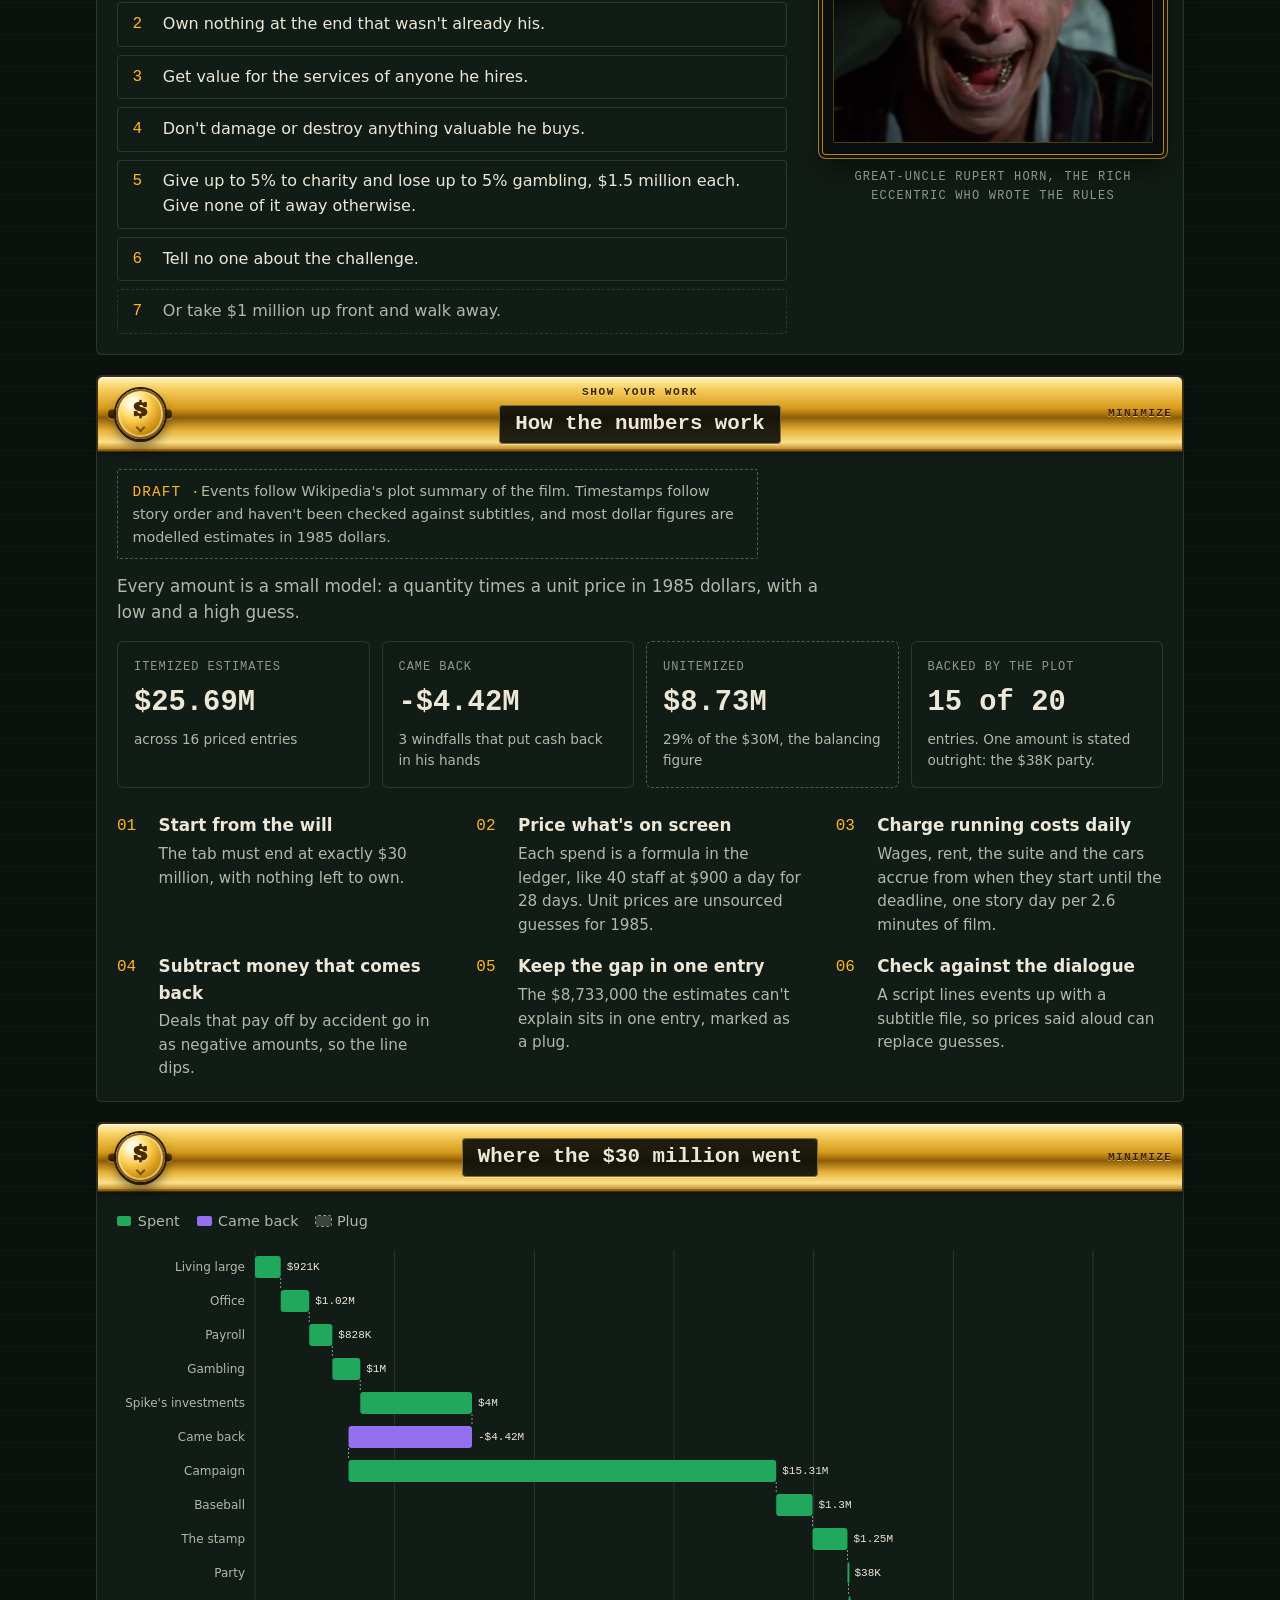
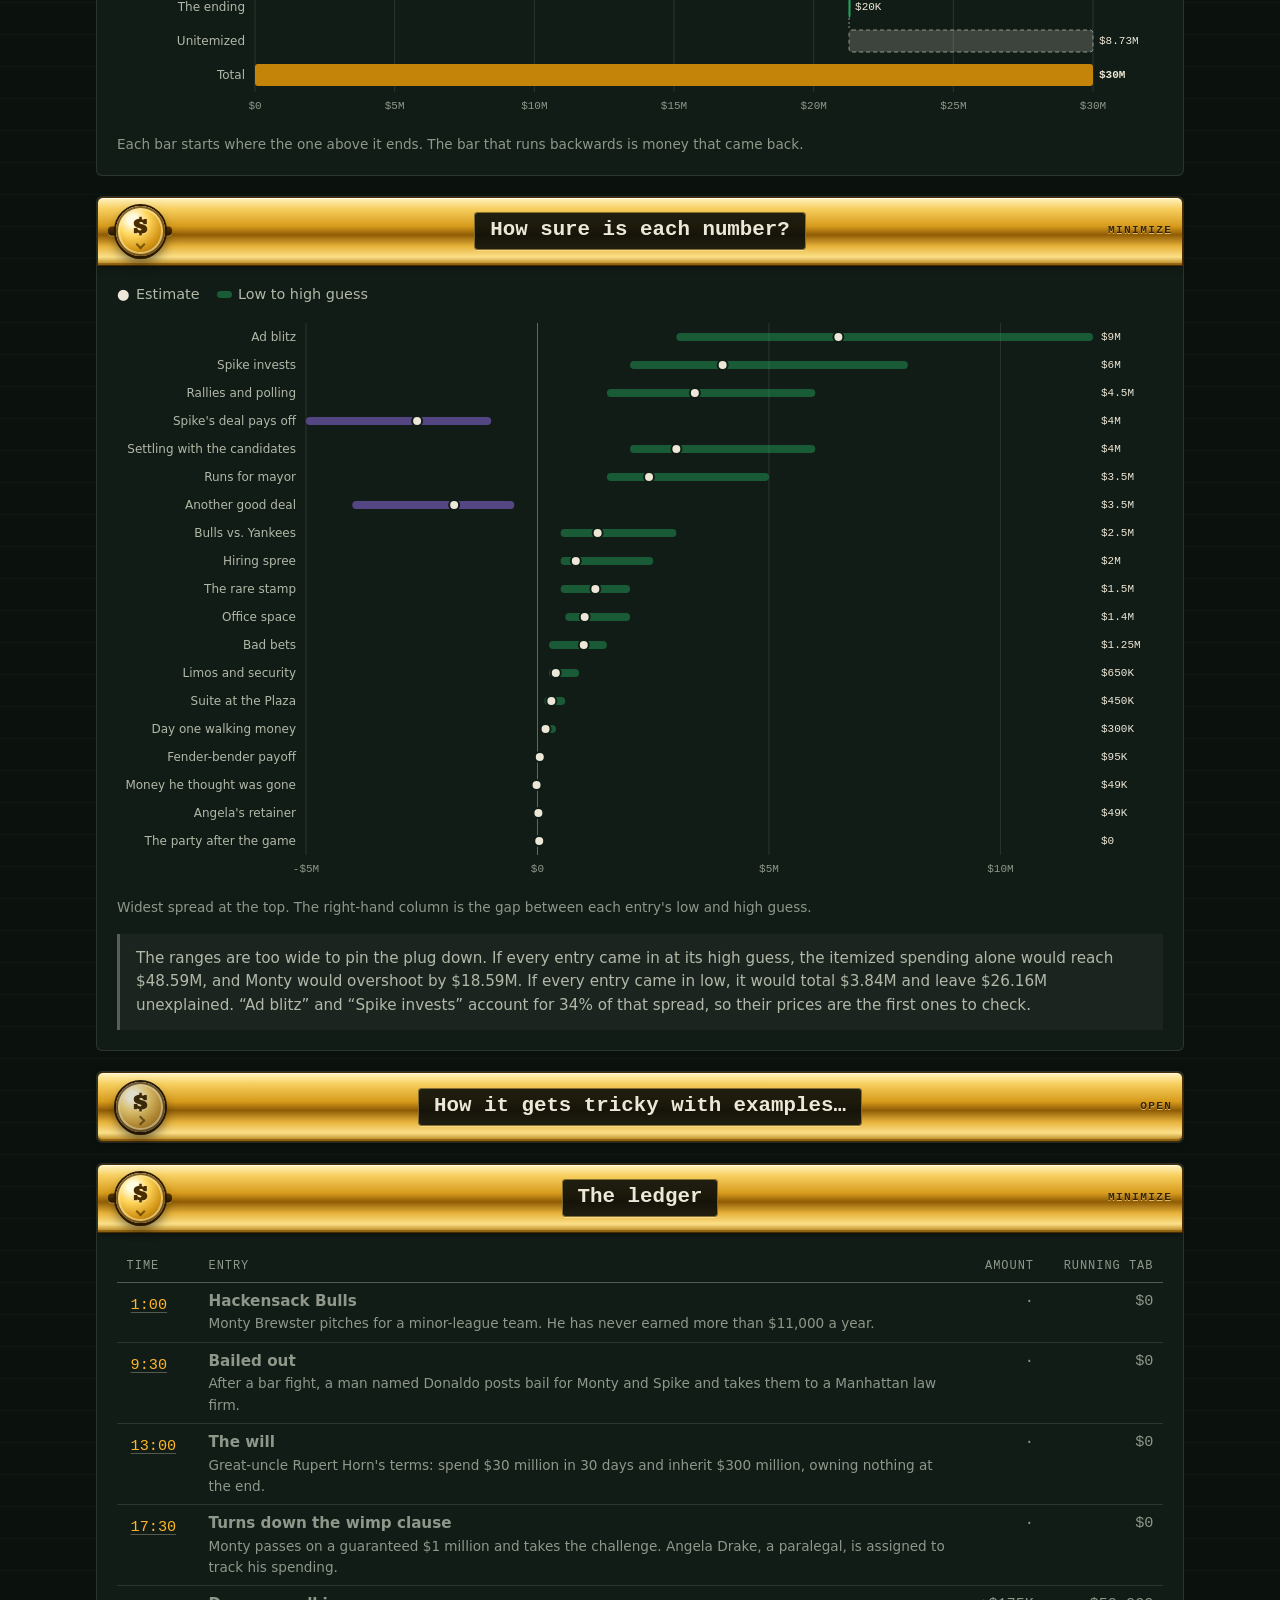
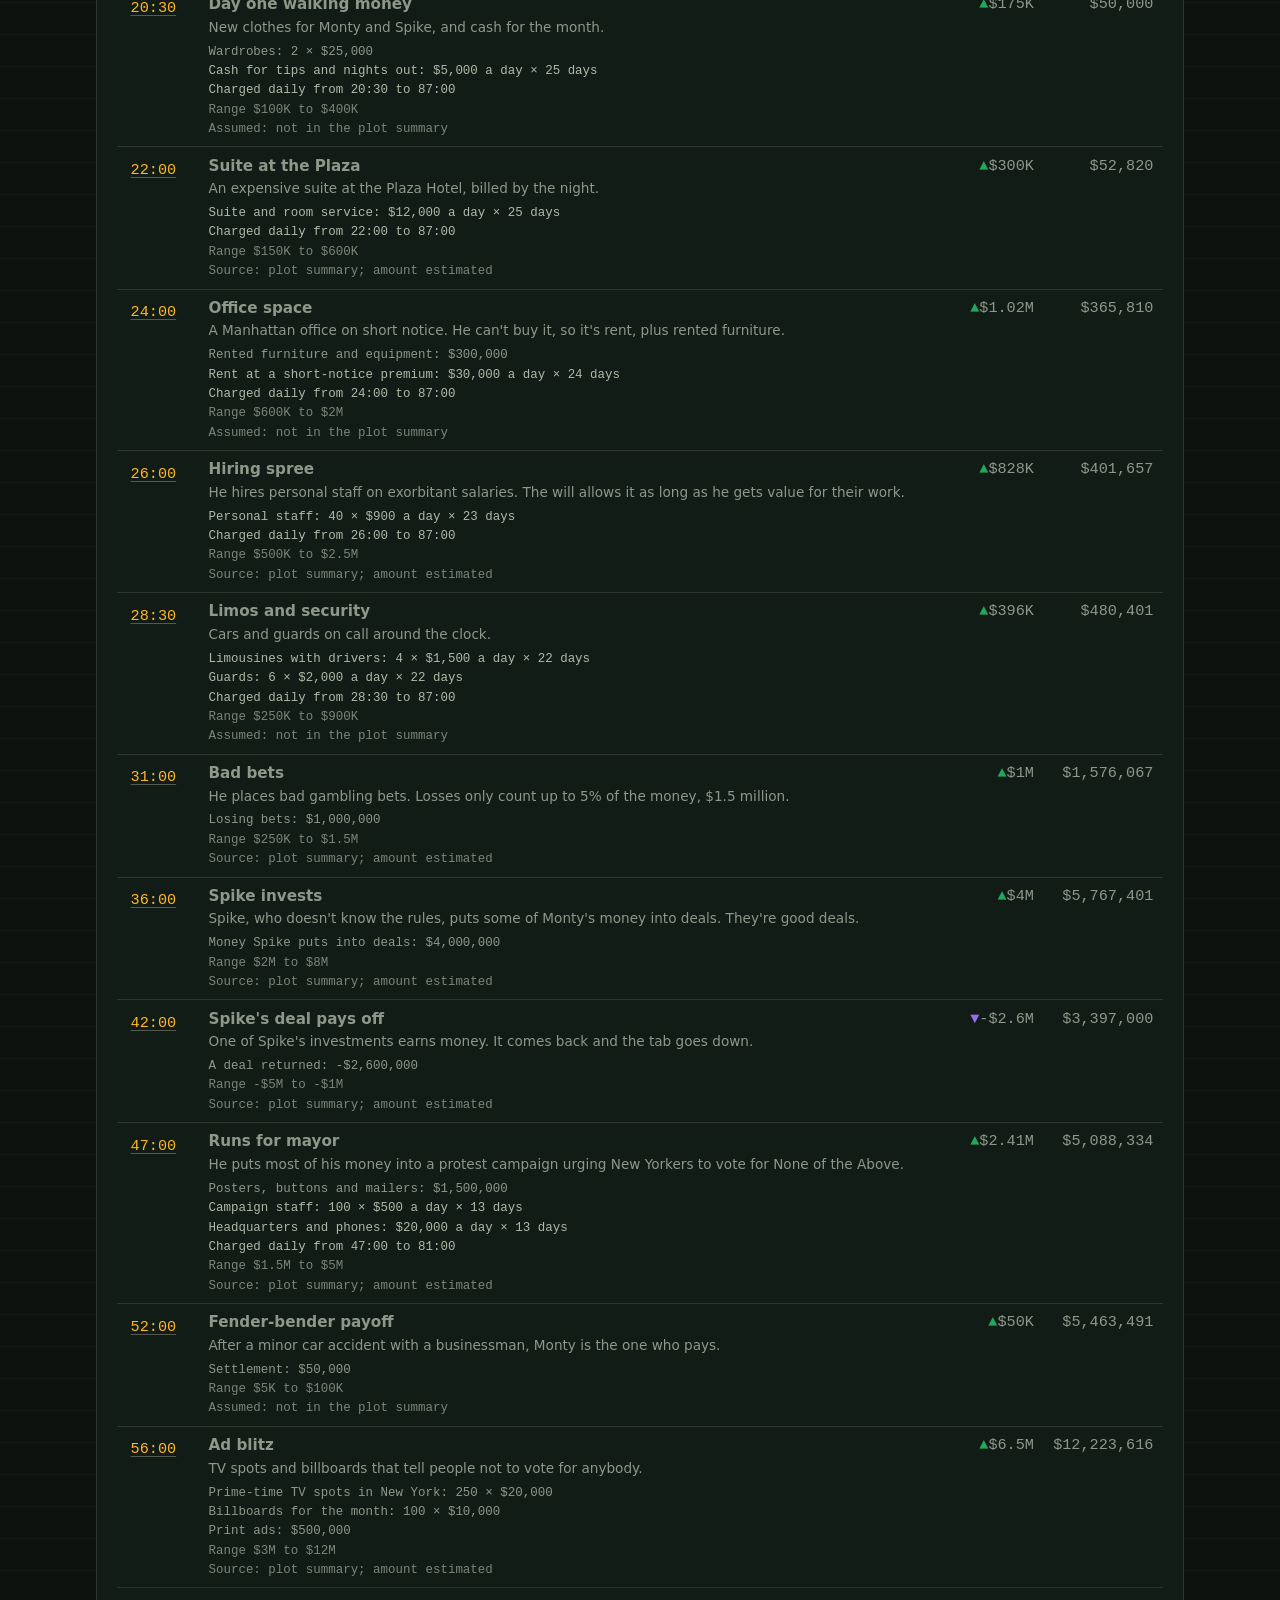
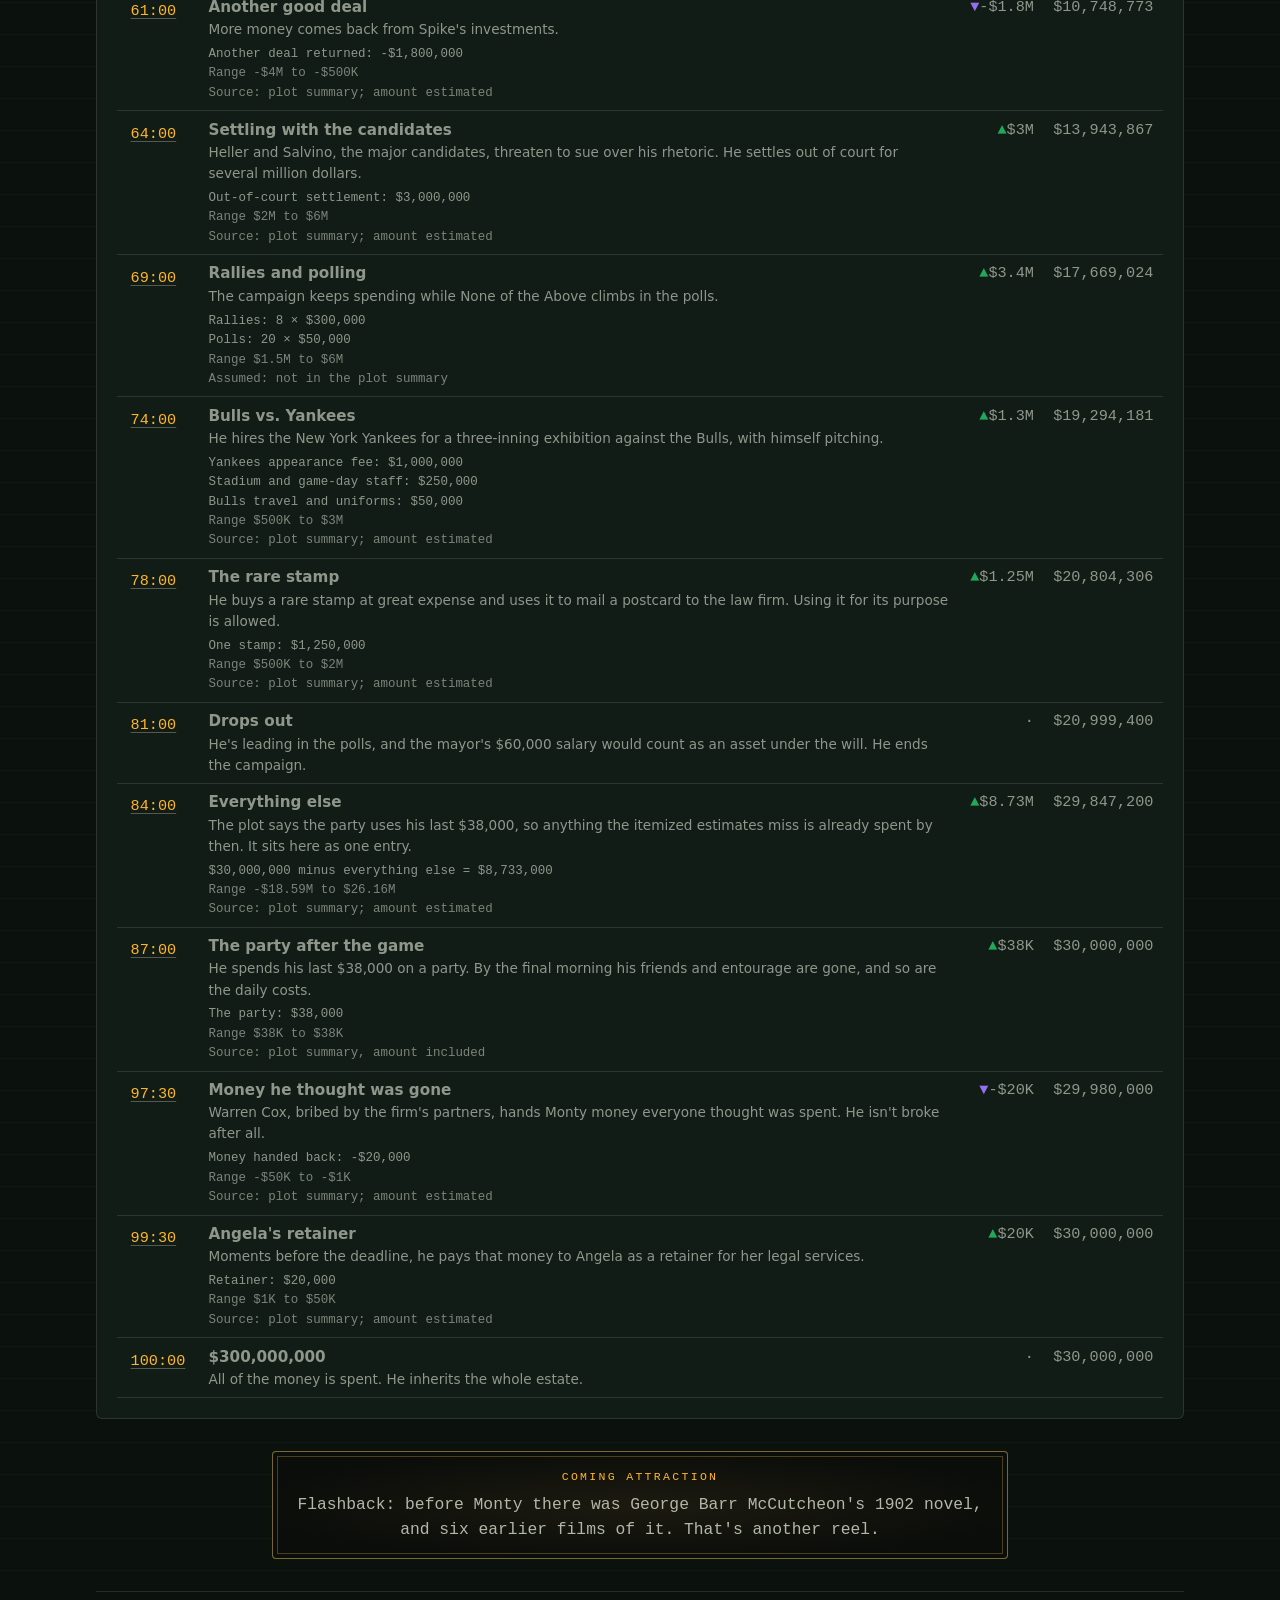
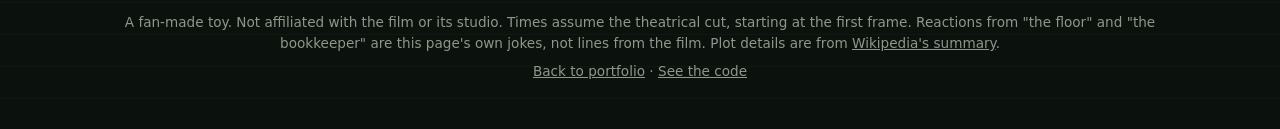
==== commit a53445aa: "Brewster's Tab: chart labels never get cut off On phones, waterfall and range-chart labels sit on th" ====
--- a/site/brewster/index.html
+++ b/site/brewster/index.html
@@ -13,9 +13,9 @@
   <meta property="og:url" content="https://djaykurtz.github.io/brewster/">
   <link rel="canonical" href="https://djaykurtz.github.io/brewster/">
   <link rel="icon" href="./mark.svg" type="image/svg+xml">
-  <link rel="stylesheet" href="./styles.css?v=20261116h">
+  <link rel="stylesheet" href="./styles.css?v=20261116i">
   <title>Brewster's Tab</title>
-  <script type="module" src="./js/app.js?v=20261116h"></script>
+  <script type="module" src="./js/app.js?v=20261116i"></script>
 </head>
 <body>
   <header class="topbar">
--- a/site/brewster/styles.css
+++ b/site/brewster/styles.css
@@ -250,7 +250,7 @@
 .swatch-range { background: rgba(34, 168, 93, .45); height: .45rem; border-radius: 4px; }
 .key-dot { color: var(--ink); }
 
-.row-label { fill: var(--ink-soft); font-size: 12px; }
+.row-label { fill: var(--ink-soft); font-size: 12px; paint-order: stroke; stroke: var(--panel); stroke-width: 4px; stroke-linejoin: round; }
 .row-value { fill: var(--ink); font-family: var(--mono); font-size: 11px; }
 .row-total { font-weight: 700; }
 .hit { fill: transparent; }
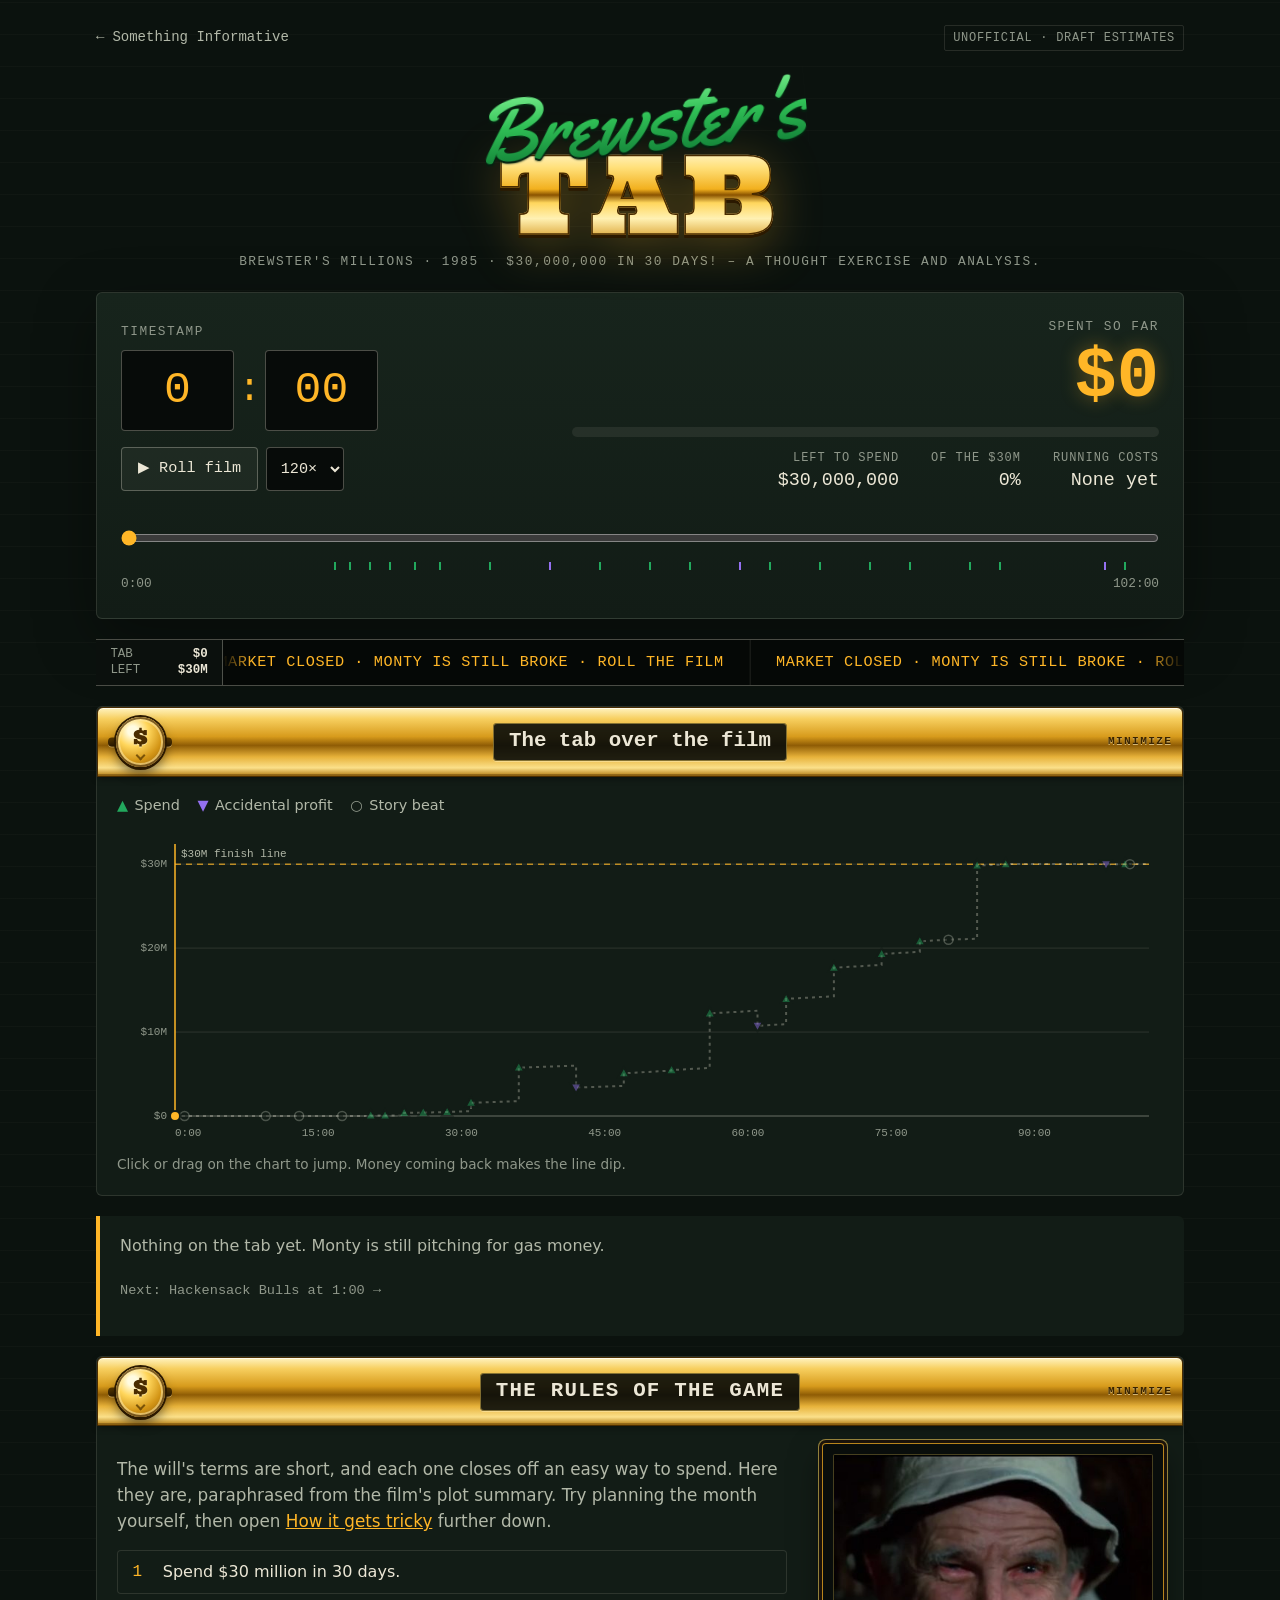
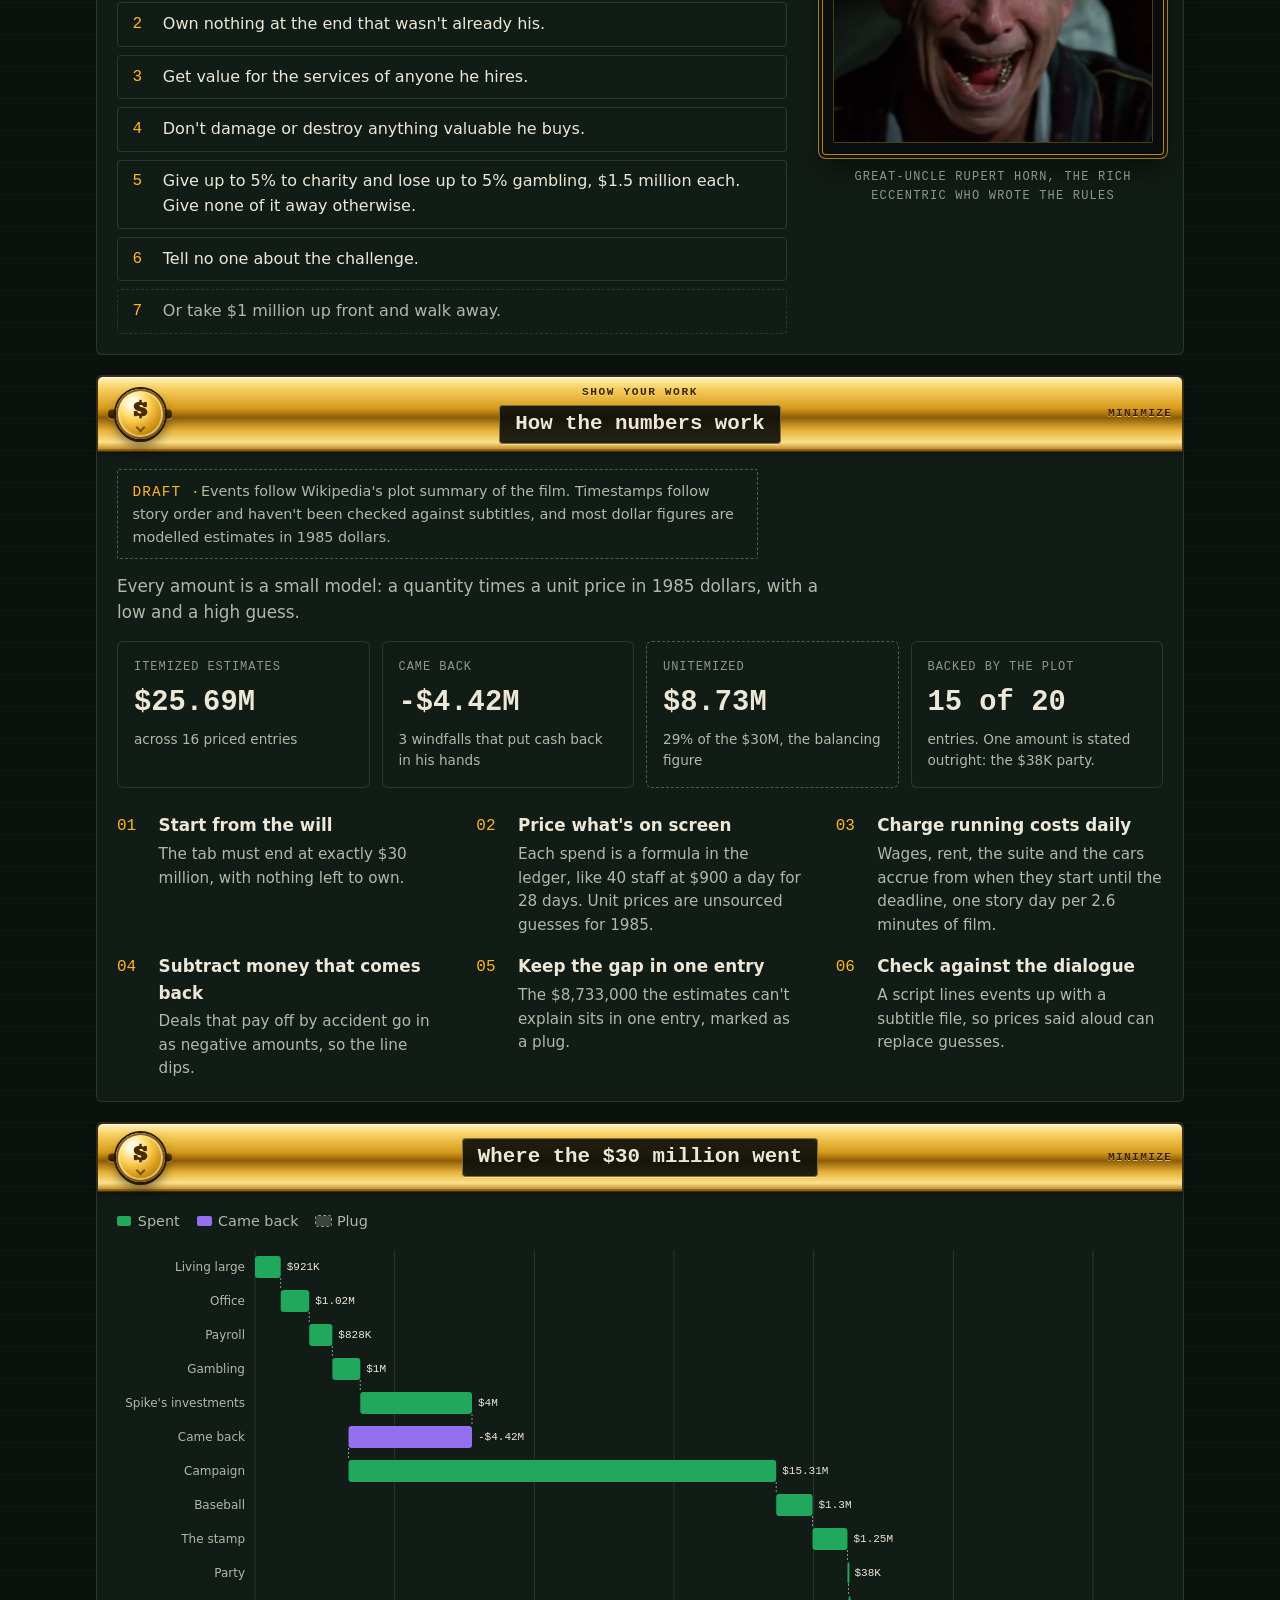
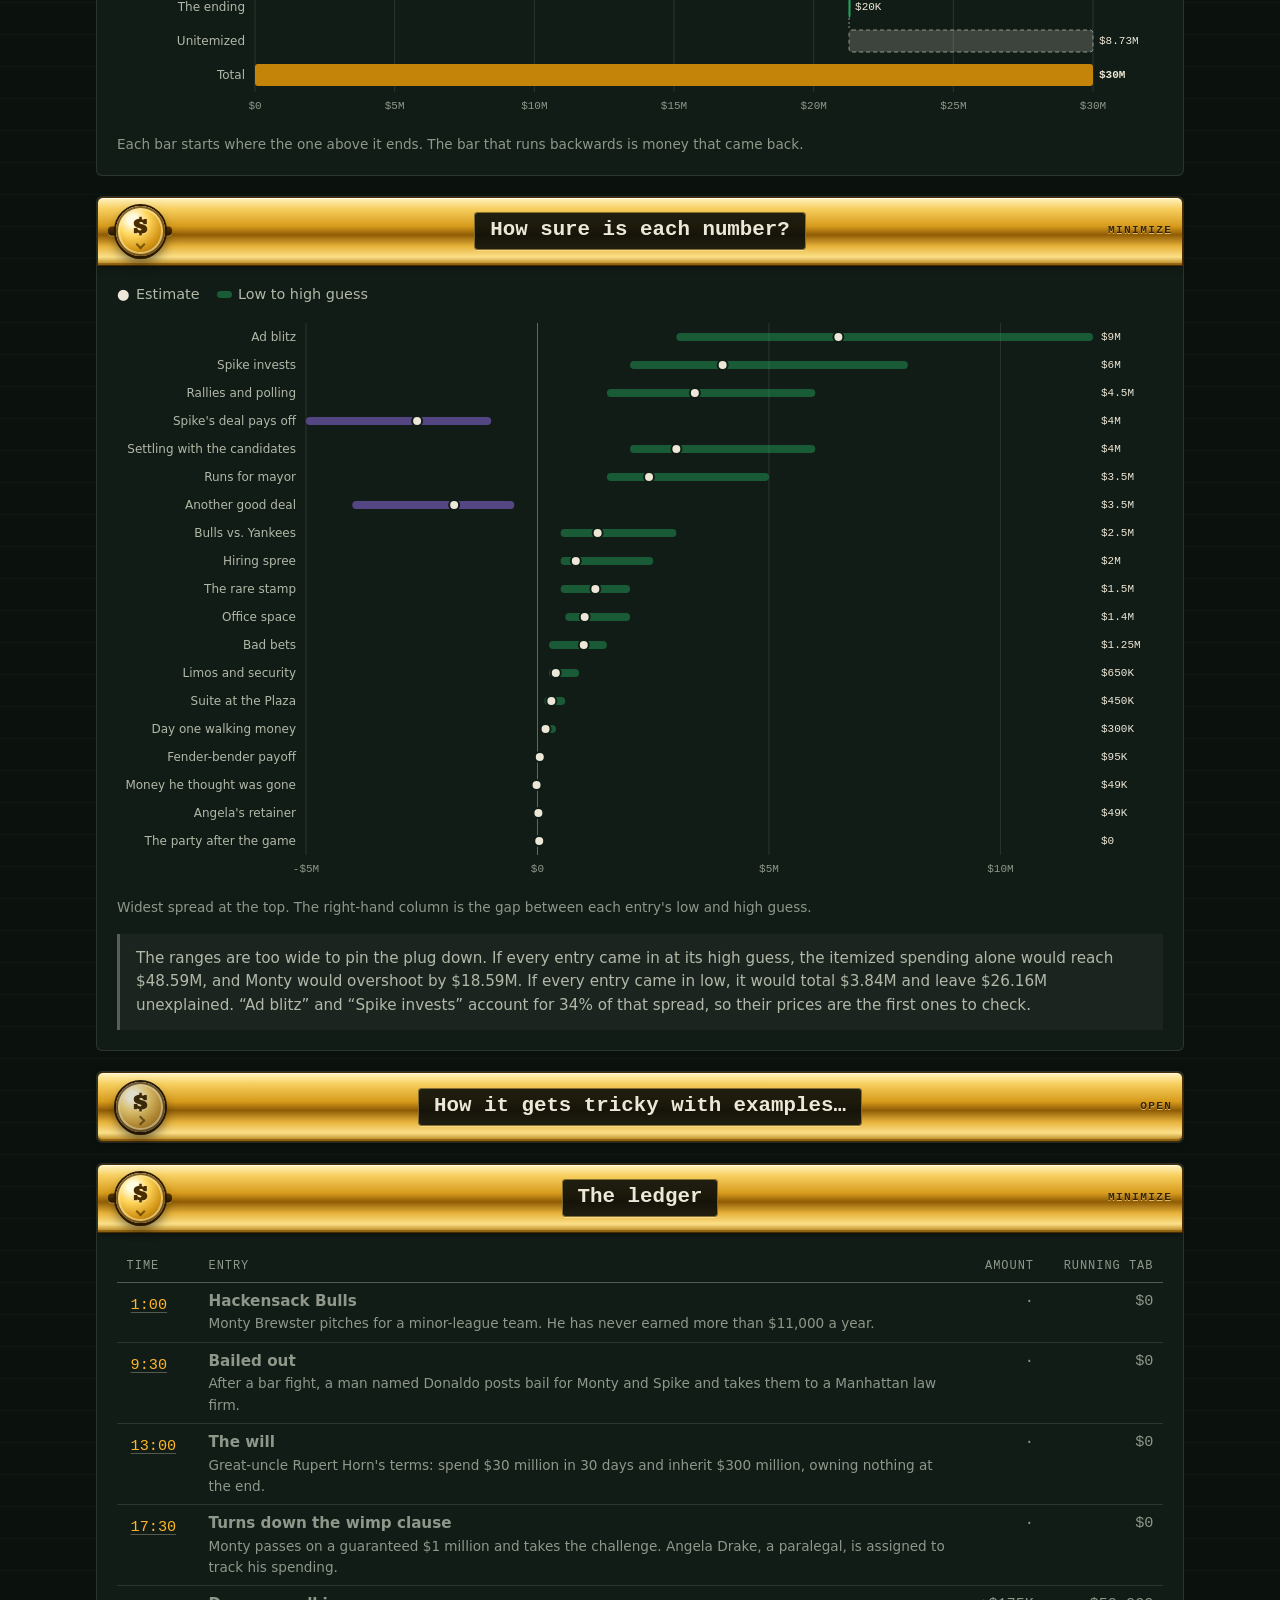
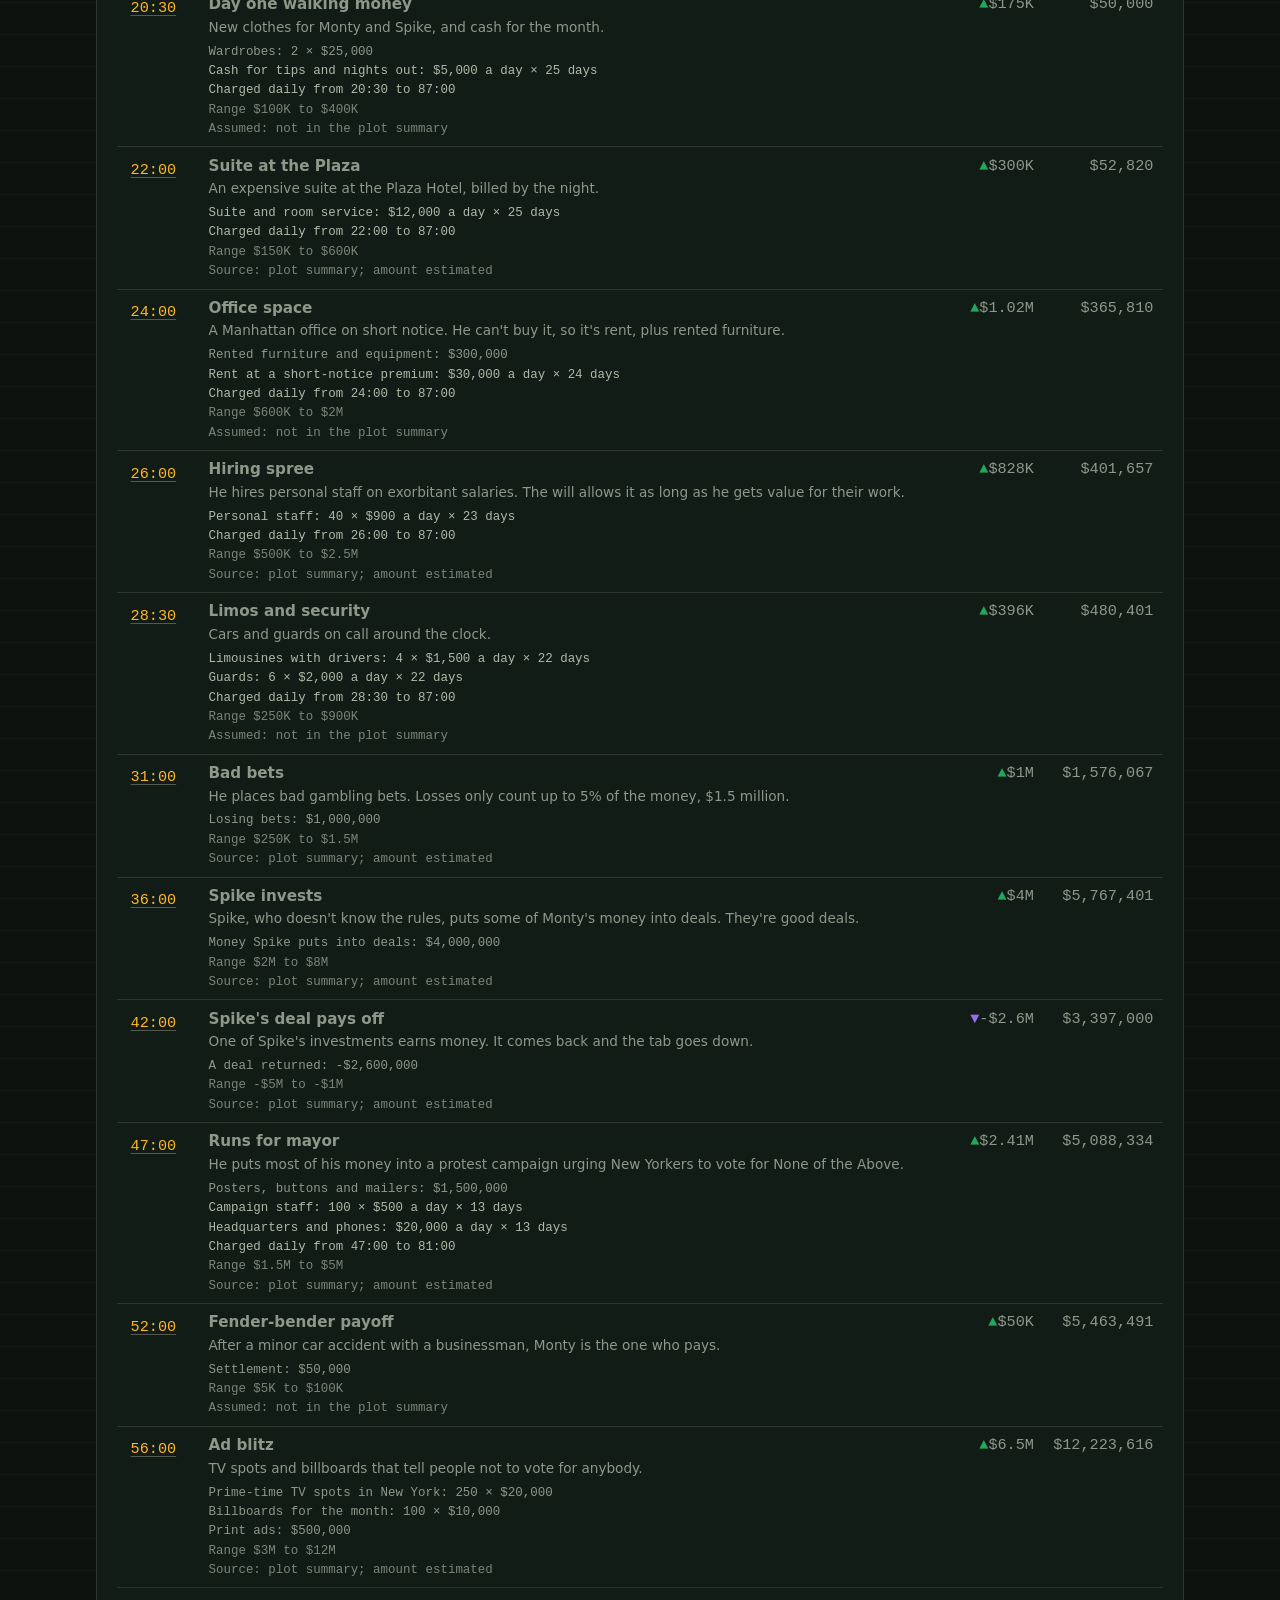
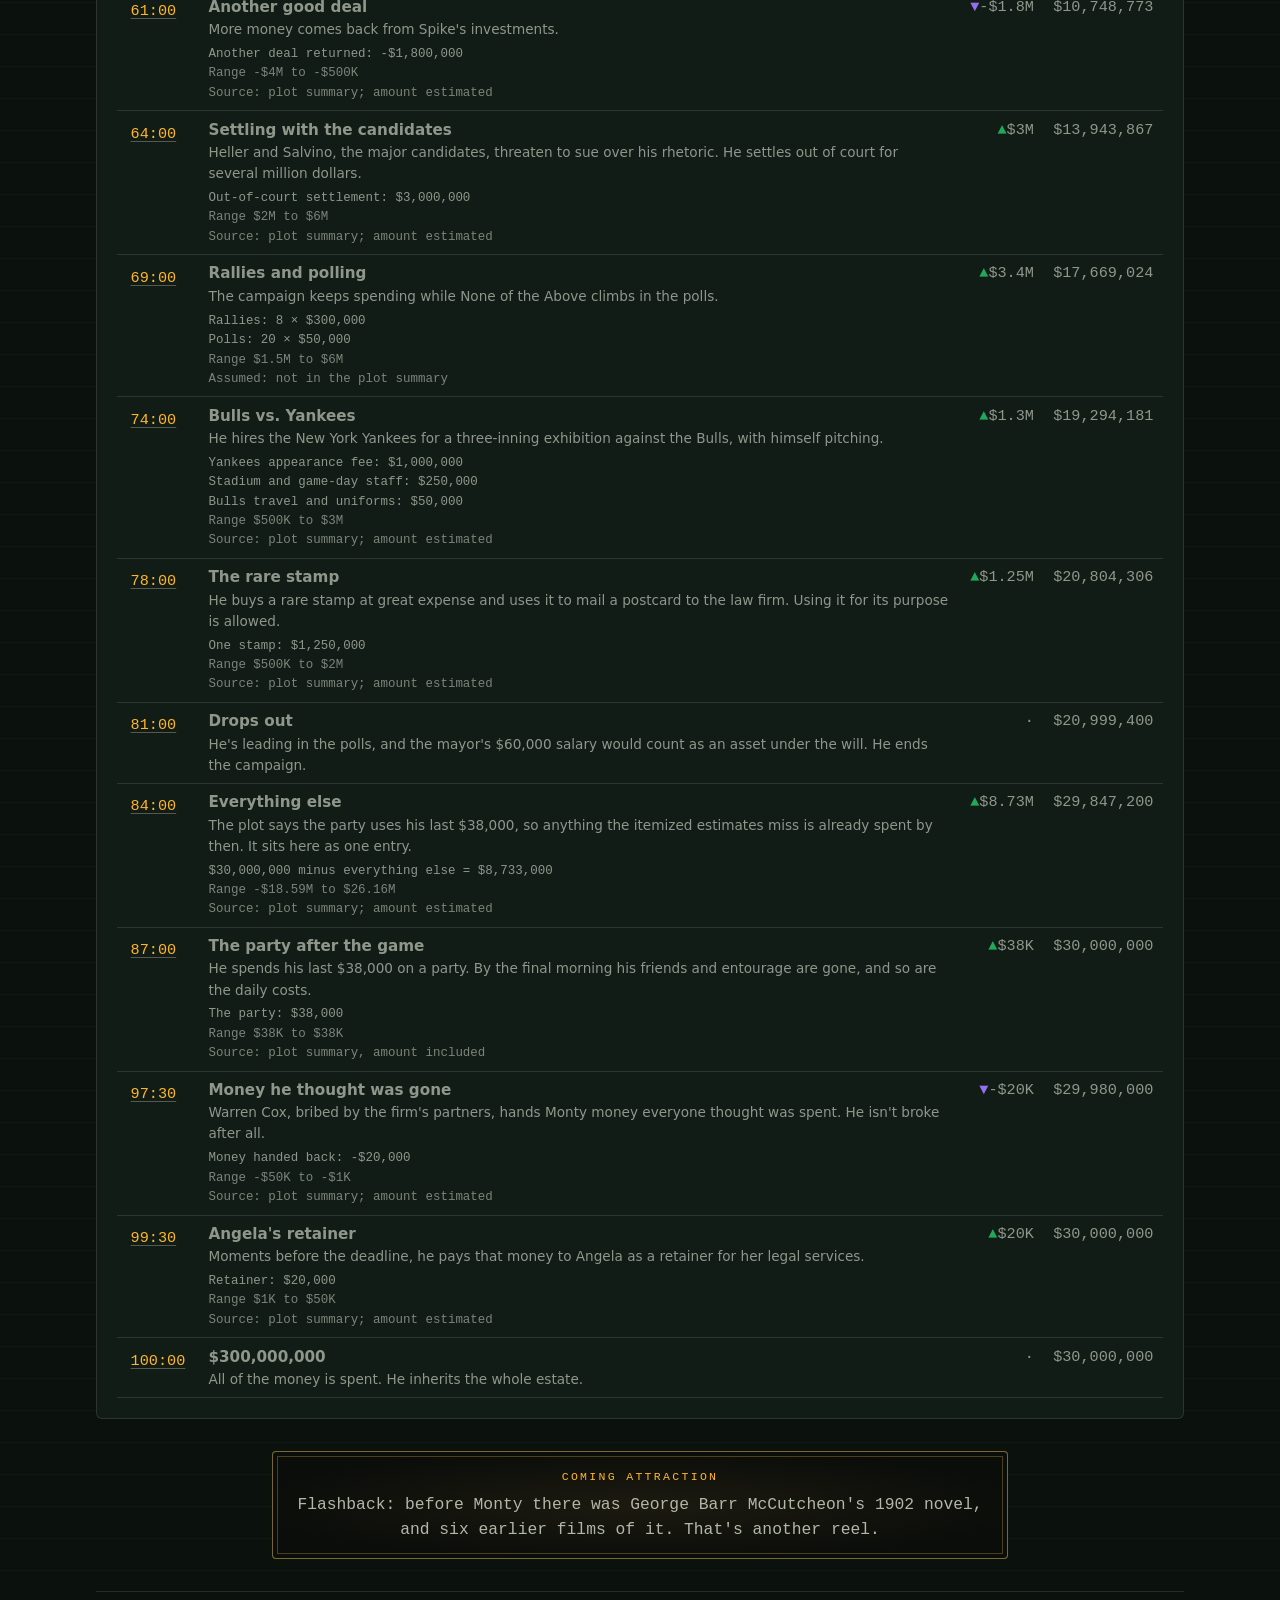
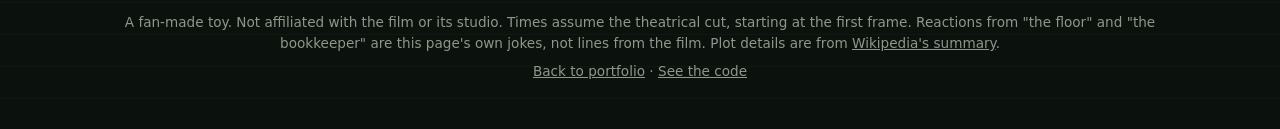
==== commit 17959105: "Brewster's Tab: add 'Why not just buy ads?' to the tricky cards Ads are used up as they air, so they" ====
--- a/site/brewster/index.html
+++ b/site/brewster/index.html
@@ -13,9 +13,9 @@
   <meta property="og:url" content="https://djaykurtz.github.io/brewster/">
   <link rel="canonical" href="https://djaykurtz.github.io/brewster/">
   <link rel="icon" href="./mark.svg" type="image/svg+xml">
-  <link rel="stylesheet" href="./styles.css?v=20261116i">
+  <link rel="stylesheet" href="./styles.css?v=20261116j">
   <title>Brewster's Tab</title>
-  <script type="module" src="./js/app.js?v=20261116i"></script>
+  <script type="module" src="./js/app.js?v=20261116j"></script>
 </head>
 <body>
   <header class="topbar">
@@ -196,7 +196,12 @@
         <article class="gotcha">
         <h4>A million a day</h4>
         <p>Thirty million in thirty days is $1 million a day, $41,667 an hour, or $11.57 a second, through every night he sleeps. Few purchases move money that fast, so a handful of big items carry most of the load.</p>
-        <p class="in-tab">In the tab: the campaign alone is <span data-stat="campaign"></span>.</p>
+        <p class="in-tab">In the tab: running costs peak at <span data-stat="peakRate"></span> a day.</p>
+        </article>
+        <article class="gotcha">
+        <h4>Why not just buy ads?</h4>
+        <p>Airtime is used up the moment it airs, so ads look like the perfect loophole, and the film agrees: Monty throws most of his money at the campaign. Three things push back. There are only so many prime-time slots in 30 days. Since 1971, stations have had to sell candidates airtime at their lowest rate before an election, so he can't overpay. And the will says he has to get value for the services he pays for.</p>
+        <p class="in-tab">In the tab: <span data-stat="adBlitz"></span> of ads inside a campaign of <span data-stat="campaign"></span>.</p>
         </article>
         <article class="gotcha">
         <h4>Midnight means paid</h4>
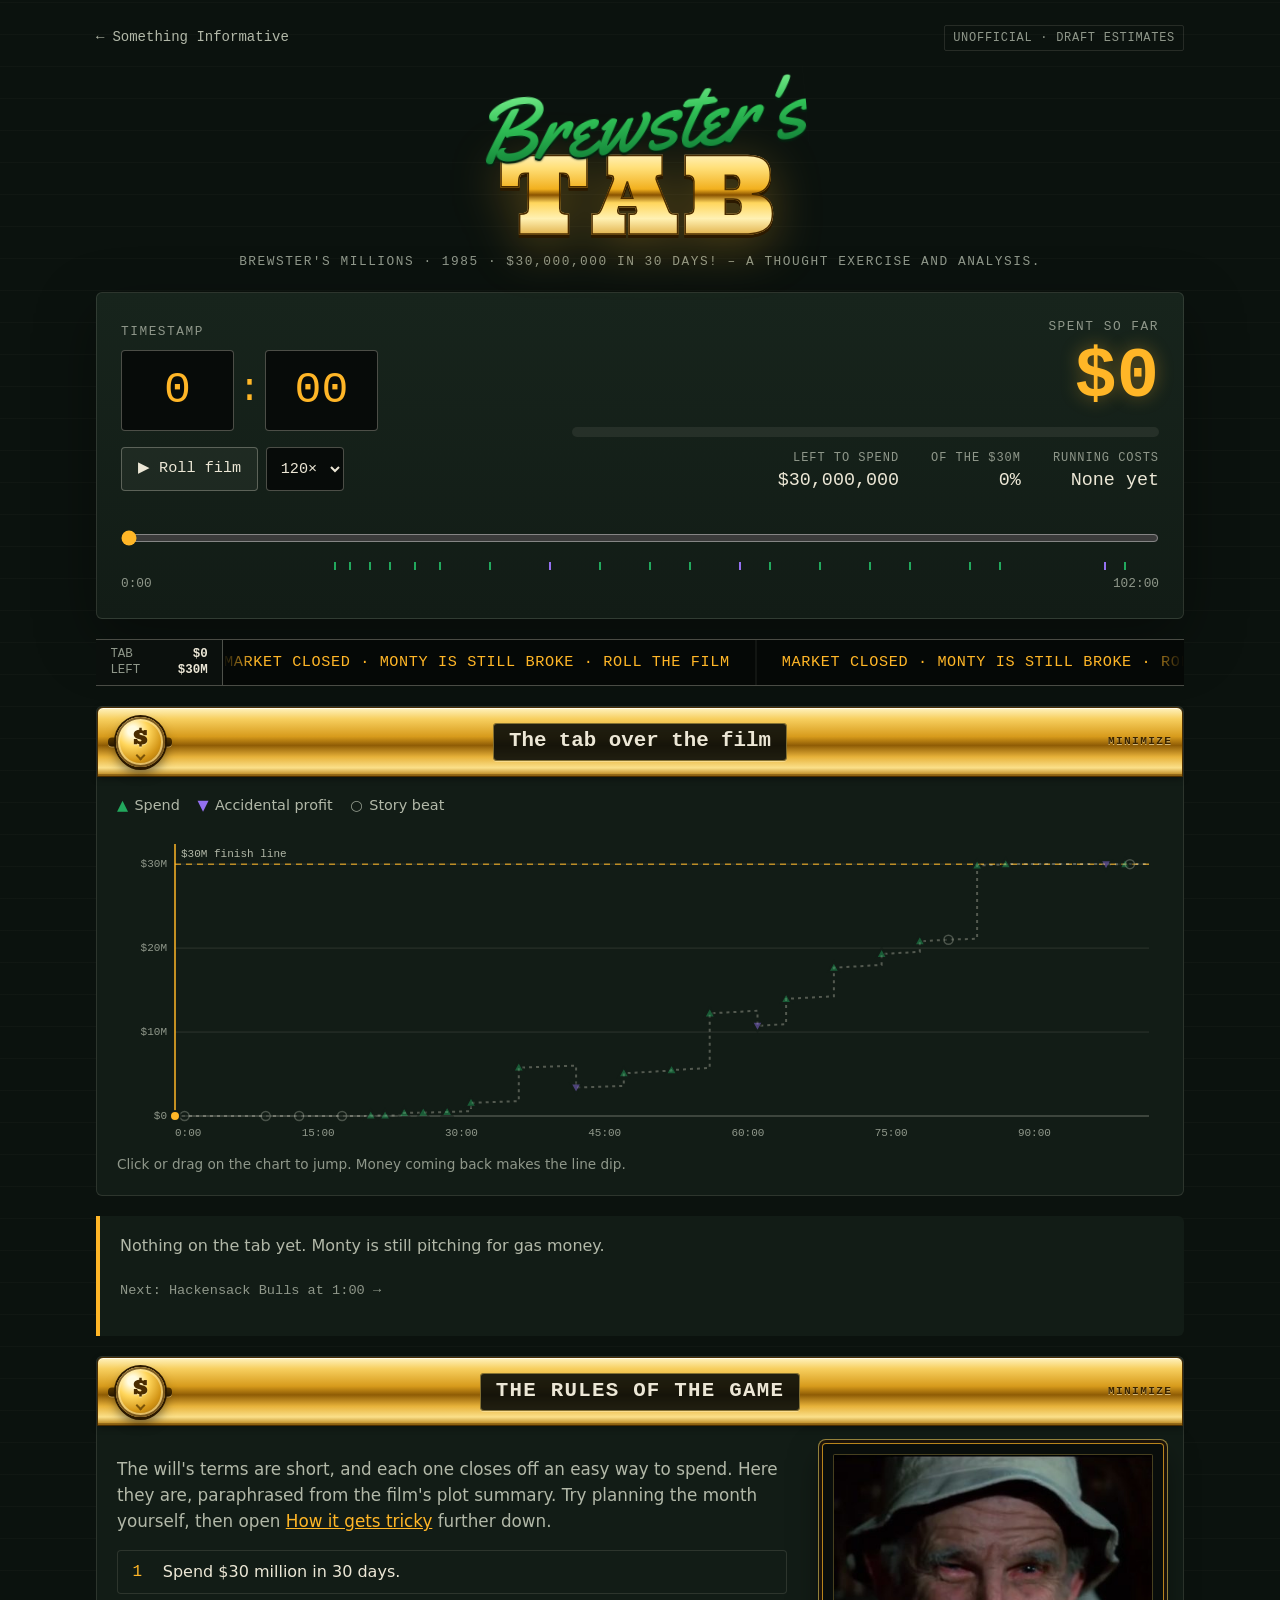
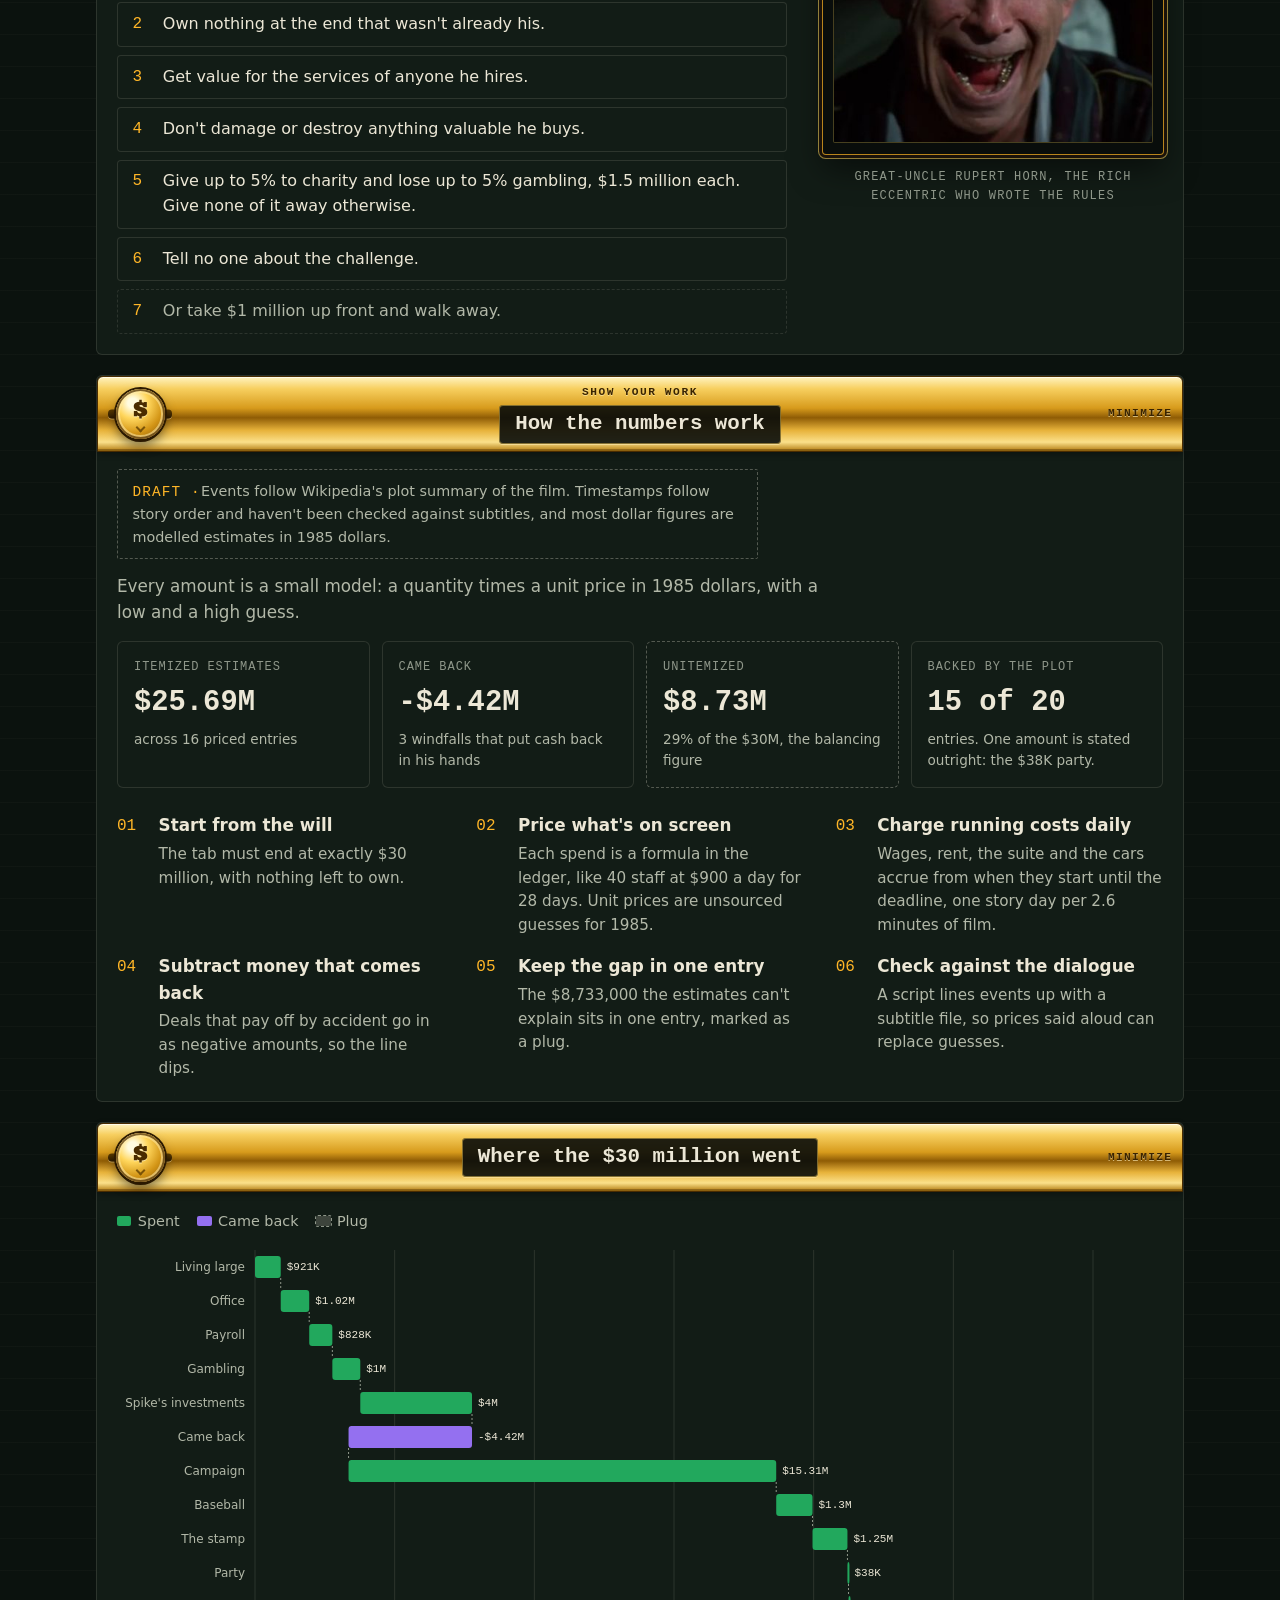
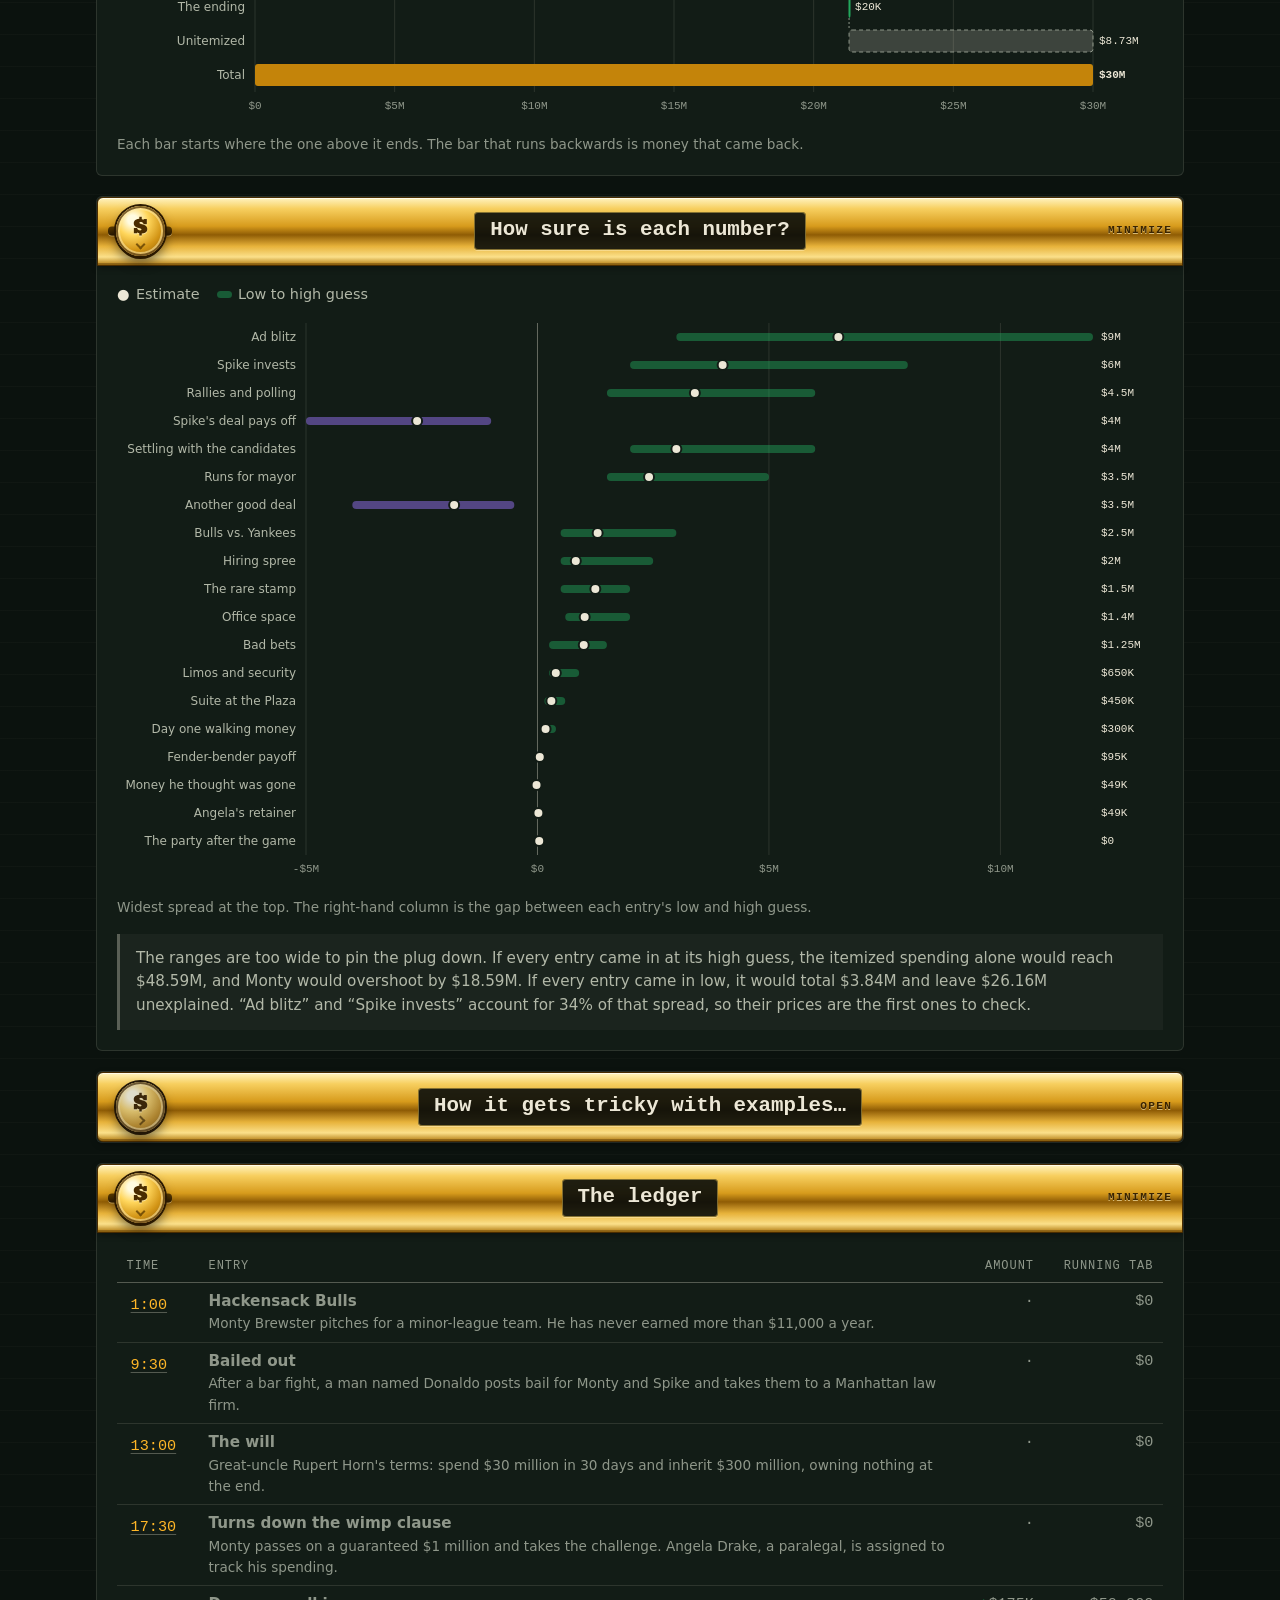
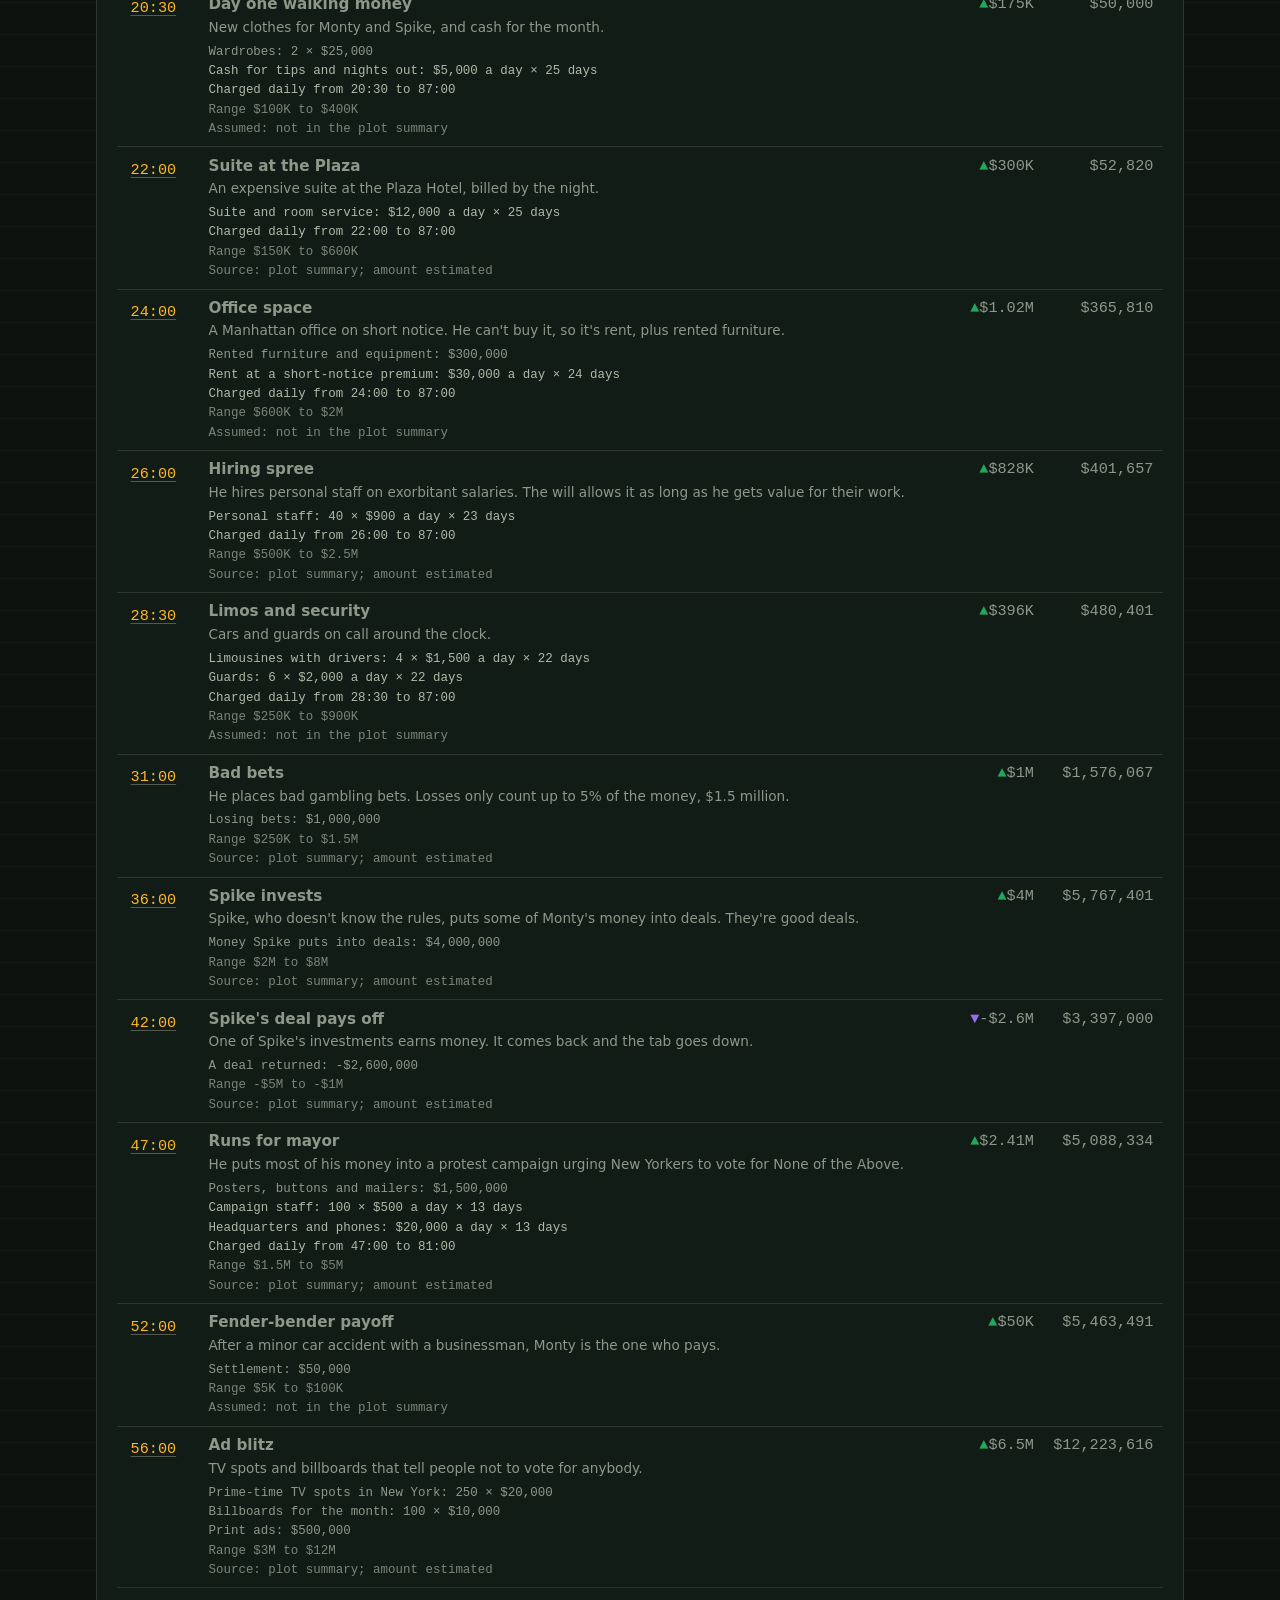
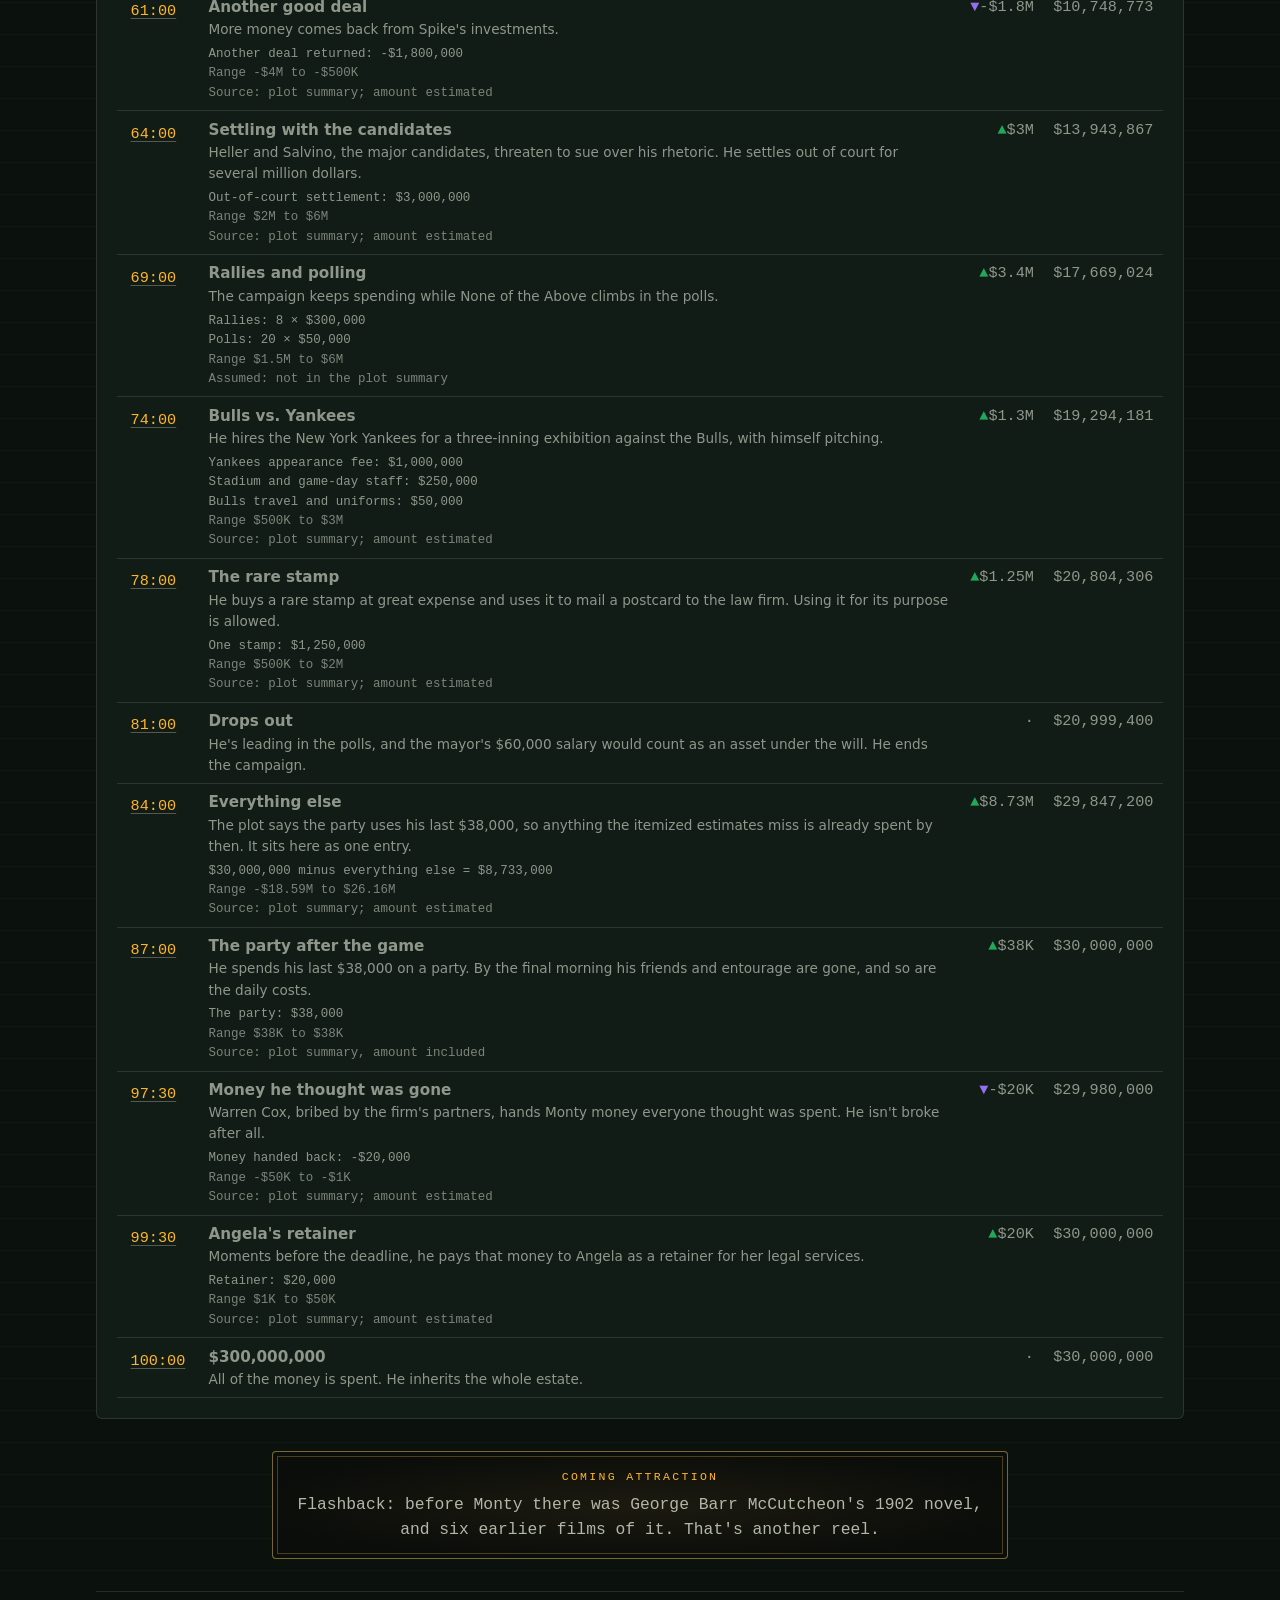
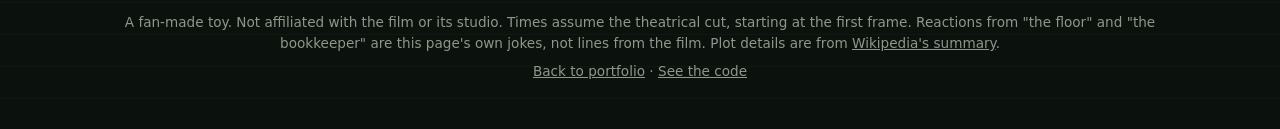
==== commit 07e990f6: "Brewster's Tab: drop the label halo and break grid lines around stacked labels on phones Co-Authored" ====
--- a/site/brewster/index.html
+++ b/site/brewster/index.html
@@ -13,9 +13,9 @@
   <meta property="og:url" content="https://djaykurtz.github.io/brewster/">
   <link rel="canonical" href="https://djaykurtz.github.io/brewster/">
   <link rel="icon" href="./mark.svg" type="image/svg+xml">
-  <link rel="stylesheet" href="./styles.css?v=20261116j">
+  <link rel="stylesheet" href="./styles.css?v=20261116k">
   <title>Brewster's Tab</title>
-  <script type="module" src="./js/app.js?v=20261116j"></script>
+  <script type="module" src="./js/app.js?v=20261116k"></script>
 </head>
 <body>
   <header class="topbar">
--- a/site/brewster/styles.css
+++ b/site/brewster/styles.css
@@ -250,7 +250,7 @@
 .swatch-range { background: rgba(34, 168, 93, .45); height: .45rem; border-radius: 4px; }
 .key-dot { color: var(--ink); }
 
-.row-label { fill: var(--ink-soft); font-size: 12px; paint-order: stroke; stroke: var(--panel); stroke-width: 4px; stroke-linejoin: round; }
+.row-label { fill: var(--ink-soft); font-size: 12px; }
 .row-value { fill: var(--ink); font-family: var(--mono); font-size: 11px; }
 .row-total { font-weight: 700; }
 .hit { fill: transparent; }
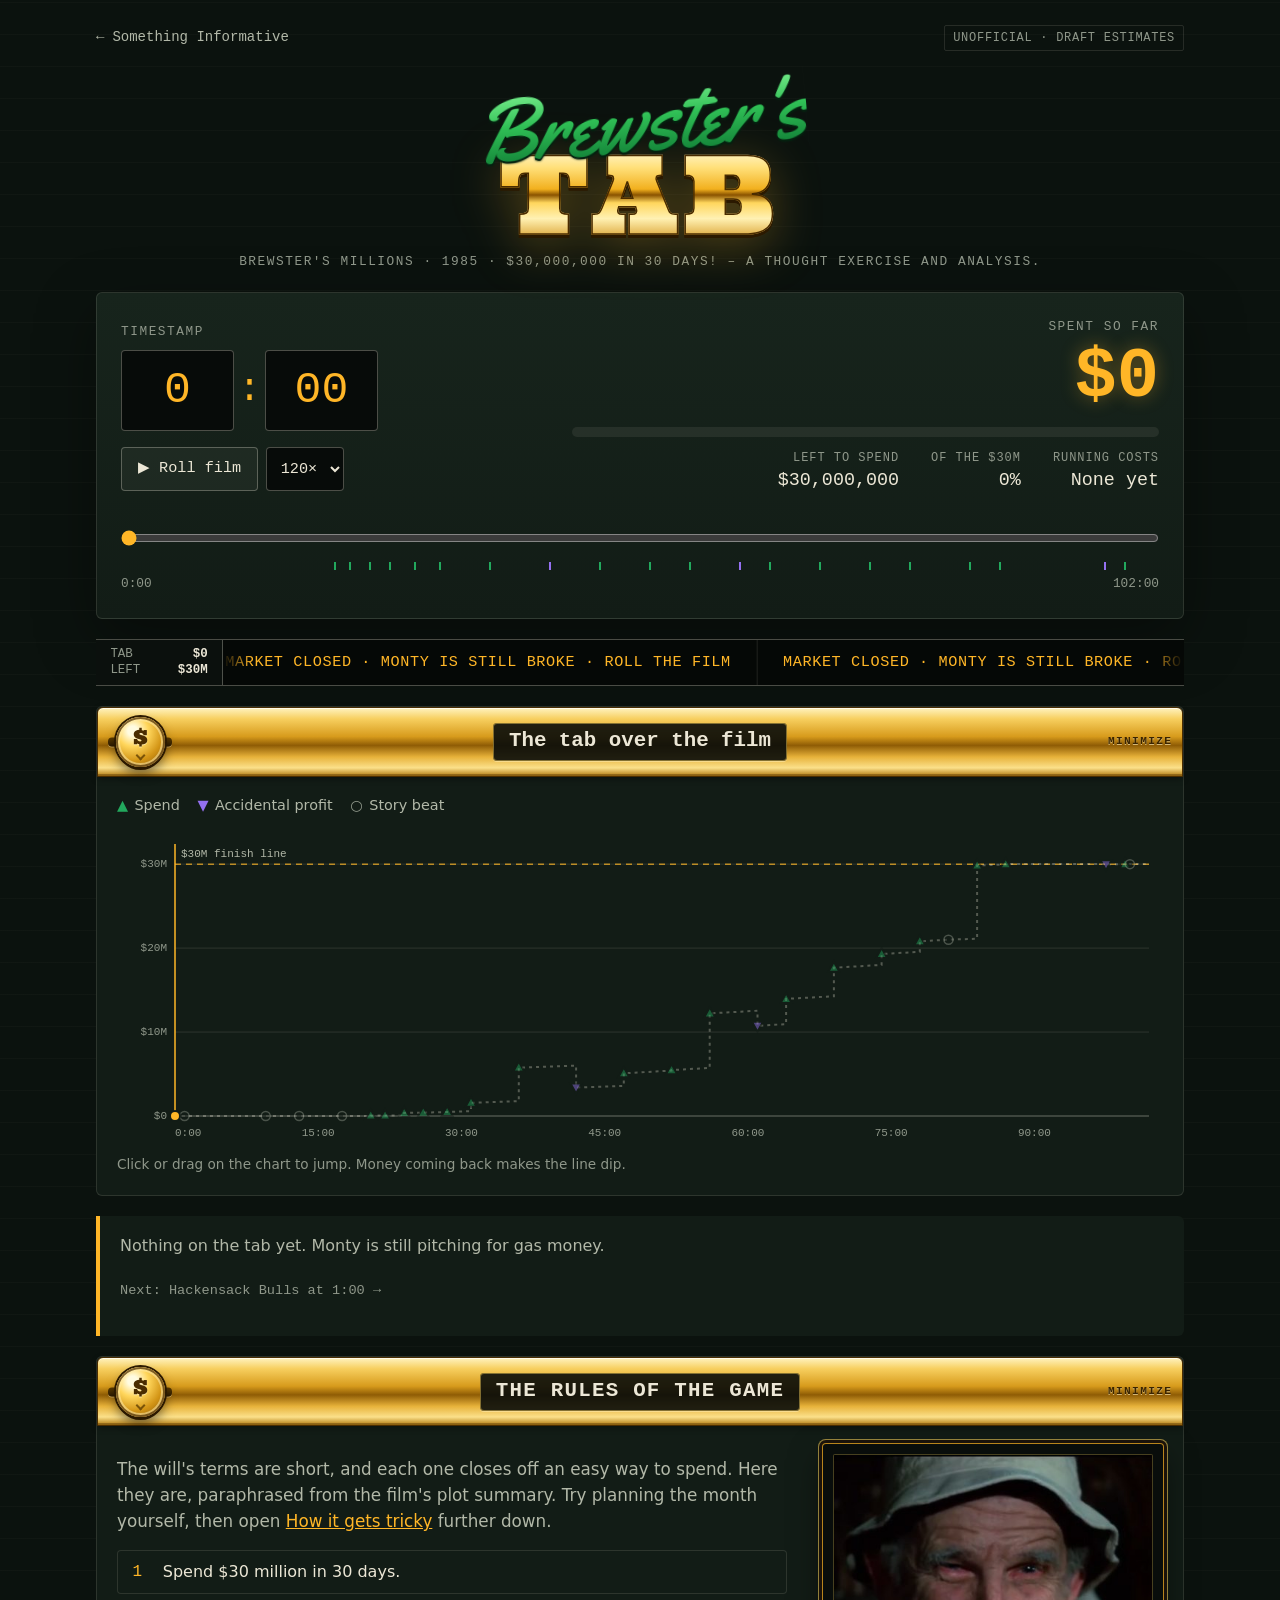
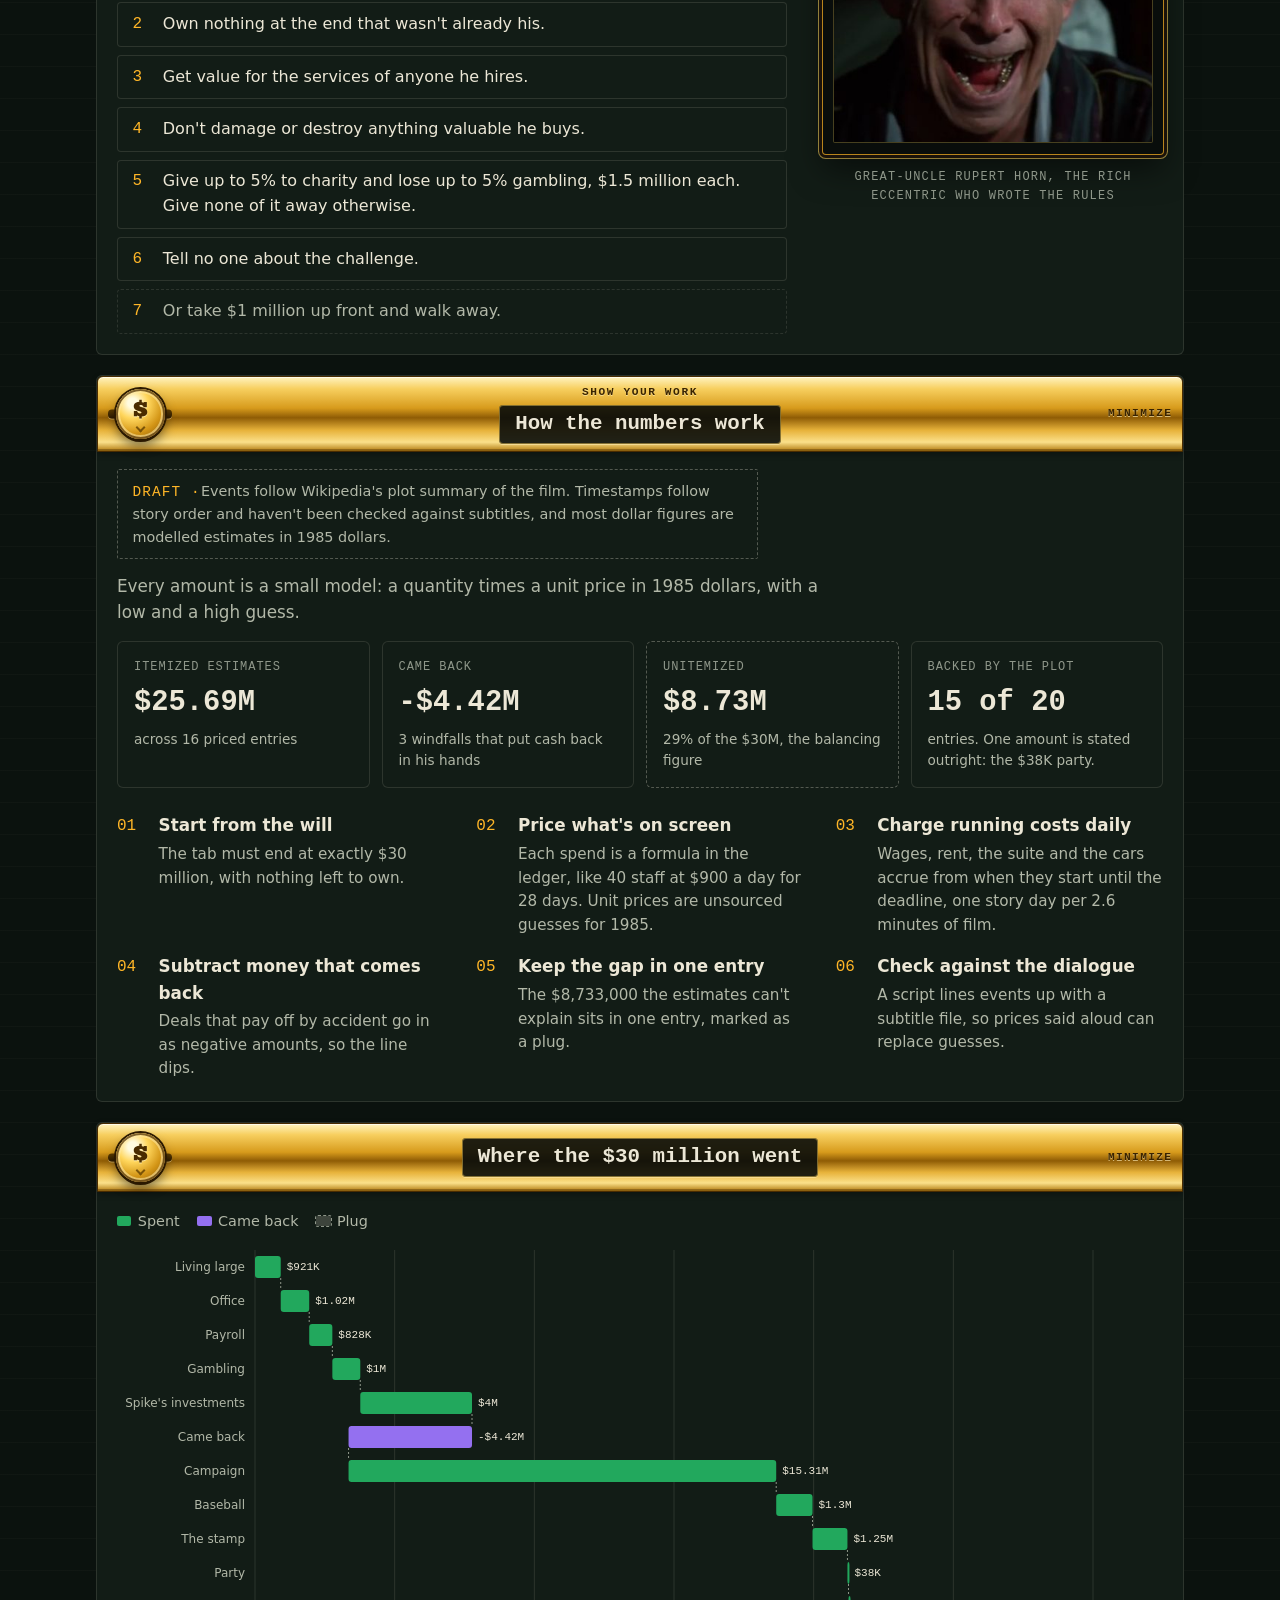
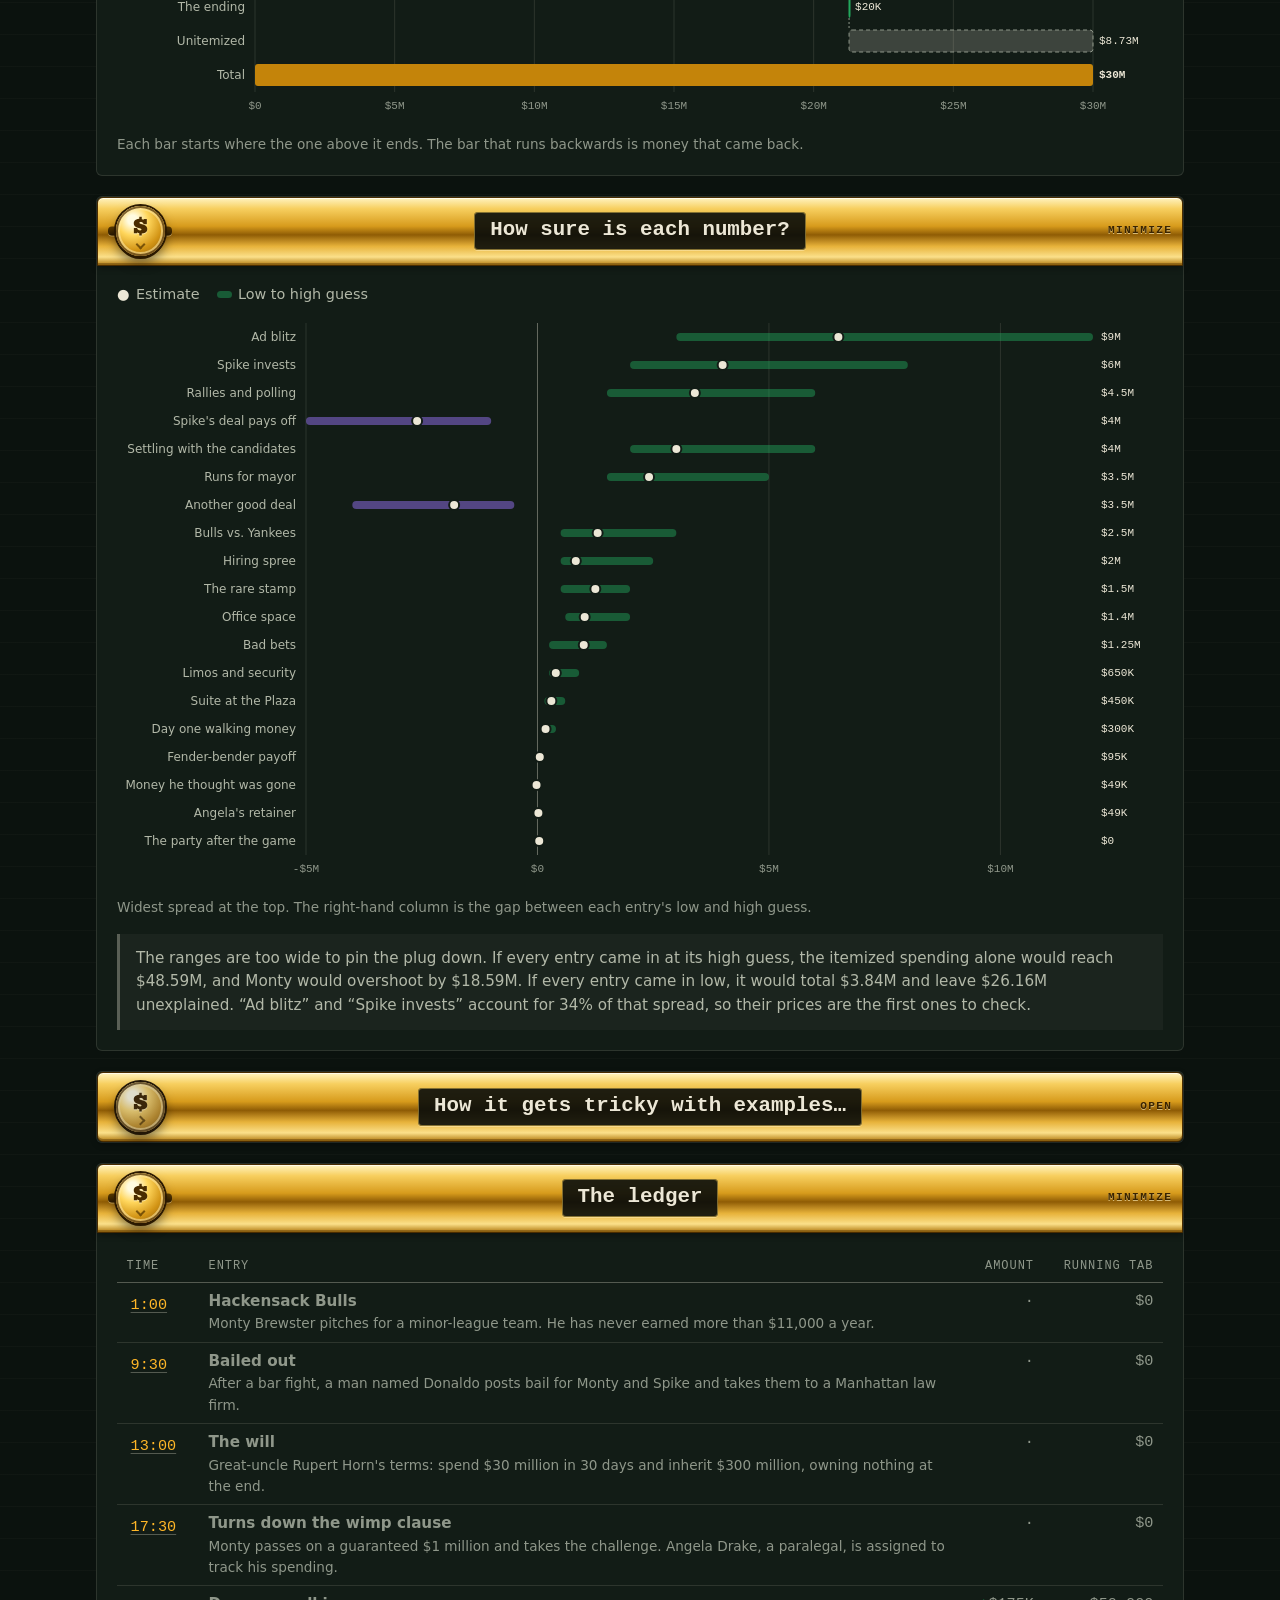
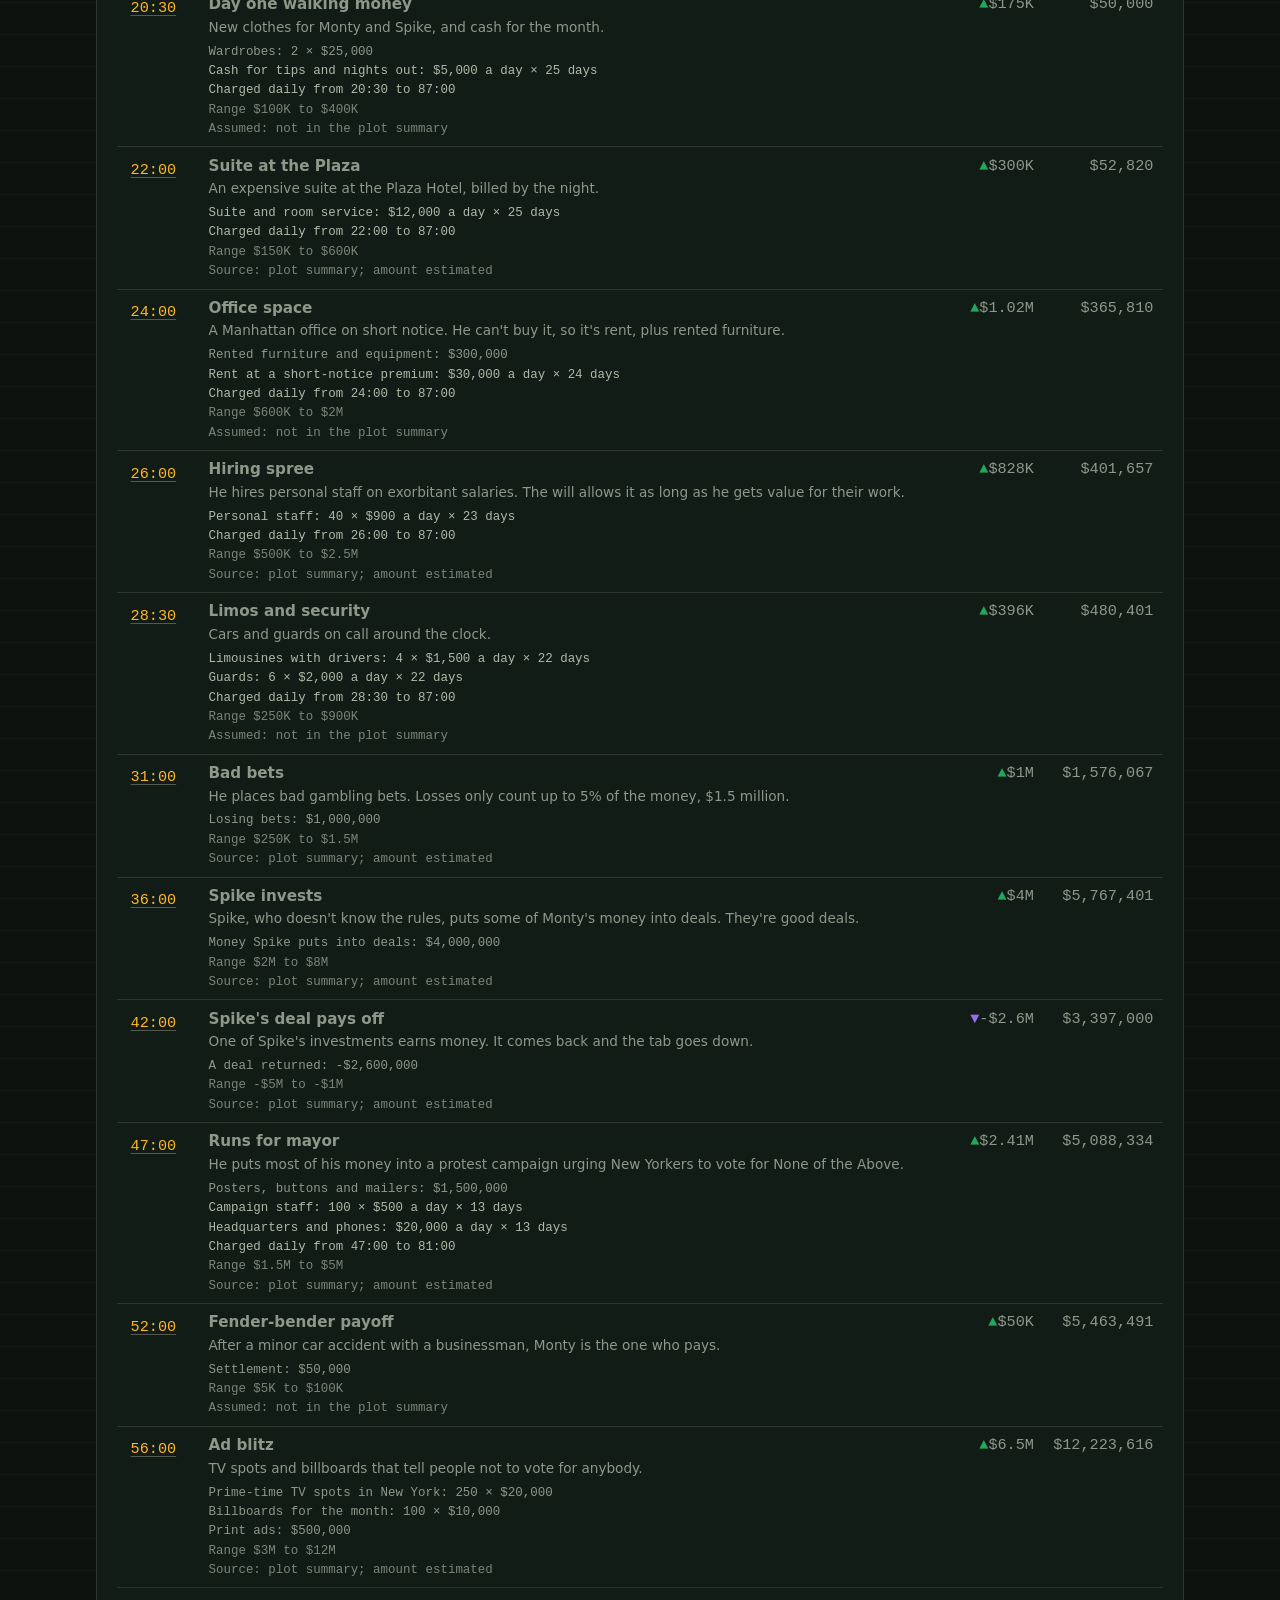
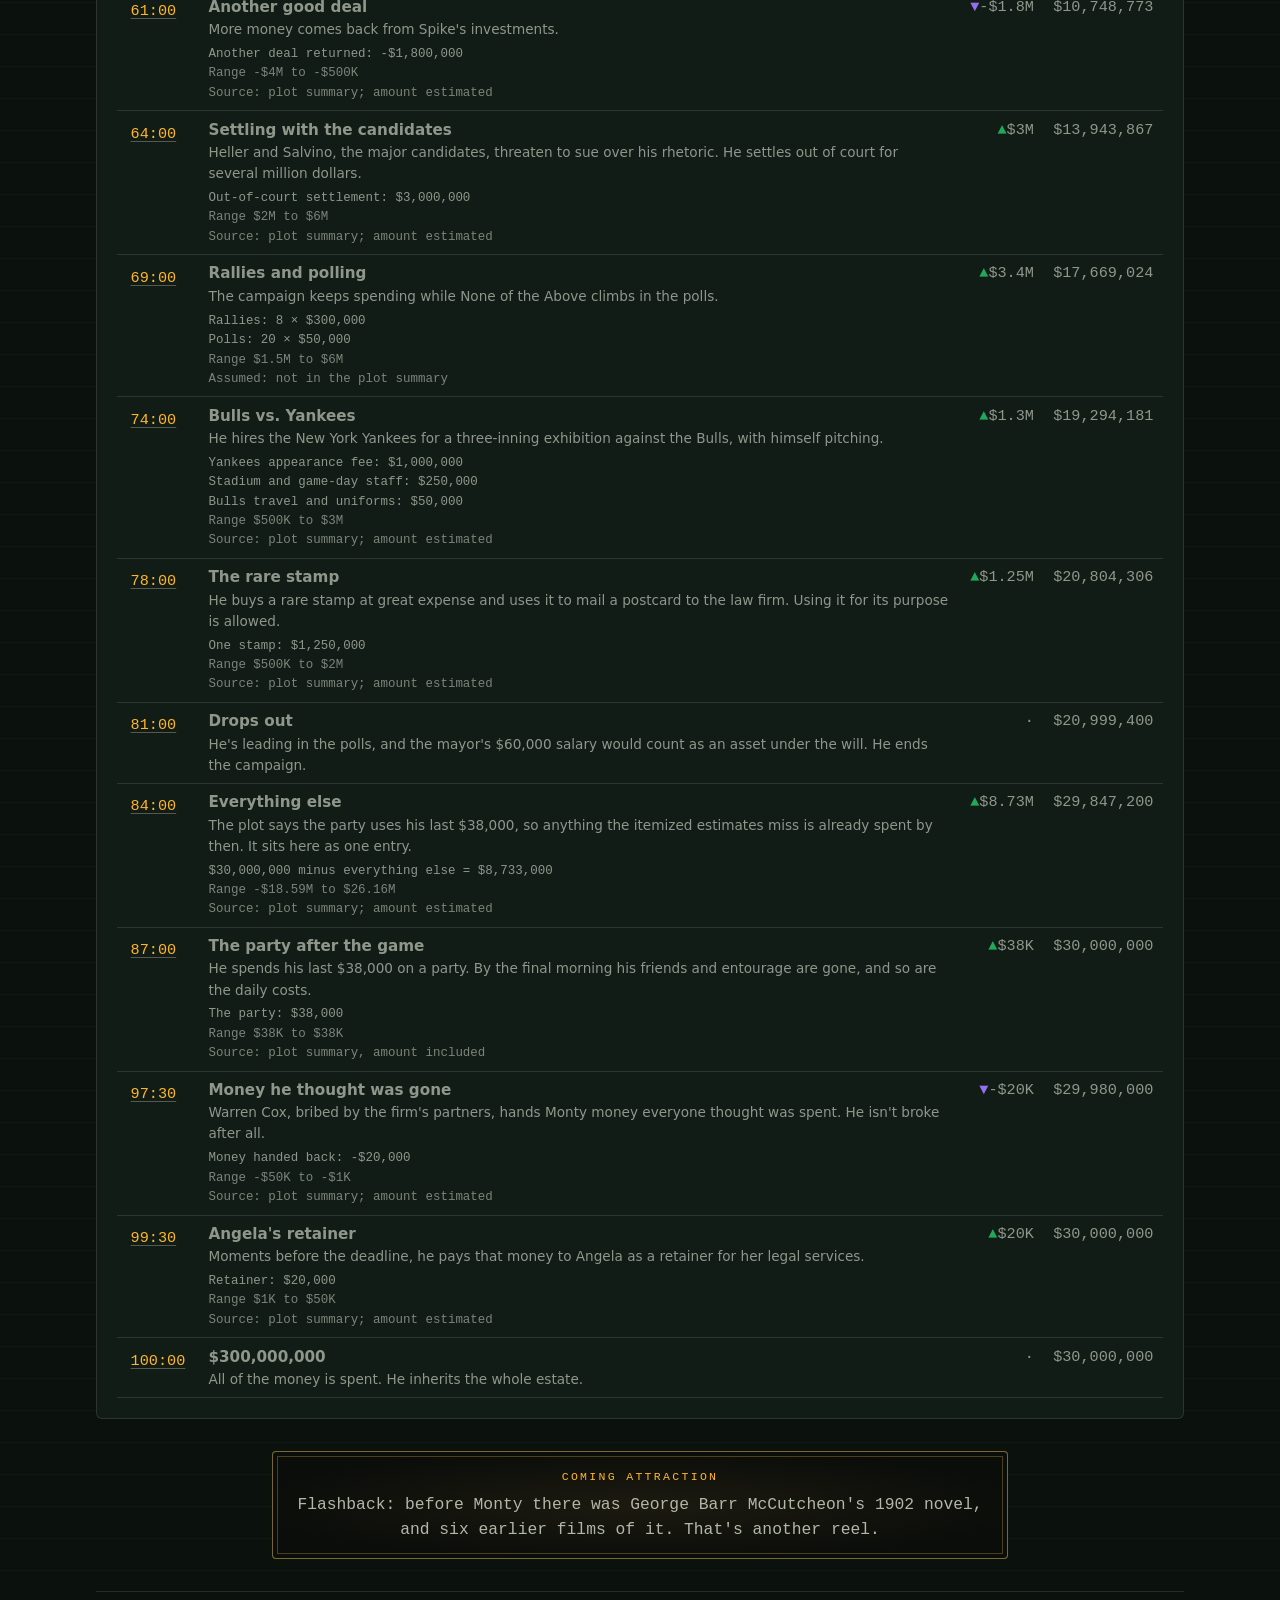
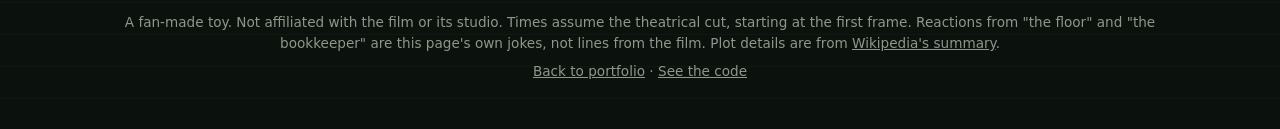
==== commit ac25f03e: "Ask Dark Reader to leave the already-dark pages alone Co-Authored-By: Claude Opus 5.5 <noreply@anthr" ====
--- a/site/brewster/index.html
+++ b/site/brewster/index.html
@@ -5,6 +5,7 @@
   <meta name="viewport" content="width=device-width, initial-scale=1">
   <meta name="description" content="Pick a timestamp in Brewster's Millions (1985) and see how much of the $30 million Monty Brewster has spent so far.">
   <meta name="color-scheme" content="dark">
+  <meta name="darkreader-lock">
   <meta name="theme-color" content="#0b120e">
   <meta http-equiv="Content-Security-Policy" content="default-src 'none'; script-src 'self'; style-src 'self'; img-src 'self'; font-src 'self'; connect-src 'self'; base-uri 'none'; form-action 'none'">
   <meta property="og:type" content="website">
